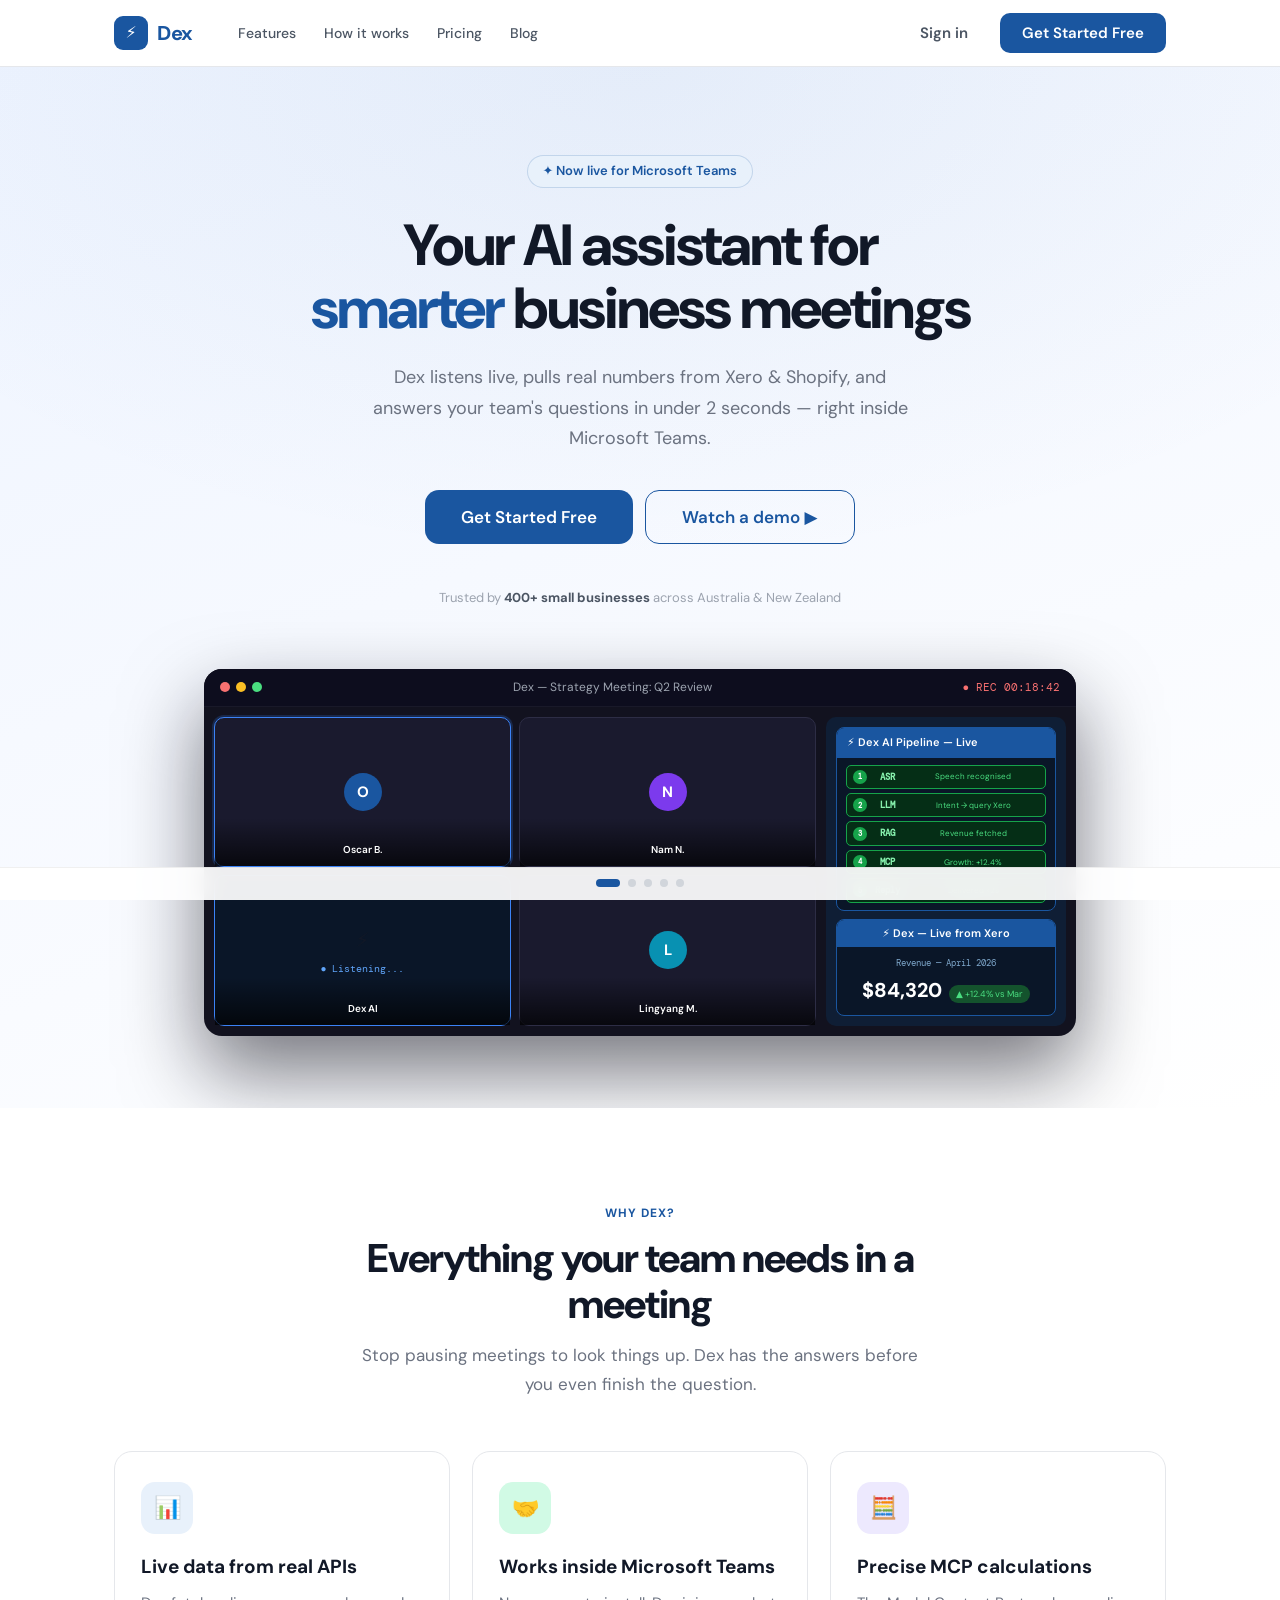
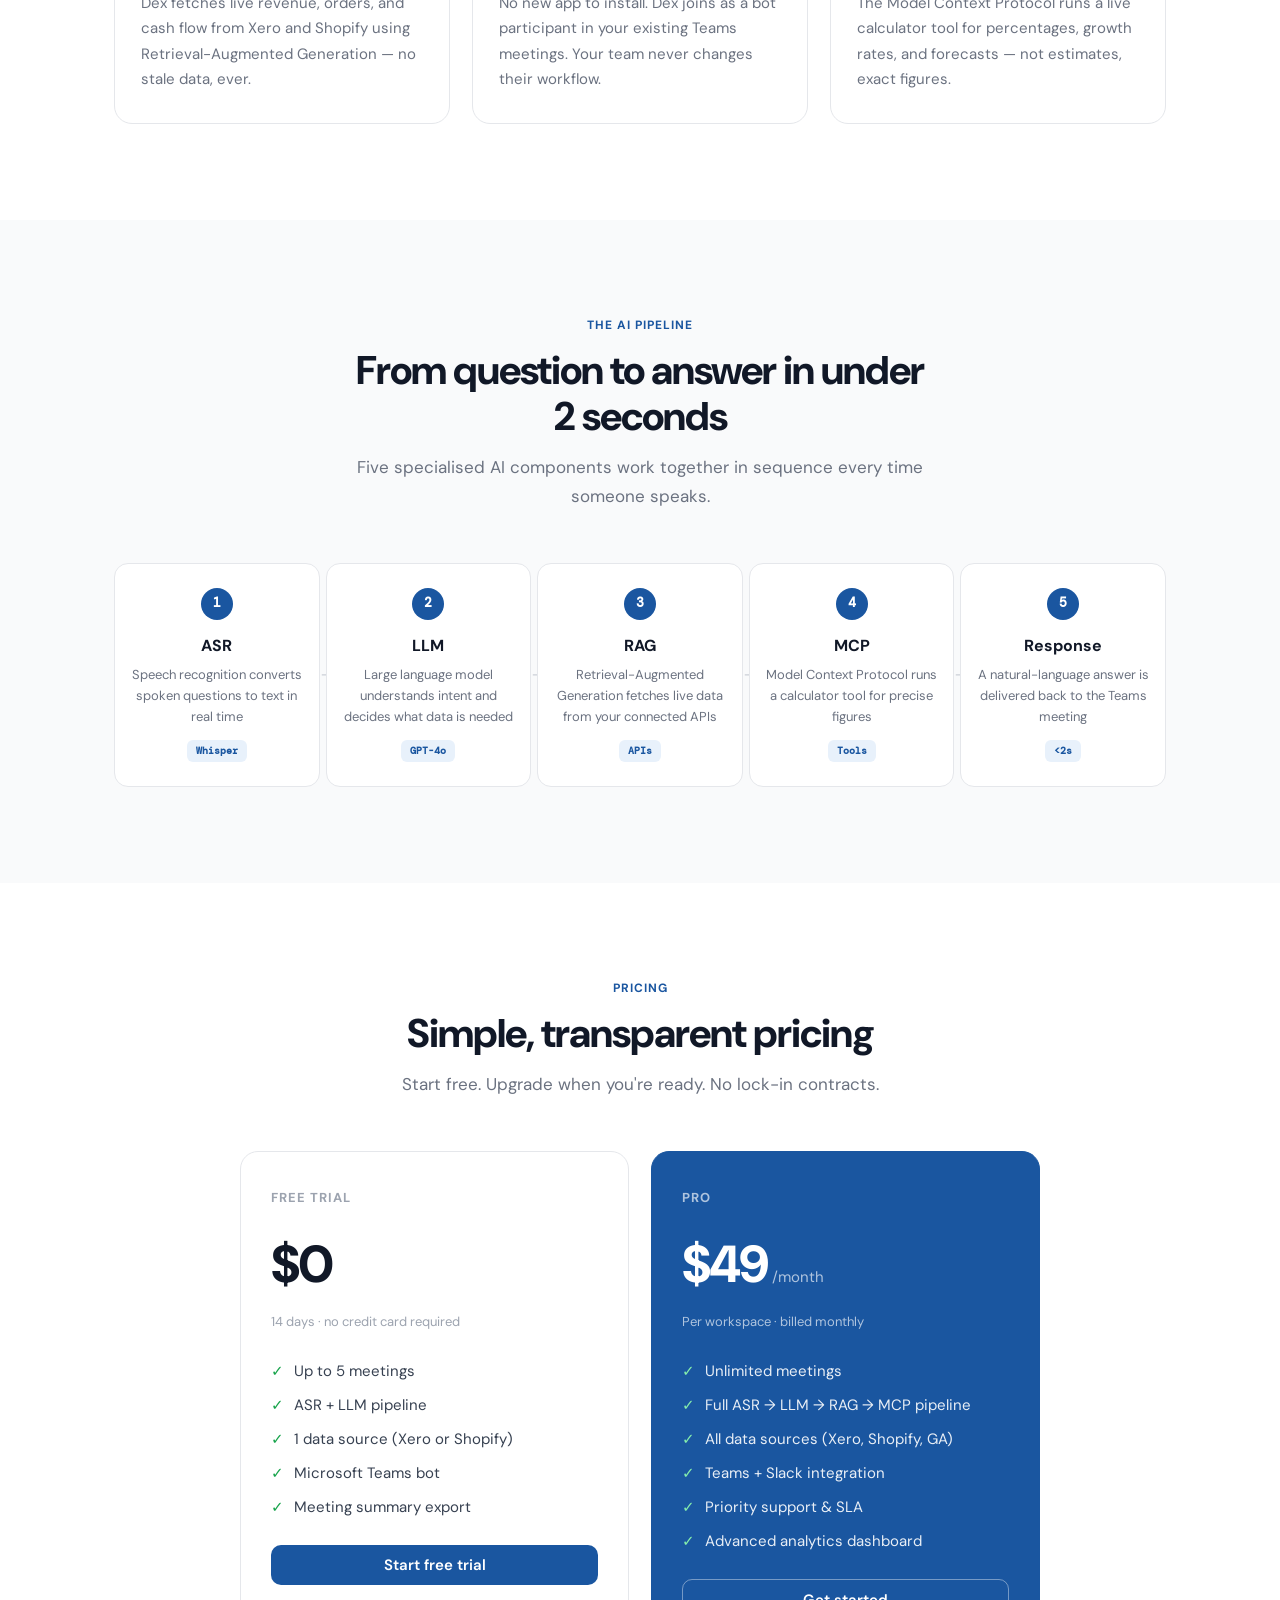
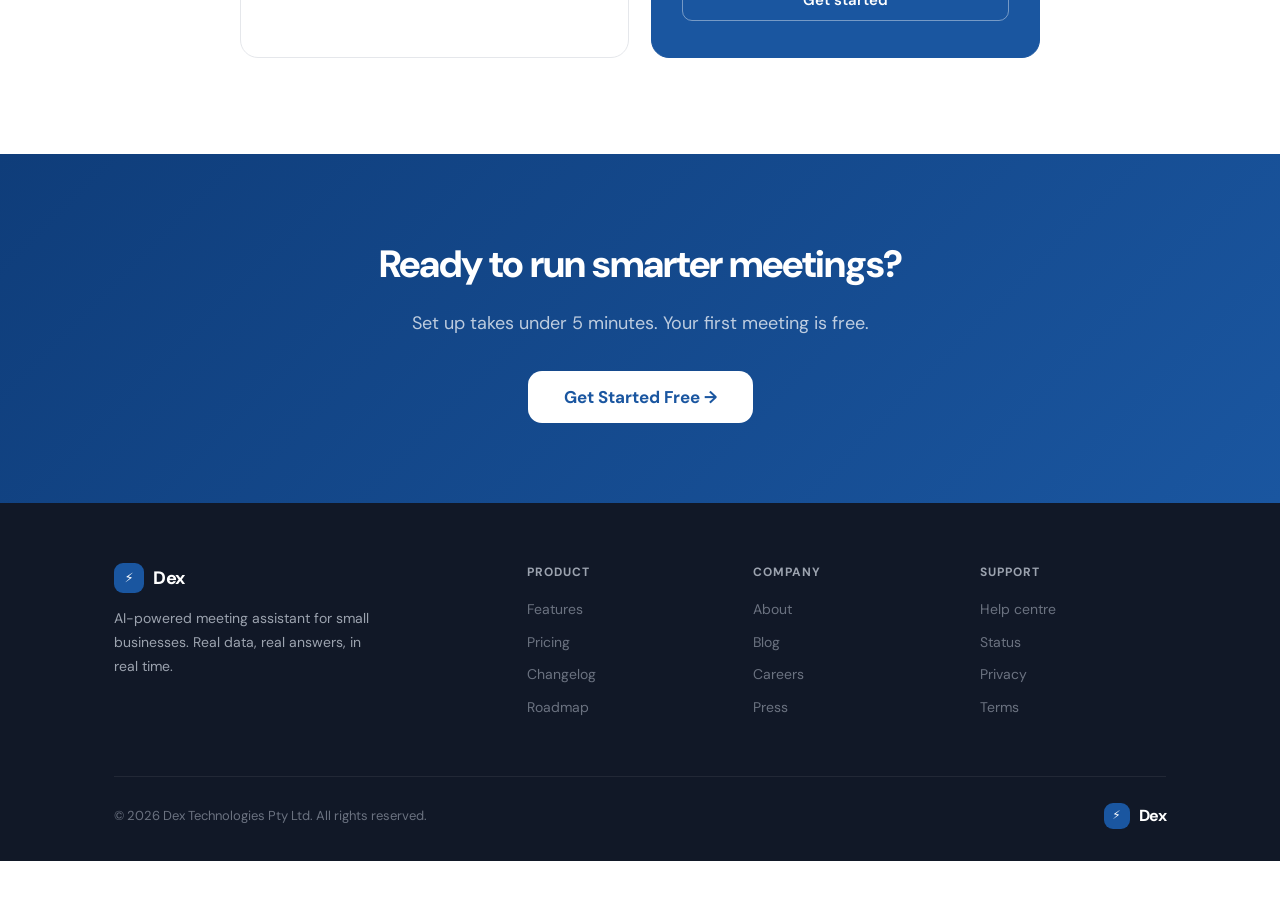
==== dex-app.html @ 09a97e85 "add one more html file" ====
<!DOCTYPE html>
<html lang="en">
<head>
<meta charset="UTF-8"/>
<meta name="viewport" content="width=device-width, initial-scale=1.0"/>
<title>Dex — AI Meeting Assistant</title>
<link href="https://fonts.googleapis.com/css2?family=DM+Sans:ital,opsz,wght@0,9..40,400;0,9..40,500;0,9..40,600;0,9..40,700;0,9..40,800;1,9..40,400&family=DM+Mono:wght@400;500&display=swap" rel="stylesheet"/>
<style>
/* ── Reset ── */
*,*::before,*::after{box-sizing:border-box;margin:0;padding:0}
html{scroll-behavior:smooth}
body{font-family:"DM Sans",system-ui,sans-serif;background:#fff;color:#111827;font-size:15px;line-height:1.6;overflow-x:hidden}
a{text-decoration:none}
button{font-family:inherit;cursor:pointer}
ul{list-style:none}
img{display:block}

/* ── Variables ── */
:root{
  --blue:#1a56a0;--blue-dk:#0f3d7a;--blue-lt:#e8f1fb;
  --green:#16a34a;--green-lt:#d1fae5;
  --g50:#f9fafb;--g100:#f3f4f6;--g200:#e5e7eb;--g300:#d1d5db;
  --g400:#9ca3af;--g500:#6b7280;--g600:#4b5563;--g700:#374151;--g800:#1f2937;--g900:#111827;
  --dark:#1e1e2e;--dark-mid:#2d2d45;--dark-deep:#12121f;
  --mono:"DM Mono",monospace;
  --r:10px;--r-lg:14px;--r-xl:18px;
  --sh:0 1px 3px rgba(0,0,0,.07),0 4px 12px rgba(0,0,0,.05);
  --sh-md:0 4px 16px rgba(0,0,0,.09),0 8px 32px rgba(0,0,0,.07);
  --sh-lg:0 12px 48px rgba(0,0,0,.18);
}

/* ── Page transitions ── */
.page{display:none;min-height:100vh;padding-bottom:52px;animation:none}
.page.active{display:block;animation:pgIn .38s cubic-bezier(.16,1,.3,1)}
@keyframes pgIn{from{opacity:0;transform:translateY(10px)}to{opacity:1;transform:none}}
#p4.page{padding-bottom:0;min-height:unset}

/* ── Nav dots (fixed) ── */
#ndbar{
  position:fixed;bottom:0;left:0;right:0;z-index:300;
  display:flex;justify-content:center;align-items:center;gap:8px;
  padding:11px 0 13px;
  background:rgba(255,255,255,.93);backdrop-filter:blur(10px);
  border-top:1px solid rgba(0,0,0,.06);
  transition:background .3s,border-color .3s;
}
#ndbar.dark{background:rgba(18,18,31,.95);border-top-color:rgba(255,255,255,.07)}
.nd{width:8px;height:8px;border-radius:50%;background:var(--g300);border:none;cursor:pointer;transition:all .28s;padding:0}
.nd.on{width:24px;border-radius:4px;background:var(--blue)}
#ndbar.dark .nd{background:#3d3d55}
#ndbar.dark .nd.on{background:#3b82f6}

/* ── Shared buttons ── */
.btn{display:inline-flex;align-items:center;justify-content:center;gap:7px;font-weight:600;border:none;border-radius:var(--r);cursor:pointer;transition:all .2s;white-space:nowrap;font-family:inherit}
.btn-primary{background:var(--blue);color:#fff}
.btn-primary:hover{background:var(--blue-dk);transform:translateY(-1px);box-shadow:0 4px 18px rgba(26,86,160,.35)}
.btn-outline{background:transparent;color:var(--blue);border:1.5px solid var(--blue)}
.btn-outline:hover{background:var(--blue-lt)}
.btn-ghost{background:transparent;color:var(--g600);border-radius:var(--r)}
.btn-ghost:hover{background:var(--g100);color:var(--g900)}
.btn-sm{font-size:13px;padding:7px 16px}
.btn-md{font-size:15px;padding:10px 22px}
.btn-lg{font-size:16px;padding:13px 28px;border-radius:var(--r-lg)}
.btn-xl{font-size:17px;padding:15px 36px;border-radius:var(--r-lg)}
.btn-full{width:100%;justify-content:center}
.btn-white{background:#fff;color:var(--blue);font-weight:700;border:none;border-radius:var(--r-lg);cursor:pointer;transition:all .2s;font-family:inherit}
.btn-white:hover{background:var(--g100);transform:translateY(-1px)}

/* ── Shared input/field ── */
.inp{width:100%;height:44px;border:1.5px solid var(--g200);border-radius:var(--r);padding:0 14px;font-size:15px;font-family:inherit;background:var(--g50);color:var(--g900);outline:none;transition:all .2s}
.inp:focus{border-color:var(--blue);background:#fff;box-shadow:0 0 0 3px rgba(26,86,160,.1)}
.fld{margin-bottom:14px}
.fld label{display:block;font-size:12px;font-weight:700;text-transform:uppercase;letter-spacing:.6px;color:var(--g500);margin-bottom:6px}

/* ── Logo ── */
.logo{display:flex;align-items:center;gap:9px}
.logo-mark{width:34px;height:34px;background:var(--blue);border-radius:9px;display:flex;align-items:center;justify-content:center;color:#fff;font-size:16px;flex-shrink:0}
.logo-name{font-size:20px;font-weight:800;color:var(--blue);letter-spacing:-.5px}
.logo-name.w{color:#fff}

/* ═══════════════════════════════════════════════
   PAGE 1 — LANDING
═══════════════════════════════════════════════ */

/* LP nav */
.lp-nav{position:sticky;top:0;z-index:100;background:rgba(255,255,255,.96);backdrop-filter:blur(10px);border-bottom:1px solid var(--g200)}
.lp-nav-inner{max-width:1100px;margin:0 auto;padding:13px 24px;display:flex;align-items:center;gap:32px}
.lp-links{display:flex;gap:2px;flex:1}
.lp-links a{color:var(--g600);font-size:14px;font-weight:500;padding:7px 13px;border-radius:var(--r);transition:all .2s}
.lp-links a:hover{color:var(--g900);background:var(--g100)}
.lp-actions{display:flex;align-items:center;gap:10px}

/* Hero */
.hero{background:linear-gradient(160deg,#eef4ff 0%,#f6f9ff 45%,#fff 100%);padding:88px 0 72px;text-align:center;overflow:hidden;position:relative}
.hero::before{content:'';position:absolute;inset:0;background:radial-gradient(ellipse 900px 500px at 50% 0%,rgba(26,86,160,.06),transparent);pointer-events:none}
.hero-inner{position:relative;max-width:760px;margin:0 auto;padding:0 24px}
.hero-badge{display:inline-flex;align-items:center;gap:7px;background:var(--blue-lt);color:var(--blue);border:1px solid rgba(26,86,160,.18);border-radius:100px;font-size:13px;font-weight:600;padding:5px 15px;margin-bottom:26px}
.hero-h1{font-size:58px;font-weight:800;color:var(--g900);line-height:1.09;letter-spacing:-2px;margin-bottom:22px}
.hero-h1 em{font-style:normal;color:var(--blue)}
.hero-sub{font-size:18px;color:var(--g500);line-height:1.7;max-width:560px;margin:0 auto 36px}
.hero-cta{display:flex;gap:12px;justify-content:center;flex-wrap:wrap;margin-bottom:44px}
.hero-proof{color:var(--g400);font-size:13px}
.hero-proof strong{color:var(--g600)}

/* App preview card */
.preview-wrap{max-width:920px;margin:60px auto 0;padding:0 24px;position:relative}
.preview-wrap::before{content:'';position:absolute;top:20px;left:50%;transform:translateX(-50%);width:80%;height:60%;background:radial-gradient(ellipse,rgba(26,86,160,.12),transparent 70%);filter:blur(30px);pointer-events:none}
.preview-card{position:relative;background:var(--dark-deep);border-radius:18px;overflow:hidden;box-shadow:0 36px 80px rgba(10,10,20,.55),0 0 0 1px rgba(255,255,255,.06)}
.preview-chrome{background:#0d0d1e;padding:9px 16px;display:flex;align-items:center;justify-content:space-between;border-bottom:1px solid rgba(255,255,255,.05)}
.chrome-dots{display:flex;gap:6px}
.chrome-dots span{width:10px;height:10px;border-radius:50%}
.preview-bar-title{color:#9ca3af;font-size:12px}
.preview-rec{color:#f87171;font-size:11px;font-family:var(--mono);animation:blink 2s infinite}
.preview-body{display:grid;grid-template-columns:1fr 240px;gap:10px;padding:10px}
.pvtiles{display:grid;grid-template-columns:1fr 1fr;grid-template-rows:1fr 1fr;gap:8px}
.pvt{background:#1a1a2e;border-radius:10px;border:1.5px solid #2d2d45;min-height:90px;display:flex;align-items:center;justify-content:center;position:relative;flex-direction:column;gap:5px}
.pvt.spk{border-color:#3b82f6;box-shadow:0 0 0 2px rgba(59,130,246,.2)}
.pvt.dxt{background:#0a1628;border-color:#3b82f6;animation:tileGlow 2s ease-in-out infinite}
.pvt-av{width:38px;height:38px;border-radius:50%;display:flex;align-items:center;justify-content:center;font-size:15px;font-weight:700;color:#fff}
.av-bl{background:var(--blue)}.av-pu{background:#7c3aed}.av-te{background:#0891b2}.av-or{background:#ea580c}
.pvt-ft{position:absolute;bottom:0;left:0;right:0;padding:18px 9px 6px;background:linear-gradient(transparent,rgba(0,0,0,.7))}
.pvt-ft span{color:#fff;font-size:10px;font-weight:600}
.pvt-dex-bolt{font-size:20px}
.pvt-dex-st{color:#60a5fa;font-size:10px;font-family:var(--mono)}

.pv-panel{background:#0f1e35;border-radius:10px;padding:10px;display:flex;flex-direction:column;gap:8px}
.pv-pipe{background:#0a1628;border:1px solid var(--blue);border-radius:8px;overflow:hidden}
.pv-pipe-hdr{background:var(--blue);padding:6px 10px;color:#fff;font-size:11px;font-weight:600;display:flex;align-items:center;gap:6px}
.pv-steps{padding:7px 9px;display:flex;flex-direction:column;gap:4px}
.pvps{display:flex;align-items:center;gap:7px;padding:4px 6px;border-radius:5px;background:#0f1e35;border:1px solid #1a3050;font-size:9px}
.pvps.d{background:#052e16;border-color:#16a34a}
.pvps-n{width:14px;height:14px;border-radius:50%;background:#16a34a;display:flex;align-items:center;justify-content:center;font-size:7px;font-weight:700;color:#fff;font-family:var(--mono);flex-shrink:0}
.pvps-l{color:#86efac;font-weight:600;font-family:var(--mono);min-width:26px}
.pvps-d{color:#4ade80;font-size:8px;flex:1}
.pv-resp{background:#0a1628;border:1.5px solid var(--blue);border-radius:8px;overflow:hidden}
.pv-resp-hdr{background:var(--blue);padding:5px 10px;color:#fff;font-size:11px;font-weight:600}
.pv-resp-body{padding:9px 11px}
.pv-metric{color:#7fa8cc;font-size:9px;font-family:var(--mono);margin-bottom:3px}
.pv-num{font-size:20px;font-weight:800;color:#fff}
.pv-gr{display:inline-flex;align-items:center;background:#14532d;color:#4ade80;font-size:9px;padding:2px 7px;border-radius:20px;margin-left:7px}

/* Features */
.features-sec{padding:96px 0;background:#fff}
.sec-wrap{max-width:1100px;margin:0 auto;padding:0 24px}
.sec-hdr{text-align:center;max-width:580px;margin:0 auto 52px}
.sec-eye{font-size:12px;font-weight:700;text-transform:uppercase;letter-spacing:1px;color:var(--blue);margin-bottom:12px}
.sec-h2{font-size:40px;font-weight:800;color:var(--g900);letter-spacing:-1px;line-height:1.15;margin-bottom:14px}
.sec-sub{font-size:17px;color:var(--g500);line-height:1.7}
.feat-grid{display:grid;grid-template-columns:repeat(3,1fr);gap:22px}
.feat-card{padding:30px 26px;border:1px solid var(--g200);border-radius:var(--r-xl);transition:all .25s}
.feat-card:hover{transform:translateY(-4px);box-shadow:var(--sh-md);border-color:transparent}
.feat-icon{width:52px;height:52px;border-radius:14px;display:flex;align-items:center;justify-content:center;font-size:22px;margin-bottom:18px}
.fi-blue{background:var(--blue-lt)}.fi-green{background:var(--green-lt)}.fi-purple{background:#ede9fe}
.feat-h3{font-size:19px;font-weight:700;color:var(--g900);margin-bottom:9px}
.feat-p{font-size:15px;color:var(--g500);line-height:1.7}

/* How it works */
.hiw-sec{padding:96px 0;background:var(--g50)}
.hiw-flow{display:grid;grid-template-columns:repeat(5,1fr);gap:6px;align-items:start;margin-top:48px}
.hiw-card{background:#fff;border:1px solid var(--g200);border-radius:var(--r-lg);padding:24px 16px;text-align:center;position:relative;transition:all .25s}
.hiw-card:hover{transform:translateY(-3px);box-shadow:var(--sh-md)}
.hiw-card::after{content:'→';position:absolute;right:-16px;top:50%;transform:translateY(-50%);color:var(--g300);font-size:18px}
.hiw-card:last-child::after{display:none}
.hiw-n{width:32px;height:32px;border-radius:50%;background:var(--blue);color:#fff;display:flex;align-items:center;justify-content:center;font-size:13px;font-weight:700;margin:0 auto 13px;font-family:var(--mono)}
.hiw-title{font-size:16px;font-weight:700;color:var(--g900);margin-bottom:7px}
.hiw-desc{font-size:13px;color:var(--g500);line-height:1.6;margin-bottom:9px}
.hiw-tech{display:inline-flex;font-size:10px;padding:3px 9px;border-radius:6px;background:var(--blue-lt);color:var(--blue);font-family:var(--mono);font-weight:600}

/* Pricing */
.pricing-sec{padding:96px 0;background:#fff}
.pricing-grid{display:grid;grid-template-columns:1fr 1fr;gap:22px;max-width:800px;margin:48px auto 0}
.pc{border:1px solid var(--g200);border-radius:var(--r-xl);padding:36px 30px;transition:all .25s}
.pc:hover{transform:translateY(-3px);box-shadow:var(--sh-md)}
.pc.feat{background:var(--blue);border-color:var(--blue);color:#fff}
.pc-name{font-size:13px;font-weight:700;text-transform:uppercase;letter-spacing:1px;color:var(--g400);margin-bottom:14px}
.pc.feat .pc-name{color:rgba(255,255,255,.65)}
.pc-price{display:flex;align-items:baseline;gap:4px;margin-bottom:6px}
.pc-amount{font-size:52px;font-weight:800;color:var(--g900);letter-spacing:-2px}
.pc.feat .pc-amount{color:#fff}
.pc-period{font-size:15px;color:var(--g400)}
.pc.feat .pc-period{color:rgba(255,255,255,.65)}
.pc-trial{font-size:13px;color:var(--g400);margin-bottom:26px}
.pc.feat .pc-trial{color:rgba(255,255,255,.65)}
.pc-feats{margin-bottom:26px;display:flex;flex-direction:column;gap:10px}
.pc-feats li{display:flex;align-items:center;gap:10px;font-size:15px;color:var(--g700)}
.pc.feat .pc-feats li{color:rgba(255,255,255,.9)}
.pc-feats li::before{content:'✓';font-weight:700;color:var(--green);flex-shrink:0}
.pc.feat .pc-feats li::before{color:#86efac}
.pc.feat .btn-outline{border-color:rgba(255,255,255,.4);color:#fff}
.pc.feat .btn-outline:hover{background:rgba(255,255,255,.12)}

/* CTA strip */
.cta-strip{background:linear-gradient(135deg,var(--blue-dk) 0%,var(--blue) 100%);padding:80px 0;text-align:center}
.cta-h2{font-size:38px;font-weight:800;color:#fff;letter-spacing:-1px;margin-bottom:14px}
.cta-sub{font-size:18px;color:rgba(255,255,255,.72);margin-bottom:34px}

/* Footer */
.footer{background:var(--g900);padding:60px 0 32px}
.footer-inner{max-width:1100px;margin:0 auto;padding:0 24px}
.footer-top{display:grid;grid-template-columns:2fr 1fr 1fr 1fr;gap:40px;margin-bottom:48px}
.footer-brand p{font-size:14px;color:var(--g400);line-height:1.7;margin-top:14px;max-width:260px}
.footer-logo .logo-mark{width:30px;height:30px;font-size:13px}
.footer-logo .logo-name{color:#fff;font-size:18px}
.footer-col h4{font-size:12px;font-weight:700;text-transform:uppercase;letter-spacing:1px;color:var(--g400);margin-bottom:16px}
.footer-col a{display:block;color:var(--g500);font-size:14px;margin-bottom:10px;transition:color .2s}
.footer-col a:hover{color:#fff}
.footer-bottom{border-top:1px solid rgba(255,255,255,.07);padding-top:26px;display:flex;justify-content:space-between;align-items:center}
.footer-copy{font-size:13px;color:var(--g500)}

/* ═══════════════════════════════════════════════
   PAGE 2 — SIGN UP
═══════════════════════════════════════════════ */
.su-wrap{display:flex;min-height:100vh}
.su-left{width:42%;background:linear-gradient(145deg,var(--blue-dk) 0%,var(--blue) 100%);padding:60px 52px;display:flex;flex-direction:column;justify-content:center;position:relative;overflow:hidden}
.su-left::before{content:'';position:absolute;top:-30%;right:-20%;width:480px;height:480px;background:radial-gradient(circle,rgba(255,255,255,.07),transparent);border-radius:50%;pointer-events:none}
.su-tagline{font-size:33px;font-weight:800;color:#fff;line-height:1.25;letter-spacing:-.5px;margin-top:40px;margin-bottom:16px}
.su-sub{font-size:15px;color:rgba(255,255,255,.7);line-height:1.7;margin-bottom:34px}
.su-feat{display:flex;align-items:center;gap:11px;color:rgba(255,255,255,.8);font-size:14px;margin-bottom:11px}
.su-dot{width:6px;height:6px;border-radius:50%;background:#60a5fa;flex-shrink:0}
.su-right{flex:1;padding:60px 64px;background:#fff;display:flex;flex-direction:column;justify-content:center}
.su-title{font-size:30px;font-weight:800;color:var(--g900);letter-spacing:-.5px;margin-bottom:6px}
.su-desc{font-size:15px;color:var(--g500);margin-bottom:30px}
.form-row-2{display:grid;grid-template-columns:1fr 1fr;gap:14px}
.su-footer{text-align:center;font-size:14px;color:var(--g500);margin-top:18px}
.su-footer span{color:var(--blue);font-weight:600;cursor:pointer}

/* ═══════════════════════════════════════════════
   PAGE 3 — DASHBOARD
═══════════════════════════════════════════════ */
.db-page{display:flex;flex-direction:column;min-height:100vh;background:var(--g50)}
.db-nav{background:#fff;border-bottom:1px solid var(--g200);padding:0 24px;display:flex;align-items:center;height:60px;position:sticky;top:0;z-index:50;gap:0}
.db-nav-logo{margin-right:32px}
.db-nav-links{display:flex;gap:2px;flex:1}
.db-nl{display:flex;align-items:center;gap:7px;font-size:14px;font-weight:600;color:var(--g500);padding:8px 13px;border-radius:var(--r);cursor:pointer;transition:all .2s}
.db-nl:hover{color:var(--g900);background:var(--g100)}
.db-nl.on{color:var(--blue);background:var(--blue-lt)}
.db-nav-right{display:flex;align-items:center;gap:12px}
.db-notif{width:36px;height:36px;border-radius:var(--r);display:flex;align-items:center;justify-content:center;font-size:18px;cursor:pointer;color:var(--g400);transition:all .2s}
.db-notif:hover{background:var(--g100);color:var(--g700)}
.db-av{width:36px;height:36px;border-radius:50%;background:linear-gradient(135deg,var(--blue),var(--blue-dk));display:flex;align-items:center;justify-content:center;color:#fff;font-size:14px;font-weight:700;cursor:pointer}

.db-layout{display:flex;flex:1}
.db-sidebar{width:64px;background:#fff;border-right:1px solid var(--g200);display:flex;flex-direction:column;align-items:center;padding:18px 0;gap:5px}
.sb-ic{width:44px;height:44px;border-radius:var(--r);display:flex;align-items:center;justify-content:center;font-size:20px;cursor:pointer;color:var(--g400);transition:all .2s}
.sb-ic:hover{background:var(--g100);color:var(--g700)}
.sb-ic.on{background:var(--blue-lt);color:var(--blue)}

.db-main{flex:1;padding:32px 28px;overflow-y:auto}
.db-welcome{margin-bottom:26px}
.db-welcome h1{font-size:26px;font-weight:800;color:var(--g900);letter-spacing:-.5px}
.db-welcome p{font-size:15px;color:var(--g500);margin-top:4px}

.stat-cards{display:grid;grid-template-columns:repeat(3,1fr);gap:16px;margin-bottom:22px}
.sc{background:#fff;border:1px solid var(--g200);border-radius:var(--r-lg);padding:22px 22px 20px;box-shadow:var(--sh);position:relative;overflow:hidden}
.sc::before{content:'';position:absolute;top:0;left:0;right:0;height:3px;background:var(--blue);border-radius:2px 2px 0 0}
.sc-icon{position:absolute;top:20px;right:20px;font-size:26px;opacity:.2}
.sc-label{font-size:12px;font-weight:700;text-transform:uppercase;letter-spacing:.6px;color:var(--g500);margin-bottom:8px}
.sc-num{font-size:36px;font-weight:800;color:var(--g900);letter-spacing:-1px;line-height:1}
.sc-trend{font-size:13px;color:var(--green);font-weight:600;margin-top:6px}

.start-bar{background:linear-gradient(135deg,var(--blue-dk) 0%,var(--blue) 100%);border-radius:var(--r-xl);padding:26px 30px;display:flex;align-items:center;justify-content:space-between;margin-bottom:22px;box-shadow:0 8px 32px rgba(26,86,160,.28)}
.start-bar h3{font-size:19px;font-weight:700;color:#fff;margin-bottom:3px}
.start-bar p{font-size:14px;color:rgba(255,255,255,.7)}
.btn-wht{background:#fff;color:var(--blue);font-size:15px;font-weight:700;padding:11px 24px;border-radius:var(--r);border:none;cursor:pointer;transition:all .2s;font-family:inherit;white-space:nowrap}
.btn-wht:hover{background:var(--g100);transform:translateY(-1px)}

.db-grid{display:grid;grid-template-columns:1fr 300px;gap:18px}
.db-card{background:#fff;border:1px solid var(--g200);border-radius:var(--r-lg);padding:22px;box-shadow:var(--sh)}
.db-card-title{font-size:16px;font-weight:700;color:var(--g900);margin-bottom:16px}
.db-card-hdr{display:flex;justify-content:space-between;align-items:center;margin-bottom:16px}

.meetings-tbl{width:100%;border-collapse:collapse}
.meetings-tbl th{font-size:11px;font-weight:700;text-transform:uppercase;letter-spacing:.6px;color:var(--g400);padding:8px 12px;text-align:left;border-bottom:1px solid var(--g200)}
.meetings-tbl td{font-size:14px;color:var(--g700);padding:13px 12px;border-bottom:1px solid var(--g100);vertical-align:middle}
.meetings-tbl tr:last-child td{border-bottom:none}
.meetings-tbl tr:hover td{background:var(--g50)}
.mtg-name{font-weight:600;color:var(--g900)}
.mtg-date{font-size:13px;color:var(--g400)}
.mtg-qs{display:inline-flex;align-items:center;background:var(--blue-lt);color:var(--blue);font-size:11px;font-weight:700;padding:3px 9px;border-radius:100px;font-family:var(--mono)}
.status-dot{display:inline-block;width:7px;height:7px;border-radius:50%;margin-right:6px}
.dot-green{background:var(--green)}.dot-blue{background:var(--blue)}

.app-list{display:flex;flex-direction:column;gap:10px}
.app-row{display:flex;align-items:center;justify-content:space-between;padding:11px 13px;border:1px solid var(--g200);border-radius:var(--r)}
.app-row.conn{border-color:#bbf7d0;background:#f0fdf4}
.app-row-l{display:flex;align-items:center;gap:11px}
.app-ic{width:36px;height:36px;border-radius:var(--r);display:flex;align-items:center;justify-content:center;font-size:16px}
.app-nm{font-size:14px;font-weight:600;color:var(--g900)}
.app-st{font-size:12px;color:var(--g400)}
.app-row.conn .app-st{color:var(--green)}
.conn-badge{font-size:11px;font-weight:700;color:var(--green);background:var(--green-lt);padding:3px 10px;border-radius:100px}

/* ═══════════════════════════════════════════════
   PAGE 4 — LIVE MEETING
═══════════════════════════════════════════════ */
.meet-wrap{display:flex;flex-direction:column;height:100vh;background:var(--dark);overflow:hidden}

.m-topbar{height:52px;flex-shrink:0;background:var(--dark-deep);border-bottom:1px solid rgba(255,255,255,.06);display:flex;align-items:center;justify-content:space-between;padding:0 20px;position:relative}
.m-tb-left{display:flex;align-items:center;gap:11px}
.m-logo-sm{width:26px;height:26px;background:var(--blue);border-radius:7px;display:flex;align-items:center;justify-content:center;color:#fff;font-size:11px}
.m-title{font-size:14px;font-weight:600;color:#e5e7eb}
.m-platform{font-size:10px;color:var(--g400)}
.m-tb-center{position:absolute;left:50%;transform:translateX(-50%)}
.m-timer{font-size:14px;color:var(--g400);font-family:var(--mono);letter-spacing:1px}
.m-tb-right{display:flex;align-items:center;gap:12px}
.rec-badge{background:rgba(220,38,38,.12);color:#f87171;border:1px solid rgba(220,38,38,.3);border-radius:100px;padding:3px 11px;font-size:11px;font-weight:700;font-family:var(--mono);animation:blink 2s infinite}

.m-body{flex:1;display:flex;overflow:hidden;min-height:0}

.m-video-area{flex:1;background:#0e0e1c;padding:12px;display:flex;flex-direction:column;gap:10px;min-height:0}
.vgrid{flex:1;display:grid;grid-template-columns:1fr 1fr;grid-template-rows:1fr 1fr;gap:10px;min-height:0}
.vt{position:relative;border-radius:14px;overflow:hidden;display:flex;align-items:center;justify-content:center;background:#18182e;border:1.5px solid #2d2d45;transition:border-color .3s,box-shadow .3s}
.vt.spk{border-color:#3b82f6;box-shadow:0 0 0 2px rgba(59,130,246,.25)}
.vt.dxt{background:#0a1628;border:2px solid #3b82f6;animation:tileGlow 2s ease-in-out infinite}
.vt-bg{position:absolute;inset:0}
.vt-center{position:relative;z-index:1;display:flex;flex-direction:column;align-items:center;gap:8px}
.vt-av{width:68px;height:68px;border-radius:50%;display:flex;align-items:center;justify-content:center;font-size:26px;font-weight:700;color:#fff}
.vt-ft{position:absolute;bottom:0;left:0;right:0;padding:28px 12px 9px;background:linear-gradient(transparent,rgba(0,0,0,.72));z-index:2}
.vt-nr{display:flex;align-items:center;justify-content:space-between}
.vt-nm{font-size:12px;font-weight:600;color:#fff;text-shadow:0 1px 4px rgba(0,0,0,.9)}
.vt-mic{font-size:12px}
.dex-bolt-lg{font-size:34px}
.dex-lbl{font-size:14px;font-weight:700;color:#fff}
.dex-st{color:#60a5fa;font-size:11px;font-family:var(--mono)}

.ask-row{display:flex;gap:8px;flex-shrink:0}
.ask-inp{flex:1;background:#2d2d45;border:1px solid #3d3d55;border-radius:var(--r);padding:9px 14px;color:#fff;font-size:14px;font-family:inherit;outline:none}
.ask-inp::placeholder{color:#555}
.ask-inp:focus{border-color:#3b82f6}
.ask-btn{background:var(--blue);color:#fff;border:none;border-radius:var(--r);padding:9px 20px;font-size:14px;font-weight:600;cursor:pointer;font-family:inherit;transition:all .2s}
.ask-btn:hover{background:var(--blue-dk)}

.dex-panel{width:336px;flex-shrink:0;background:#1e1e32;border-left:1px solid #2d2d45;display:flex;flex-direction:column;padding:13px;gap:9px;overflow-y:auto}
.dex-panel-ttl{font-size:13px;font-weight:700;color:#93c5fd;display:flex;align-items:center;gap:8px;padding-bottom:9px;border-bottom:1px solid #3d3d55;flex-shrink:0}
.q-bubble{background:#2d2d45;border-radius:var(--r);padding:10px 13px;color:#bbb;font-size:13px;font-style:italic}

.pipe-box{background:#0a1628;border:1px solid var(--blue);border-radius:var(--r);overflow:hidden}
.pipe-hdr{background:var(--blue);padding:8px 13px;display:flex;align-items:center;gap:7px;color:#fff;font-size:12px;font-weight:600}
.pipe-body{padding:9px 11px;display:flex;flex-direction:column;gap:5px}
.ps{display:flex;align-items:center;gap:8px;padding:6px 8px;border-radius:7px;background:#0f1e35;border:1px solid #1a3050;transition:all .3s;font-size:11px}
.ps.act{background:#0f3d7a;border-color:#3b82f6}
.ps.dn{background:#052e16;border-color:#16a34a}
.ps-n{width:20px;height:20px;border-radius:50%;background:#1a3050;display:flex;align-items:center;justify-content:center;font-size:9px;font-weight:700;color:#60a5fa;flex-shrink:0;font-family:var(--mono)}
.ps.act .ps-n{background:var(--blue);color:#fff}
.ps.dn .ps-n{background:var(--green);color:#fff}
.ps-l{color:#7fa8cc;font-weight:600;font-family:var(--mono);min-width:36px;font-size:10px}
.ps.act .ps-l{color:#93c5fd}.ps.dn .ps-l{color:#86efac}
.ps-d{color:#4a6a8a;font-size:10px;flex:1}
.ps.act .ps-d{color:#bfdbfe}.ps.dn .ps-d{color:#4ade80}
.ps-tg{font-size:9px;padding:2px 5px;border-radius:5px;background:#1a3050;color:#60a5fa;font-family:var(--mono);flex-shrink:0}
.ps.act .ps-tg{background:rgba(59,130,246,.2);color:#93c5fd}
.ps.dn .ps-tg{background:rgba(22,163,74,.2);color:#86efac}

.resp-box{background:#0a1628;border:1.5px solid var(--blue);border-radius:var(--r);overflow:hidden;transition:opacity .3s}
.resp-hdr{background:var(--blue);padding:8px 13px;color:#fff;font-size:12px;font-weight:600}
.resp-body{padding:13px}
.r-metric{color:#7fa8cc;font-size:11px;font-family:var(--mono);margin-bottom:4px}
.r-num{font-size:30px;font-weight:800;color:#fff}
.r-gr{display:inline-flex;background:#14532d;color:#4ade80;font-size:11px;padding:3px 10px;border-radius:20px;margin-left:10px}
.mini-bars{display:flex;align-items:flex-end;gap:6px;height:50px;margin-top:11px}
.b-wrap{display:flex;flex-direction:column;align-items:center;gap:3px;flex:1}
.bar{width:100%;border-radius:3px 3px 0 0}
.b-lbl{color:#7fa8cc;font-size:9px;font-family:var(--mono)}

.m-toolbar{height:66px;flex-shrink:0;background:var(--dark-deep);border-top:1px solid rgba(255,255,255,.06);display:grid;grid-template-columns:1fr auto 1fr;align-items:center;padding:0 24px}
.tb-grp{display:flex;align-items:center;gap:2px}
.tb-grp-r{justify-content:flex-end}
.tb-ctr{display:flex;justify-content:center}
.tb-b{display:flex;flex-direction:column;align-items:center;gap:3px;background:transparent;border:none;cursor:pointer;padding:8px 11px;border-radius:var(--r);transition:background .2s;font-family:inherit}
.tb-b:hover{background:rgba(255,255,255,.08)}
.tb-ico{font-size:19px;line-height:1;color:#e5e7eb}
.tb-lbl{font-size:10px;color:#9ca3af;font-weight:500;white-space:nowrap}
.tb-end{background:#dc2626;padding:10px 26px;border-radius:var(--r)}
.tb-end:hover{background:#b91c1c}
.tb-end .tb-ico{font-size:16px;font-weight:700;color:#fff}
.tb-end .tb-lbl{color:#fff}

.m-dots-row{height:36px;flex-shrink:0;background:var(--dark-deep);border-top:1px solid rgba(255,255,255,.04);display:flex;align-items:center;justify-content:center;gap:8px}
.m-dots-row .nd{background:#3d3d55}
.m-dots-row .nd.on{background:#3b82f6}

/* ═══════════════════════════════════════════════
   PAGE 5 — SUMMARY
═══════════════════════════════════════════════ */
.sum-page{background:var(--g50);min-height:100vh}
.sum-nav{background:#fff;border-bottom:1px solid var(--g200);padding:0 32px;height:60px;display:flex;align-items:center;justify-content:space-between;position:sticky;top:0;z-index:10}
.sum-content{max-width:840px;margin:0 auto;padding:36px 24px 80px}
.sum-heading{margin-bottom:30px}
.sum-heading h1{font-size:28px;font-weight:800;color:var(--g900);letter-spacing:-.5px;margin-bottom:4px}
.sum-heading p{font-size:15px;color:var(--g500)}

.sum-stats{display:grid;grid-template-columns:repeat(3,1fr);gap:16px;margin-bottom:22px}
.ss{background:#fff;border:1px solid var(--g200);border-radius:var(--r-lg);padding:24px 20px;text-align:center;box-shadow:var(--sh)}
.ss-num{font-size:46px;font-weight:800;color:var(--blue);letter-spacing:-2px;line-height:1}
.ss-lbl{font-size:14px;color:var(--g500);margin-top:6px}

.sum-card{background:#fff;border:1px solid var(--g200);border-radius:var(--r-lg);padding:22px 24px;margin-bottom:18px;box-shadow:var(--sh)}
.sum-card-title{font-size:17px;font-weight:700;color:var(--g900);margin-bottom:15px}
.ptags{display:flex;align-items:center;gap:7px;flex-wrap:wrap}
.ptag{font-size:13px;padding:5px 14px;border-radius:100px;font-family:var(--mono);font-weight:600}
.ptag-bl{background:var(--blue);color:#fff}
.ptag-gn{background:var(--green);color:#fff}
.ptag-ar{color:var(--g400);font-size:13px}

.qa-list{display:flex;flex-direction:column;gap:11px}
.qa{border-left:3px solid var(--blue);padding:13px 17px;background:var(--g50);border-radius:0 var(--r) var(--r) 0;transition:all .2s}
.qa:hover{transform:translateX(4px);background:var(--blue-lt)}
.qa-q{font-size:15px;font-weight:600;color:var(--g900);margin-bottom:5px}
.qa-a{font-size:14px;color:var(--g600);line-height:1.5}
.src{display:inline-flex;font-size:10px;padding:2px 8px;border-radius:7px;background:var(--blue-lt);color:var(--blue);font-weight:600;margin-left:6px;font-family:var(--mono)}

.sum-actions{display:flex;gap:12px;justify-content:center;margin-top:30px}

/* ═══════════════════════════════════════════════
   ANIMATIONS
═══════════════════════════════════════════════ */
@keyframes tileGlow{0%,100%{box-shadow:0 0 8px rgba(59,130,246,.3)}50%{box-shadow:0 0 22px rgba(59,130,246,.65)}}
@keyframes blink{0%,100%{opacity:1}50%{opacity:.35}}

/* ═══════════════════════════════════════════════
   RESPONSIVE
═══════════════════════════════════════════════ */
@media(max-width:900px){
  .hero-h1{font-size:36px}
  .feat-grid{grid-template-columns:1fr}
  .hiw-flow{grid-template-columns:1fr 1fr}
  .hiw-card::after{display:none}
  .pricing-grid{grid-template-columns:1fr}
  .footer-top{grid-template-columns:1fr 1fr}
  .su-left{display:none}
  .db-sidebar{display:none}
  .db-grid{grid-template-columns:1fr}
  .preview-body{grid-template-columns:1fr}
  .pv-panel{display:none}
  .m-body{flex-direction:column}
  .dex-panel{width:100%;height:280px;border-left:none;border-top:1px solid #2d2d45}
  .stat-cards{grid-template-columns:1fr}
  .sum-stats{grid-template-columns:1fr}
}
@media(max-width:600px){
  .lp-links{display:none}
  .hero-h1{font-size:28px}
  .sec-h2{font-size:28px}
  .hero-cta{flex-direction:column;align-items:center}
}
</style>
</head>
<body>

<!-- ── Fixed nav dots ── -->
<div id="ndbar">
  <button class="nd on"  onclick="go(1)"></button>
  <button class="nd"     onclick="go(2)"></button>
  <button class="nd"     onclick="go(3)"></button>
  <button class="nd"     onclick="go(4)"></button>
  <button class="nd"     onclick="go(5)"></button>
</div>

<!-- ════════════════════════════════════════════
     PAGE 1 — LANDING
════════════════════════════════════════════ -->
<div id="p1" class="page active">

  <!-- Nav -->
  <nav class="lp-nav">
    <div class="lp-nav-inner">
      <div class="logo">
        <div class="logo-mark">⚡</div>
        <span class="logo-name">Dex</span>
      </div>
      <div class="lp-links">
        <a href="#">Features</a>
        <a href="#">How it works</a>
        <a href="#">Pricing</a>
        <a href="#">Blog</a>
      </div>
      <div class="lp-actions">
        <button class="btn btn-ghost btn-md" onclick="go(2)">Sign in</button>
        <button class="btn btn-primary btn-md" onclick="go(2)">Get Started Free</button>
      </div>
    </div>
  </nav>

  <!-- Hero -->
  <section class="hero">
    <div class="hero-inner">
      <div class="hero-badge">✦ Now live for Microsoft Teams</div>
      <h1 class="hero-h1">Your AI assistant for<br/><em>smarter</em> business meetings</h1>
      <p class="hero-sub">Dex listens live, pulls real numbers from Xero &amp; Shopify, and answers your team's questions in under 2 seconds — right inside Microsoft Teams.</p>
      <div class="hero-cta">
        <button class="btn btn-primary btn-xl" onclick="go(2)">Get Started Free</button>
        <button class="btn btn-outline btn-xl">Watch a demo ▶</button>
      </div>
      <p class="hero-proof">Trusted by <strong>400+ small businesses</strong> across Australia &amp; New Zealand</p>
    </div>

    <!-- App preview -->
    <div class="preview-wrap">
      <div class="preview-card">
        <div class="preview-chrome">
          <div class="chrome-dots">
            <span style="background:#f87171"></span>
            <span style="background:#fbbf24"></span>
            <span style="background:#4ade80"></span>
          </div>
          <span class="preview-bar-title">Dex — Strategy Meeting: Q2 Review</span>
          <span class="preview-rec">● REC 00:18:42</span>
        </div>
        <div class="preview-body">
          <div class="pvtiles">
            <div class="pvt spk">
              <div class="pvt-av av-bl">O</div>
              <div class="pvt-ft"><span>Oscar B.</span></div>
            </div>
            <div class="pvt">
              <div class="pvt-av av-pu">N</div>
              <div class="pvt-ft"><span>Nam N.</span></div>
            </div>
            <div class="pvt dxt">
              <div class="pvt-dex-bolt">⚡</div>
              <span class="pvt-dex-st">● Listening...</span>
              <div class="pvt-ft"><span>Dex AI</span></div>
            </div>
            <div class="pvt">
              <div class="pvt-av av-te">L</div>
              <div class="pvt-ft"><span>Lingyang M.</span></div>
            </div>
          </div>
          <div class="pv-panel">
            <div class="pv-pipe">
              <div class="pv-pipe-hdr">⚡ Dex AI Pipeline — Live</div>
              <div class="pv-steps">
                <div class="pvps d"><div class="pvps-n">1</div><span class="pvps-l">ASR</span><span class="pvps-d">Speech recognised</span></div>
                <div class="pvps d"><div class="pvps-n">2</div><span class="pvps-l">LLM</span><span class="pvps-d">Intent → query Xero</span></div>
                <div class="pvps d"><div class="pvps-n">3</div><span class="pvps-l">RAG</span><span class="pvps-d">Revenue fetched</span></div>
                <div class="pvps d"><div class="pvps-n">4</div><span class="pvps-l">MCP</span><span class="pvps-d">Growth: +12.4%</span></div>
                <div class="pvps d"><div class="pvps-n">5</div><span class="pvps-l">Reply</span><span class="pvps-d">Delivered &lt;2s</span></div>
              </div>
            </div>
            <div class="pv-resp">
              <div class="pv-resp-hdr">⚡ Dex — Live from Xero</div>
              <div class="pv-resp-body">
                <div class="pv-metric">Revenue — April 2026</div>
                <div><span class="pv-num">$84,320</span><span class="pv-gr">▲ +12.4% vs Mar</span></div>
              </div>
            </div>
          </div>
        </div>
      </div>
    </div>
  </section>

  <!-- Features -->
  <section class="features-sec">
    <div class="sec-wrap">
      <div class="sec-hdr">
        <div class="sec-eye">Why Dex?</div>
        <h2 class="sec-h2">Everything your team needs in a meeting</h2>
        <p class="sec-sub">Stop pausing meetings to look things up. Dex has the answers before you even finish the question.</p>
      </div>
      <div class="feat-grid">
        <div class="feat-card">
          <div class="feat-icon fi-blue">📊</div>
          <h3 class="feat-h3">Live data from real APIs</h3>
          <p class="feat-p">Dex fetches live revenue, orders, and cash flow from Xero and Shopify using Retrieval-Augmented Generation — no stale data, ever.</p>
        </div>
        <div class="feat-card">
          <div class="feat-icon fi-green">🤝</div>
          <h3 class="feat-h3">Works inside Microsoft Teams</h3>
          <p class="feat-p">No new app to install. Dex joins as a bot participant in your existing Teams meetings. Your team never changes their workflow.</p>
        </div>
        <div class="feat-card">
          <div class="feat-icon fi-purple">🧮</div>
          <h3 class="feat-h3">Precise MCP calculations</h3>
          <p class="feat-p">The Model Context Protocol runs a live calculator tool for percentages, growth rates, and forecasts — not estimates, exact figures.</p>
        </div>
      </div>
    </div>
  </section>

  <!-- How it works -->
  <section class="hiw-sec">
    <div class="sec-wrap">
      <div class="sec-hdr">
        <div class="sec-eye">The AI pipeline</div>
        <h2 class="sec-h2">From question to answer in under 2 seconds</h2>
        <p class="sec-sub">Five specialised AI components work together in sequence every time someone speaks.</p>
      </div>
      <div class="hiw-flow">
        <div class="hiw-card">
          <div class="hiw-n">1</div>
          <div class="hiw-title">ASR</div>
          <p class="hiw-desc">Speech recognition converts spoken questions to text in real time</p>
          <span class="hiw-tech">Whisper</span>
        </div>
        <div class="hiw-card">
          <div class="hiw-n">2</div>
          <div class="hiw-title">LLM</div>
          <p class="hiw-desc">Large language model understands intent and decides what data is needed</p>
          <span class="hiw-tech">GPT-4o</span>
        </div>
        <div class="hiw-card">
          <div class="hiw-n">3</div>
          <div class="hiw-title">RAG</div>
          <p class="hiw-desc">Retrieval-Augmented Generation fetches live data from your connected APIs</p>
          <span class="hiw-tech">APIs</span>
        </div>
        <div class="hiw-card">
          <div class="hiw-n">4</div>
          <div class="hiw-title">MCP</div>
          <p class="hiw-desc">Model Context Protocol runs a calculator tool for precise figures</p>
          <span class="hiw-tech">Tools</span>
        </div>
        <div class="hiw-card">
          <div class="hiw-n">5</div>
          <div class="hiw-title">Response</div>
          <p class="hiw-desc">A natural-language answer is delivered back to the Teams meeting</p>
          <span class="hiw-tech">&lt;2s</span>
        </div>
      </div>
    </div>
  </section>

  <!-- Pricing -->
  <section class="pricing-sec">
    <div class="sec-wrap">
      <div class="sec-hdr">
        <div class="sec-eye">Pricing</div>
        <h2 class="sec-h2">Simple, transparent pricing</h2>
        <p class="sec-sub">Start free. Upgrade when you're ready. No lock-in contracts.</p>
      </div>
      <div class="pricing-grid">
        <div class="pc">
          <div class="pc-name">Free Trial</div>
          <div class="pc-price"><span class="pc-amount">$0</span></div>
          <div class="pc-trial">14 days · no credit card required</div>
          <ul class="pc-feats">
            <li>Up to 5 meetings</li>
            <li>ASR + LLM pipeline</li>
            <li>1 data source (Xero or Shopify)</li>
            <li>Microsoft Teams bot</li>
            <li>Meeting summary export</li>
          </ul>
          <button class="btn btn-primary btn-md btn-full" onclick="go(2)">Start free trial</button>
        </div>
        <div class="pc feat">
          <div class="pc-name">Pro</div>
          <div class="pc-price"><span class="pc-amount">$49</span><span class="pc-period">/month</span></div>
          <div class="pc-trial">Per workspace · billed monthly</div>
          <ul class="pc-feats">
            <li>Unlimited meetings</li>
            <li>Full ASR → LLM → RAG → MCP pipeline</li>
            <li>All data sources (Xero, Shopify, GA)</li>
            <li>Teams + Slack integration</li>
            <li>Priority support &amp; SLA</li>
            <li>Advanced analytics dashboard</li>
          </ul>
          <button class="btn btn-outline btn-md btn-full" onclick="go(2)">Get started</button>
        </div>
      </div>
    </div>
  </section>

  <!-- CTA strip -->
  <section class="cta-strip">
    <div class="sec-wrap">
      <h2 class="cta-h2">Ready to run smarter meetings?</h2>
      <p class="cta-sub">Set up takes under 5 minutes. Your first meeting is free.</p>
      <button class="btn-white btn-xl" onclick="go(2)" style="font-size:17px;padding:15px 36px;border-radius:14px">Get Started Free →</button>
    </div>
  </section>

  <!-- Footer -->
  <footer class="footer">
    <div class="footer-inner">
      <div class="footer-top">
        <div class="footer-brand">
          <div class="footer-logo logo">
            <div class="logo-mark">⚡</div>
            <span class="logo-name w">Dex</span>
          </div>
          <p>AI-powered meeting assistant for small businesses. Real data, real answers, in real time.</p>
        </div>
        <div class="footer-col">
          <h4>Product</h4>
          <a href="#">Features</a>
          <a href="#">Pricing</a>
          <a href="#">Changelog</a>
          <a href="#">Roadmap</a>
        </div>
        <div class="footer-col">
          <h4>Company</h4>
          <a href="#">About</a>
          <a href="#">Blog</a>
          <a href="#">Careers</a>
          <a href="#">Press</a>
        </div>
        <div class="footer-col">
          <h4>Support</h4>
          <a href="#">Help centre</a>
          <a href="#">Status</a>
          <a href="#">Privacy</a>
          <a href="#">Terms</a>
        </div>
      </div>
      <div class="footer-bottom">
        <span class="footer-copy">© 2026 Dex Technologies Pty Ltd. All rights reserved.</span>
        <div class="footer-logo logo">
          <div class="logo-mark" style="width:26px;height:26px;font-size:12px">⚡</div>
          <span class="logo-name w" style="font-size:16px">Dex</span>
        </div>
      </div>
    </div>
  </footer>
</div>

<!-- ════════════════════════════════════════════
     PAGE 2 — SIGN UP
════════════════════════════════════════════ -->
<div id="p2" class="page">
  <div class="su-wrap">
    <div class="su-left">
      <div class="logo">
        <div class="logo-mark">⚡</div>
        <span class="logo-name w">Dex</span>
      </div>
      <h2 class="su-tagline">AI answers for your business, live in every meeting</h2>
      <p class="su-sub">Connect Xero and Shopify once. Dex handles the rest — fetching real numbers and delivering them the moment your team asks.</p>
      <div class="su-feat"><div class="su-dot"></div>Live data from Xero &amp; Shopify via RAG</div>
      <div class="su-feat"><div class="su-dot"></div>Works inside Microsoft Teams as a bot</div>
      <div class="su-feat"><div class="su-dot"></div>MCP-powered precise calculations</div>
      <div class="su-feat"><div class="su-dot"></div>Private &amp; secure by design</div>
    </div>
    <div class="su-right">
      <h2 class="su-title">Create your account</h2>
      <p class="su-desc">Free for 14 days — no credit card required.</p>
      <div class="form-row-2">
        <div class="fld"><label>First name</label><input class="inp" placeholder="Jane"/></div>
        <div class="fld"><label>Last name</label><input class="inp" placeholder="Smith"/></div>
      </div>
      <div class="fld"><label>Work email</label><input class="inp" placeholder="jane@company.com"/></div>
      <div class="fld"><label>Password</label><input class="inp" type="password" placeholder="Min. 8 characters"/></div>
      <div class="fld"><label>Company name</label><input class="inp" placeholder="Acme Pty Ltd"/></div>
      <button class="btn btn-primary btn-md btn-full" style="margin-top:6px;font-size:16px;padding:13px" onclick="go(3)">Create account →</button>
      <div class="su-footer">Already have an account? <span onclick="go(3)">Sign in</span></div>
    </div>
  </div>
</div>

<!-- ════════════════════════════════════════════
     PAGE 3 — DASHBOARD
════════════════════════════════════════════ -->
<div id="p3" class="page">
  <div class="db-page">
    <!-- Top nav -->
    <nav class="db-nav">
      <div class="db-nav-logo logo">
        <div class="logo-mark">⚡</div>
        <span class="logo-name">Dex</span>
      </div>
      <div class="db-nav-links">
        <div class="db-nl on">🏠 Dashboard</div>
        <div class="db-nl">📅 Meetings</div>
        <div class="db-nl">📊 Analytics</div>
        <div class="db-nl">⚙️ Settings</div>
      </div>
      <div class="db-nav-right">
        <div class="db-notif">🔔</div>
        <div class="db-notif">❓</div>
        <div class="db-av">J</div>
      </div>
    </nav>

    <div class="db-layout">
      <!-- Sidebar -->
      <aside class="db-sidebar">
        <div class="sb-ic on">🏠</div>
        <div class="sb-ic">📅</div>
        <div class="sb-ic">📊</div>
        <div class="sb-ic">🔗</div>
        <div class="sb-ic" style="margin-top:auto">⚙️</div>
      </aside>

      <!-- Main -->
      <main class="db-main">
        <div class="db-welcome">
          <h1>Good morning, Jane ☀️</h1>
          <p>Here's what's happening with your meetings this week.</p>
        </div>

        <!-- Stats -->
        <div class="stat-cards">
          <div class="sc">
            <div class="sc-icon">📅</div>
            <div class="sc-label">Meetings this week</div>
            <div class="sc-num">4</div>
            <div class="sc-trend">▲ 2 more than last week</div>
          </div>
          <div class="sc">
            <div class="sc-icon">💬</div>
            <div class="sc-label">Questions answered</div>
            <div class="sc-num">31</div>
            <div class="sc-trend">▲ 12% vs last week</div>
          </div>
          <div class="sc">
            <div class="sc-icon">⚡</div>
            <div class="sc-label">Avg response time</div>
            <div class="sc-num">1.7s</div>
            <div class="sc-trend">↓ 0.2s faster</div>
          </div>
        </div>

        <!-- Start meeting bar -->
        <div class="start-bar">
          <div>
            <h3>Ready to start a new meeting?</h3>
            <p>Dex will join automatically and listen for questions in real time.</p>
          </div>
          <button class="btn-wht" onclick="go(4)">⚡ Start a new meeting</button>
        </div>

        <!-- Grid: meetings + apps -->
        <div class="db-grid">
          <div class="db-card">
            <div class="db-card-hdr">
              <div class="db-card-title">Recent meetings</div>
              <button class="btn btn-ghost btn-sm">View all →</button>
            </div>
            <table class="meetings-tbl">
              <thead>
                <tr>
                  <th>Meeting</th>
                  <th>Date</th>
                  <th>Q&amp;As</th>
                  <th>Status</th>
                </tr>
              </thead>
              <tbody>
                <tr>
                  <td><div class="mtg-name">Strategy Meeting: Q2 Review</div><div class="mtg-date">45 min</div></td>
                  <td>31 May 2026</td>
                  <td><span class="mtg-qs">7 Q&amp;As</span></td>
                  <td><span class="status-dot dot-green"></span>Complete</td>
                </tr>
                <tr>
                  <td><div class="mtg-name">Weekly Sales Standup</div><div class="mtg-date">22 min</div></td>
                  <td>28 May 2026</td>
                  <td><span class="mtg-qs">4 Q&amp;As</span></td>
                  <td><span class="status-dot dot-green"></span>Complete</td>
                </tr>
                <tr>
                  <td><div class="mtg-name">Investor Update — May</div><div class="mtg-date">60 min</div></td>
                  <td>24 May 2026</td>
                  <td><span class="mtg-qs">12 Q&amp;As</span></td>
                  <td><span class="status-dot dot-green"></span>Complete</td>
                </tr>
              </tbody>
            </table>
          </div>

          <div class="db-card">
            <div class="db-card-title">Connected apps</div>
            <div class="app-list">
              <div class="app-row conn">
                <div class="app-row-l">
                  <div class="app-ic" style="background:#e0f6fe">🟦</div>
                  <div><div class="app-nm">Xero</div><div class="app-st">✓ Connected</div></div>
                </div>
                <span class="conn-badge">Live</span>
              </div>
              <div class="app-row conn">
                <div class="app-row-l">
                  <div class="app-ic" style="background:#eefcdb">🟩</div>
                  <div><div class="app-nm">Shopify</div><div class="app-st">✓ Connected</div></div>
                </div>
                <span class="conn-badge">Live</span>
              </div>
              <div class="app-row">
                <div class="app-row-l">
                  <div class="app-ic" style="background:#fef9c3">🟨</div>
                  <div><div class="app-nm">Google Analytics</div><div class="app-st">Not connected</div></div>
                </div>
                <button class="btn btn-outline btn-sm">Connect</button>
              </div>
            </div>
          </div>
        </div>
      </main>
    </div>
  </div>
</div>

<!-- ════════════════════════════════════════════
     PAGE 4 — LIVE MEETING
════════════════════════════════════════════ -->
<div id="p4" class="page">
  <div class="meet-wrap">

    <!-- Top bar -->
    <div class="m-topbar">
      <div class="m-tb-left">
        <div class="m-logo-sm">⚡</div>
        <div>
          <div class="m-title">Strategy Meeting: Q2 Review</div>
          <div class="m-platform">Microsoft Teams</div>
        </div>
      </div>
      <div class="m-tb-center">
        <span class="m-timer">00:18:42</span>
      </div>
      <div class="m-tb-right">
        <span class="rec-badge">● REC</span>
        <span style="color:var(--g400);font-size:12px">👥 5</span>
      </div>
    </div>

    <!-- Body -->
    <div class="m-body">

      <!-- Video grid + ask row -->
      <div class="m-video-area">
        <div class="vgrid">
          <div class="vt spk">
            <div class="vt-bg" style="background:linear-gradient(135deg,#1a2a3a,#0f1e2e)"></div>
            <div class="vt-center"><div class="vt-av av-bl">O</div></div>
            <div class="vt-ft"><div class="vt-nr"><span class="vt-nm">Oscar B.</span><span class="vt-mic">🎤</span></div></div>
          </div>
          <div class="vt">
            <div class="vt-bg" style="background:linear-gradient(135deg,#1a1a2e,#0d0d1a)"></div>
            <div class="vt-center"><div class="vt-av av-pu">N</div></div>
            <div class="vt-ft"><div class="vt-nr"><span class="vt-nm">Nam N.</span><span class="vt-mic" style="opacity:.4">🔇</span></div></div>
          </div>
          <div class="vt dxt">
            <div class="vt-center">
              <div class="dex-bolt-lg">⚡</div>
              <div class="dex-lbl">Dex</div>
              <div class="dex-st" id="dex-st">● Listening...</div>
            </div>
            <div class="vt-ft"><div class="vt-nr"><span class="vt-nm">Dex AI Assistant</span></div></div>
          </div>
          <div class="vt">
            <div class="vt-bg" style="background:linear-gradient(135deg,#0d1e20,#091515)"></div>
            <div class="vt-center"><div class="vt-av av-te">L</div></div>
            <div class="vt-ft"><div class="vt-nr"><span class="vt-nm">Lingyang M.</span><span class="vt-mic">🎤</span></div></div>
          </div>
        </div>
        <div class="ask-row">
          <input class="ask-inp" id="ask-inp" placeholder='Ask Dex anything — try "revenue", "orders", or "cash"'/>
          <button class="ask-btn" onclick="askDex()">Ask Dex</button>
        </div>
      </div>

      <!-- Dex panel -->
      <div class="dex-panel">
        <div class="dex-panel-ttl">⚡ Dex AI Panel</div>
        <div class="q-bubble" id="q-disp">Oscar: "What was our revenue last month?"</div>
        <div class="pipe-box">
          <div class="pipe-hdr">⚡ AI Pipeline — Live</div>
          <div class="pipe-body">
            <div class="ps dn" id="ps1"><div class="ps-n">1</div><span class="ps-l">ASR</span><span class="ps-d">Speech recognised → text captured</span><span class="ps-tg">Whisper</span></div>
            <div class="ps dn" id="ps2"><div class="ps-n">2</div><span class="ps-l">LLM</span><span class="ps-d">Intent detected → query Xero</span><span class="ps-tg">GPT-4o</span></div>
            <div class="ps dn" id="ps3"><div class="ps-n">3</div><span class="ps-l">RAG</span><span class="ps-d">April revenue fetched from Xero API</span><span class="ps-tg">API</span></div>
            <div class="ps dn" id="ps4"><div class="ps-n">4</div><span class="ps-l">MCP</span><span class="ps-d">Growth calculated: +12.4% vs March</span><span class="ps-tg">Calc</span></div>
            <div class="ps dn" id="ps5"><div class="ps-n">5</div><span class="ps-l">Reply</span><span class="ps-d">Response delivered in Teams</span><span class="ps-tg">&lt;2s</span></div>
          </div>
        </div>
        <div class="resp-box" id="resp-box">
          <div class="resp-hdr">⚡ Dex — Live from Xero</div>
          <div class="resp-body" id="resp-body">
            <div class="r-metric">Revenue — April 2026</div>
            <div><span class="r-num">$84,320</span><span class="r-gr">▲ +12.4% vs Mar</span></div>
            <div class="mini-bars" id="bars"></div>
          </div>
        </div>
      </div>
    </div>

    <!-- Toolbar -->
    <div class="m-toolbar">
      <div class="tb-grp">
        <button class="tb-b"><div class="tb-ico">🎙️</div><div class="tb-lbl">Mute</div></button>
        <button class="tb-b"><div class="tb-ico">📹</div><div class="tb-lbl">Video</div></button>
        <button class="tb-b"><div class="tb-ico">🖥️</div><div class="tb-lbl">Share</div></button>
        <button class="tb-b"><div class="tb-ico">😊</div><div class="tb-lbl">React</div></button>
      </div>
      <div class="tb-ctr">
        <button class="tb-b tb-end" onclick="go(5)"><div class="tb-ico">✕</div><div class="tb-lbl">End Call</div></button>
      </div>
      <div class="tb-grp tb-grp-r">
        <button class="tb-b"><div class="tb-ico">👥</div><div class="tb-lbl">People</div></button>
        <button class="tb-b"><div class="tb-ico">💬</div><div class="tb-lbl">Chat</div></button>
        <button class="tb-b"><div class="tb-ico" style="font-size:14px;letter-spacing:2px">•••</div><div class="tb-lbl">More</div></button>
      </div>
    </div>

    <!-- Inline nav dots (dark) -->
    <div class="m-dots-row">
      <button class="nd" onclick="go(1)"></button>
      <button class="nd" onclick="go(2)"></button>
      <button class="nd" onclick="go(3)"></button>
      <button class="nd on" onclick="go(4)"></button>
      <button class="nd" onclick="go(5)"></button>
    </div>

  </div>
</div>

<!-- ════════════════════════════════════════════
     PAGE 5 — SUMMARY
════════════════════════════════════════════ -->
<div id="p5" class="page">
  <div class="sum-page">
    <nav class="sum-nav">
      <div class="logo">
        <div class="logo-mark">⚡</div>
        <span class="logo-name">Dex</span>
      </div>
      <button class="btn btn-ghost btn-md" onclick="go(3)">← Back to dashboard</button>
    </nav>
    <div class="sum-content">
      <div class="sum-heading">
        <h1>Meeting summary</h1>
        <p>Strategy Meeting: Q2 Review &nbsp;·&nbsp; 31 May 2026, 10:00 am &nbsp;·&nbsp; Duration: 45 min</p>
      </div>

      <div class="sum-stats">
        <div class="ss"><div class="ss-num">7</div><div class="ss-lbl">Questions answered</div></div>
        <div class="ss"><div class="ss-num">2</div><div class="ss-lbl">Data sources used</div></div>
        <div class="ss"><div class="ss-num">1.8s</div><div class="ss-lbl">Avg response time</div></div>
      </div>

      <div class="sum-card">
        <div class="sum-card-title">AI pipeline used this meeting</div>
        <div class="ptags">
          <span class="ptag ptag-bl">ASR → Text</span>
          <span class="ptag-ar">→</span>
          <span class="ptag ptag-bl">LLM Intent</span>
          <span class="ptag-ar">→</span>
          <span class="ptag ptag-bl">RAG Fetch</span>
          <span class="ptag-ar">→</span>
          <span class="ptag ptag-bl">MCP Compute</span>
          <span class="ptag-ar">→</span>
          <span class="ptag ptag-gn">Response ✓</span>
        </div>
      </div>

      <div class="sum-card">
        <div class="sum-card-hdr" style="display:flex;justify-content:space-between;align-items:center;margin-bottom:16px">
          <div class="sum-card-title" style="margin-bottom:0">Questions &amp; answers</div>
          <button class="btn btn-outline btn-sm">↓ Export PDF</button>
        </div>
        <div class="qa-list">
          <div class="qa">
            <div class="qa-q">What was our revenue last month?</div>
            <div class="qa-a">$84,320 — up 12.4% vs March <span class="src">Xero</span><span class="src">MCP calc</span></div>
          </div>
          <div class="qa">
            <div class="qa-q">How many orders did we process in April?</div>
            <div class="qa-a">1,204 orders — average order value $70.03 <span class="src">Shopify</span></div>
          </div>
          <div class="qa">
            <div class="qa-q">What is our top selling product this quarter?</div>
            <div class="qa-a">Product X — 342 units sold, $24,150 revenue <span class="src">Shopify</span></div>
          </div>
          <div class="qa">
            <div class="qa-q">What is our current cash position?</div>
            <div class="qa-a">$142,800 available — 18 days of runway <span class="src">Xero</span><span class="src">MCP calc</span></div>
          </div>
        </div>
      </div>

      <div class="sum-actions">
        <button class="btn btn-primary btn-lg" onclick="go(4)">⚡ Start a new meeting</button>
        <button class="btn btn-outline btn-lg" onclick="go(3)">← Back to dashboard</button>
      </div>
    </div>
  </div>
</div>

<script>
var cur = 1;

function go(n) {
  document.getElementById('p' + cur).classList.remove('active');
  document.getElementById('p' + n).classList.add('active');
  cur = n;
  window.scrollTo(0, 0);

  // Update fixed nav dots
  var ndbar = document.getElementById('ndbar');
  var nds = ndbar.querySelectorAll('.nd');
  nds.forEach(function(d, i) { d.classList.toggle('on', i === n - 1); });

  // Toggle dark + visibility for meeting page
  if (n === 4) {
    ndbar.style.display = 'none';
    // Update inline meeting dots
    var mds = document.querySelectorAll('.m-dots-row .nd');
    mds.forEach(function(d, i) { d.classList.toggle('on', i === n - 1); });
    initBars();
  } else {
    ndbar.style.display = 'flex';
    ndbar.classList.remove('dark');
  }
}

/* ── Pipeline responses ── */
var RESP = {
  revenue: {
    q: 'Oscar: "What was our revenue last month?"',
    label: 'Revenue — April 2026', num: '$84,320', growth: '▲ +12.4% vs Mar',
    source: 'Xero', ragDesc: 'April revenue fetched from Xero API', mcpDesc: 'Growth calculated: +12.4% vs March'
  },
  orders: {
    q: 'Nam: "How many orders did we process?"',
    label: 'Orders — April 2026', num: '1,204', growth: '▲ +8.2% vs Mar',
    source: 'Shopify', ragDesc: 'April orders fetched from Shopify API', mcpDesc: 'Avg order value calculated: $70.03'
  },
  cash: {
    q: 'Oscar: "What is our current cash position?"',
    label: 'Cash position — today', num: '$142,800', growth: '18 days runway',
    source: 'Xero', ragDesc: 'Cash balance fetched from Xero API', mcpDesc: 'Runway days computed: 18 days'
  }
};

function resetPipeline() {
  for (var i = 1; i <= 5; i++) {
    var el = document.getElementById('ps' + i);
    if (el) el.classList.remove('act', 'dn');
  }
}

function animatePipeline(r, cb) {
  resetPipeline();
  var descs = [
    'Speech recognised → text captured',
    'Intent detected → query ' + r.source,
    r.ragDesc, r.mcpDesc,
    'Response delivered in Teams'
  ];
  var step = 1;
  function next() {
    if (step > 5) { if (cb) cb(); return; }
    var el = document.getElementById('ps' + step);
    if (el) {
      el.classList.add('act');
      var d = el.querySelector('.ps-d');
      if (d) d.textContent = descs[step - 1];
      if (step > 1) {
        var prev = document.getElementById('ps' + (step - 1));
        if (prev) { prev.classList.remove('act'); prev.classList.add('dn'); }
      }
    }
    step++;
    setTimeout(next, step === 6 ? 500 : 400);
  }
  next();
}

function askDex() {
  var inp = document.getElementById('ask-inp');
  var val = inp.value.toLowerCase().trim();
  var r = RESP.revenue;
  if (val.indexOf('order') !== -1 || val.indexOf('shopify') !== -1) r = RESP.orders;
  else if (val.indexOf('cash') !== -1 || val.indexOf('runway') !== -1) r = RESP.cash;

  document.getElementById('dex-st').textContent = '● Thinking...';
  document.getElementById('q-disp').textContent = val ? 'You: "' + inp.value + '"' : r.q;
  document.getElementById('resp-box').style.opacity = '.4';
  document.getElementById('resp-body').innerHTML = '<div style="color:#7fa8cc;font-size:11px;padding:8px 0;font-family:monospace">Processing...</div>';
  inp.value = '';

  animatePipeline(r, function() {
    document.getElementById('dex-st').textContent = '● Responding...';
    document.getElementById('resp-box').style.opacity = '1';
    document.getElementById('resp-body').innerHTML =
      '<div class="r-metric">' + r.label + '</div>' +
      '<div><span class="r-num">' + r.num + '</span><span class="r-gr">' + r.growth + '</span></div>' +
      '<div class="mini-bars" id="bars"></div>';
    initBars();
    setTimeout(function() {
      document.getElementById('dex-st').textContent = '● Listening...';
      var last = document.getElementById('ps5');
      if (last) { last.classList.remove('act'); last.classList.add('dn'); }
    }, 1600);
  });
}

var barData = [
  {h:55,m:'Dec'},{h:62,m:'Jan'},{h:70,m:'Feb'},{h:68,m:'Mar'},{h:84,m:'Apr'}
];

function initBars() {
  var el = document.getElementById('bars');
  if (!el) return;
  el.innerHTML = barData.map(function(b, i) {
    return '<div class="b-wrap"><div class="bar" style="height:' + b.h + '%;background:' +
      (i === 4 ? '#3b82f6' : '#2a4a70') + '"></div><div class="b-lbl">' + b.m + '</div></div>';
  }).join('');
}

document.addEventListener('DOMContentLoaded', function() {
  initBars();
  var inp = document.getElementById('ask-inp');
  if (inp) inp.addEventListener('keydown', function(e) { if (e.key === 'Enter') askDex(); });
});
</script>
</body>
</html>
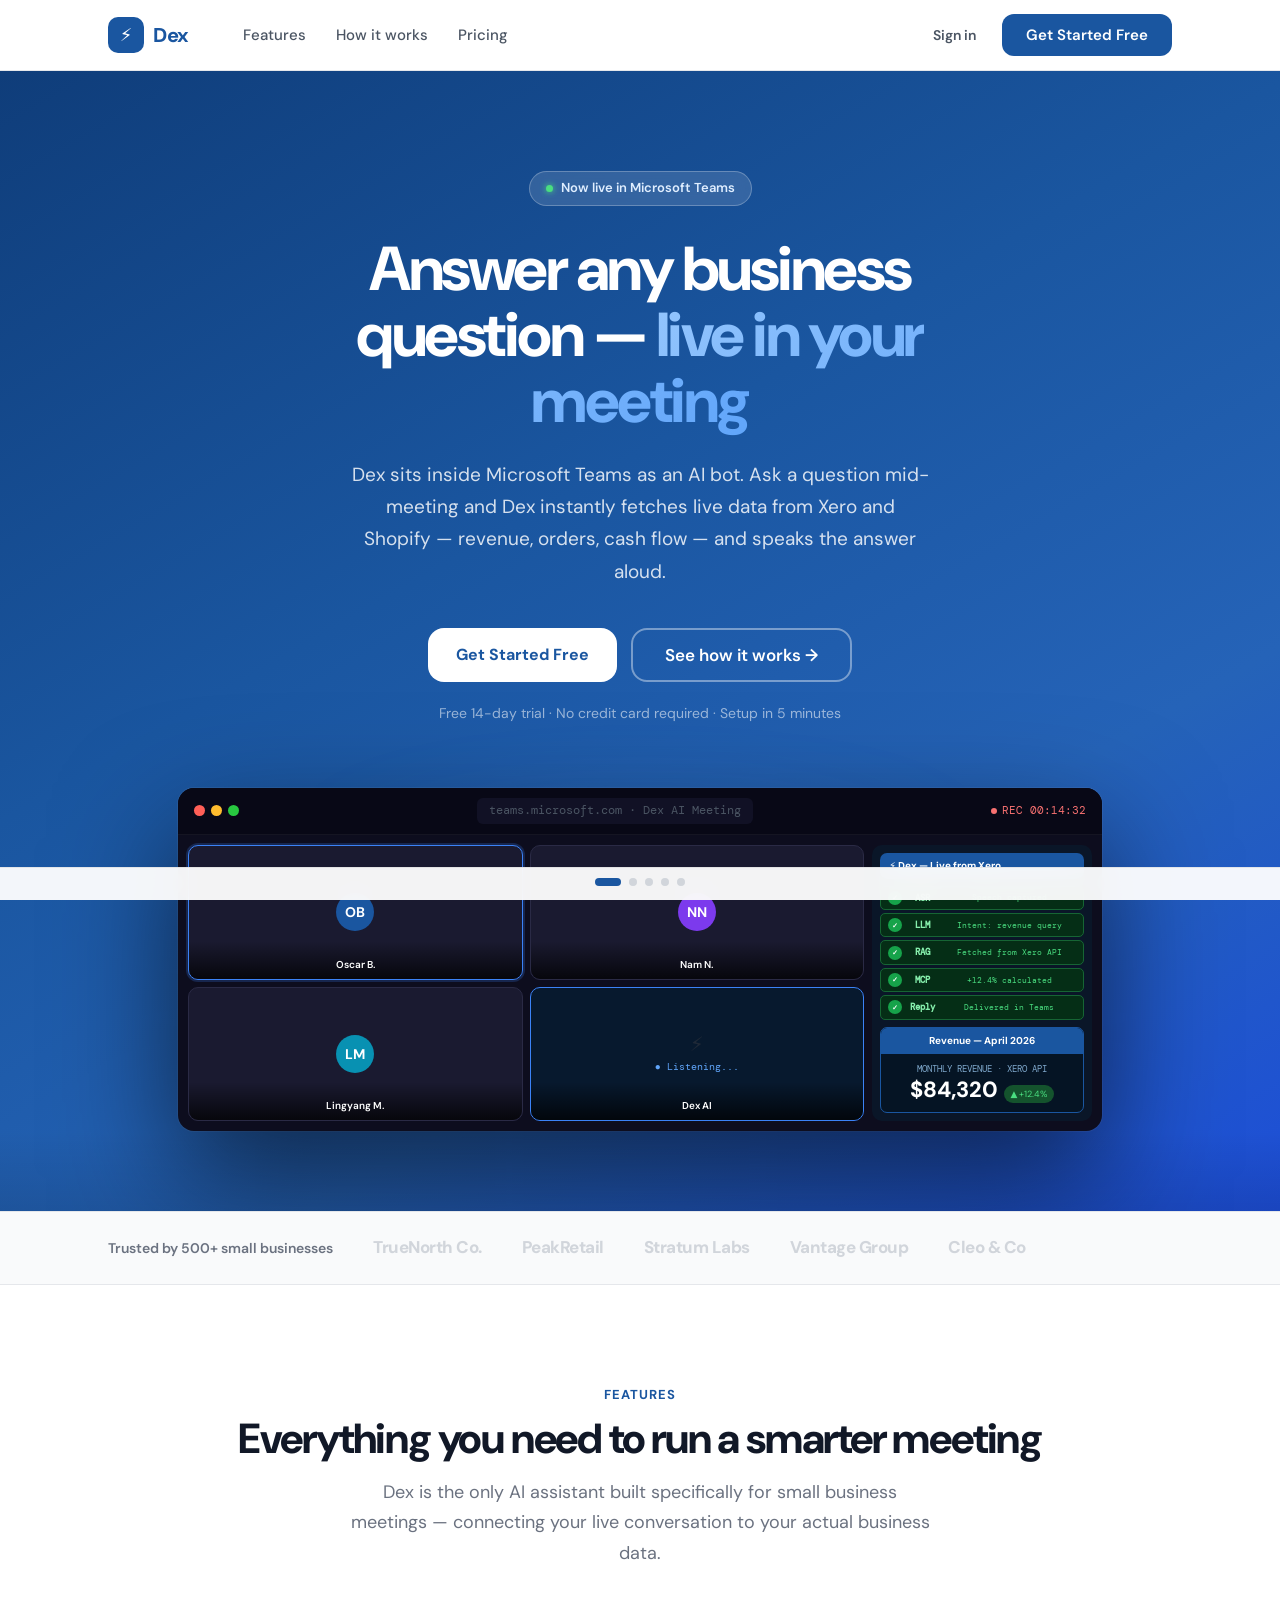
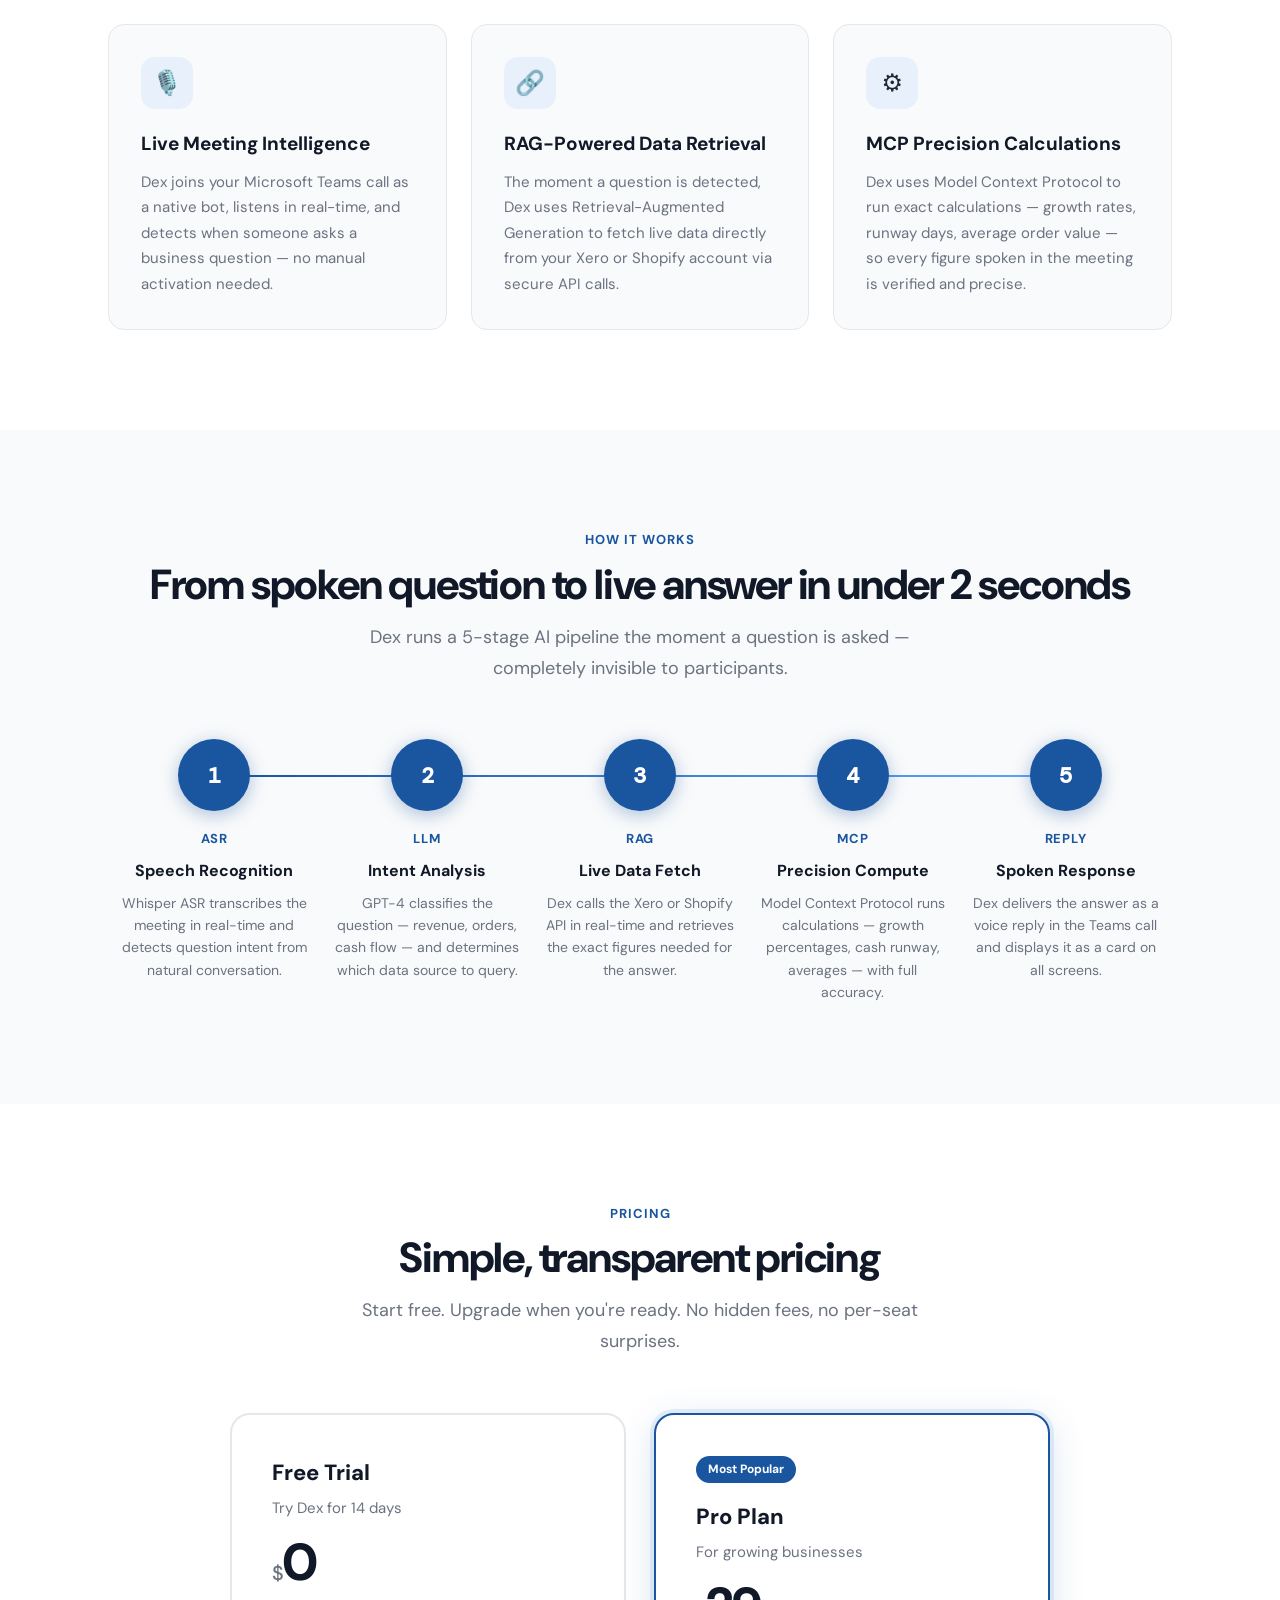
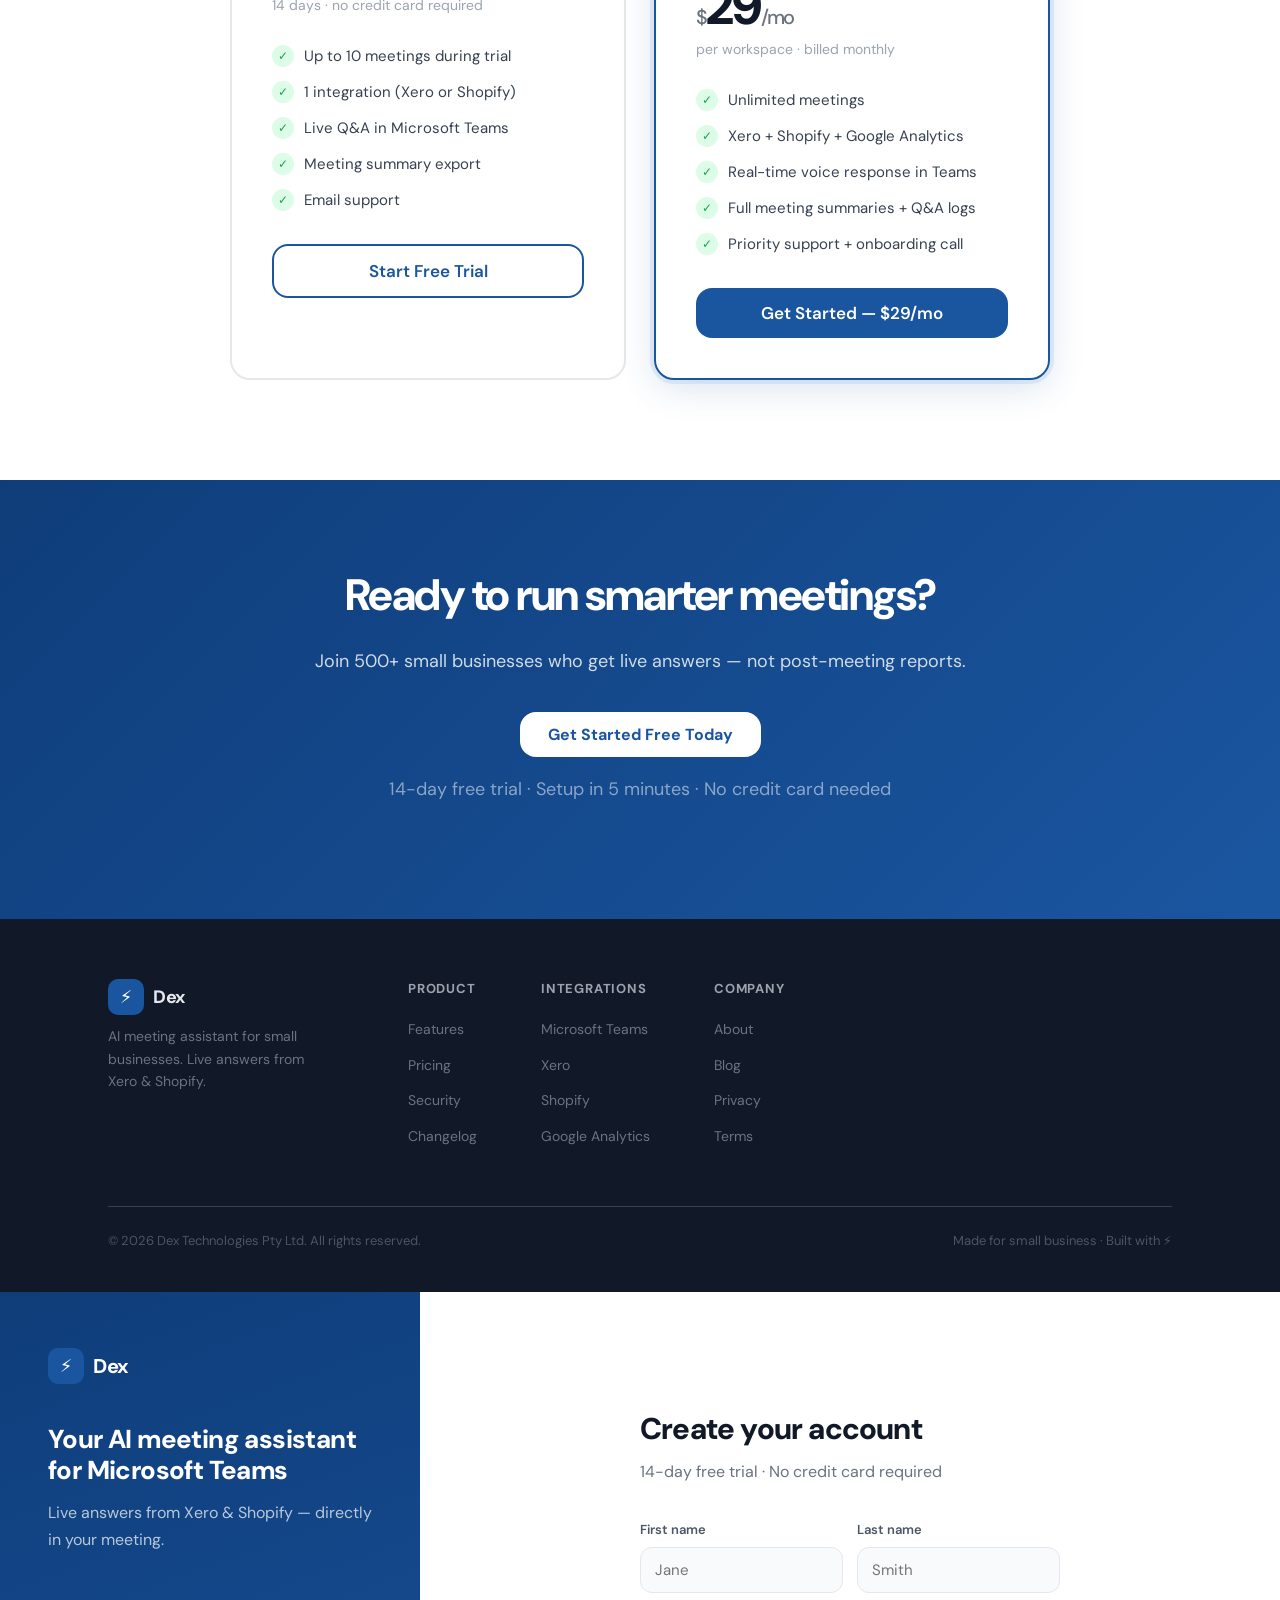
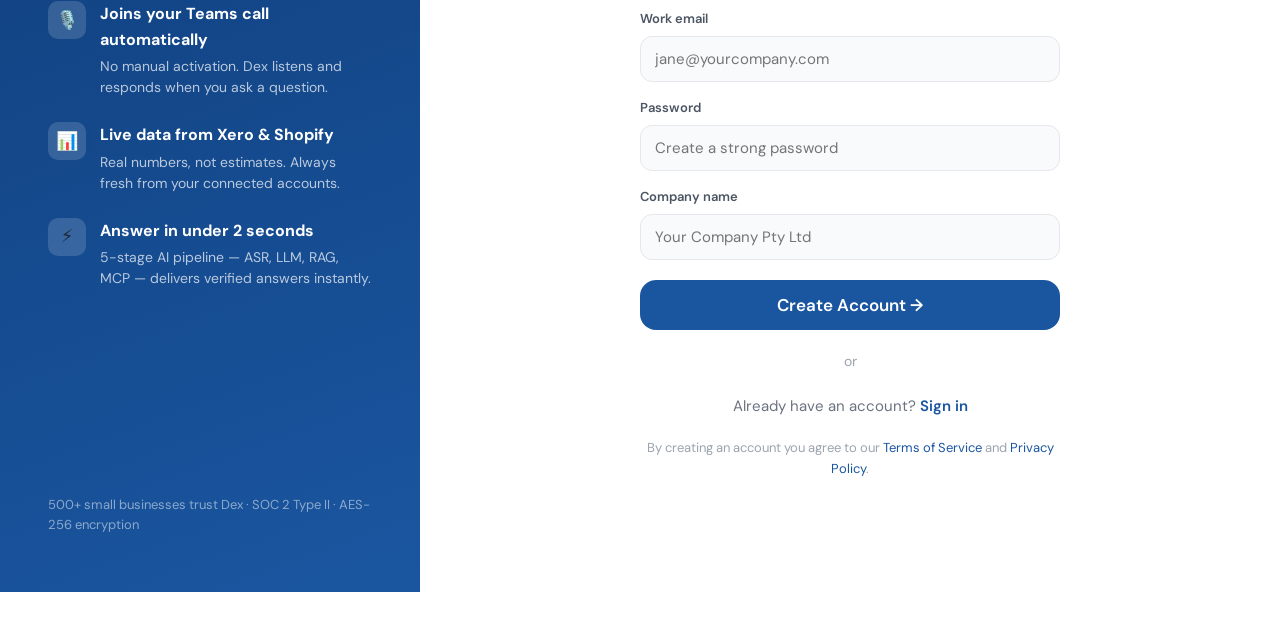
==== commit 7717fd17: "update dex-app.html" ====
--- a/dex-app.html
+++ b/dex-app.html
@@ -2,481 +2,409 @@
 <html lang="en">
 <head>
 <meta charset="UTF-8"/>
-<meta name="viewport" content="width=device-width, initial-scale=1.0"/>
+<meta name="viewport" content="width=device-width,initial-scale=1.0"/>
 <title>Dex — AI Meeting Assistant</title>
-<link href="https://fonts.googleapis.com/css2?family=DM+Sans:ital,opsz,wght@0,9..40,400;0,9..40,500;0,9..40,600;0,9..40,700;0,9..40,800;1,9..40,400&family=DM+Mono:wght@400;500&display=swap" rel="stylesheet"/>
+<link href="https://fonts.googleapis.com/css2?family=DM+Sans:ital,opsz,wght@0,9..40,300;0,9..40,400;0,9..40,500;0,9..40,600;0,9..40,700;0,9..40,800;1,9..40,400&family=DM+Mono:wght@400;500&display=swap" rel="stylesheet"/>
 <style>
-/* ── Reset ── */
+/* ─── Reset ─── */
 *,*::before,*::after{box-sizing:border-box;margin:0;padding:0}
 html{scroll-behavior:smooth}
-body{font-family:"DM Sans",system-ui,sans-serif;background:#fff;color:#111827;font-size:15px;line-height:1.6;overflow-x:hidden}
-a{text-decoration:none}
-button{font-family:inherit;cursor:pointer}
+body{font-family:"DM Sans",system-ui,sans-serif;background:#fff;color:#1f2937;font-size:16px;line-height:1.6;overflow-x:hidden}
+a{text-decoration:none;color:inherit}
+button{font-family:inherit;cursor:pointer;border:none}
 ul{list-style:none}
-img{display:block}
-
-/* ── Variables ── */
+
+/* ─── CSS Variables ─── */
 :root{
-  --blue:#1a56a0;--blue-dk:#0f3d7a;--blue-lt:#e8f1fb;
-  --green:#16a34a;--green-lt:#d1fae5;
+  --blue:#1a56a0;--blue-dk:#0f3d7a;--blue-lt:#e8f1fb;--blue-mid:#d0e4f7;
+  --green:#16a34a;--green-lt:#dcfce7;
+  --red:#dc2626;
   --g50:#f9fafb;--g100:#f3f4f6;--g200:#e5e7eb;--g300:#d1d5db;
-  --g400:#9ca3af;--g500:#6b7280;--g600:#4b5563;--g700:#374151;--g800:#1f2937;--g900:#111827;
-  --dark:#1e1e2e;--dark-mid:#2d2d45;--dark-deep:#12121f;
+  --g400:#9ca3af;--g500:#6b7280;--g600:#4b5563;--g700:#374151;
+  --g800:#1f2937;--g900:#111827;
+  --dark:#1a1a2e;--dark-mid:#252540;--dark-deep:#0f0f1e;--dark-card:#1e1e35;
   --mono:"DM Mono",monospace;
-  --r:10px;--r-lg:14px;--r-xl:18px;
-  --sh:0 1px 3px rgba(0,0,0,.07),0 4px 12px rgba(0,0,0,.05);
-  --sh-md:0 4px 16px rgba(0,0,0,.09),0 8px 32px rgba(0,0,0,.07);
-  --sh-lg:0 12px 48px rgba(0,0,0,.18);
+  --r:8px;--r-lg:12px;--r-xl:16px;--r-2xl:20px;
+  --sh:0 1px 3px rgba(0,0,0,.06),0 2px 8px rgba(0,0,0,.04);
+  --sh-md:0 4px 16px rgba(0,0,0,.08),0 8px 24px rgba(0,0,0,.06);
+  --sh-lg:0 12px 40px rgba(0,0,0,.14),0 24px 64px rgba(0,0,0,.08);
 }
 
-/* ── Page transitions ── */
-.page{display:none;min-height:100vh;padding-bottom:52px;animation:none}
-.page.active{display:block;animation:pgIn .38s cubic-bezier(.16,1,.3,1)}
-@keyframes pgIn{from{opacity:0;transform:translateY(10px)}to{opacity:1;transform:none}}
-#p4.page{padding-bottom:0;min-height:unset}
-
-/* ── Nav dots (fixed) ── */
+/* ─── Page system ─── */
+.page{display:none;animation:none}
+.page.active{display:block;animation:pgIn .35s cubic-bezier(.22,1,.36,1) both}
+@keyframes pgIn{from{opacity:0;transform:translateY(12px)}to{opacity:1;transform:none}}
+#p4.page.active{display:flex;flex-direction:column;height:100vh;overflow:hidden;animation:pgIn .35s cubic-bezier(.22,1,.36,1) both}
+
+/* ─── Nav dots bar ─── */
 #ndbar{
-  position:fixed;bottom:0;left:0;right:0;z-index:300;
+  position:fixed;bottom:0;left:0;right:0;z-index:500;
   display:flex;justify-content:center;align-items:center;gap:8px;
-  padding:11px 0 13px;
-  background:rgba(255,255,255,.93);backdrop-filter:blur(10px);
-  border-top:1px solid rgba(0,0,0,.06);
-  transition:background .3s,border-color .3s;
+  padding:10px 0 14px;
+  background:rgba(255,255,255,.95);backdrop-filter:blur(12px);
+  border-top:1px solid rgba(0,0,0,.07);
 }
-#ndbar.dark{background:rgba(18,18,31,.95);border-top-color:rgba(255,255,255,.07)}
-.nd{width:8px;height:8px;border-radius:50%;background:var(--g300);border:none;cursor:pointer;transition:all .28s;padding:0}
-.nd.on{width:24px;border-radius:4px;background:var(--blue)}
-#ndbar.dark .nd{background:#3d3d55}
-#ndbar.dark .nd.on{background:#3b82f6}
-
-/* ── Shared buttons ── */
-.btn{display:inline-flex;align-items:center;justify-content:center;gap:7px;font-weight:600;border:none;border-radius:var(--r);cursor:pointer;transition:all .2s;white-space:nowrap;font-family:inherit}
-.btn-primary{background:var(--blue);color:#fff}
-.btn-primary:hover{background:var(--blue-dk);transform:translateY(-1px);box-shadow:0 4px 18px rgba(26,86,160,.35)}
-.btn-outline{background:transparent;color:var(--blue);border:1.5px solid var(--blue)}
+.nd{width:8px;height:8px;border-radius:50%;background:var(--g300);border:none;padding:0;cursor:pointer;transition:all .25s}
+.nd.on{width:26px;border-radius:4px;background:var(--blue)}
+#ndbar.hide{display:none}
+
+/* meeting inline dots */
+.m-ndbar{display:flex;justify-content:center;align-items:center;gap:8px;padding:8px 0}
+.m-ndbar .nd{background:rgba(255,255,255,.2)}
+.m-ndbar .nd.on{background:#3b82f6}
+
+/* ─── Shared Buttons ─── */
+.btn{display:inline-flex;align-items:center;justify-content:center;gap:7px;font-weight:600;border-radius:var(--r-lg);cursor:pointer;transition:all .2s;white-space:nowrap;font-family:inherit;border:none}
+.btn-primary{background:var(--blue);color:#fff;font-size:15px;padding:11px 24px}
+.btn-primary:hover{background:var(--blue-dk);transform:translateY(-1px);box-shadow:0 6px 20px rgba(26,86,160,.32)}
+.btn-outline{background:transparent;color:var(--blue);border:2px solid var(--blue);font-size:15px;padding:10px 24px}
 .btn-outline:hover{background:var(--blue-lt)}
-.btn-ghost{background:transparent;color:var(--g600);border-radius:var(--r)}
+.btn-ghost{background:transparent;color:var(--g600);font-size:14px;padding:8px 16px;border-radius:var(--r)}
 .btn-ghost:hover{background:var(--g100);color:var(--g900)}
-.btn-sm{font-size:13px;padding:7px 16px}
-.btn-md{font-size:15px;padding:10px 22px}
-.btn-lg{font-size:16px;padding:13px 28px;border-radius:var(--r-lg)}
-.btn-xl{font-size:17px;padding:15px 36px;border-radius:var(--r-lg)}
+.btn-lg{font-size:17px;padding:14px 32px;border-radius:var(--r-xl)}
+.btn-white{background:#fff;color:var(--blue);font-weight:700;font-size:16px;padding:12px 28px;border-radius:var(--r-xl)}
+.btn-white:hover{background:var(--g100);transform:translateY(-1px)}
 .btn-full{width:100%;justify-content:center}
-.btn-white{background:#fff;color:var(--blue);font-weight:700;border:none;border-radius:var(--r-lg);cursor:pointer;transition:all .2s;font-family:inherit}
-.btn-white:hover{background:var(--g100);transform:translateY(-1px)}
-
-/* ── Shared input/field ── */
-.inp{width:100%;height:44px;border:1.5px solid var(--g200);border-radius:var(--r);padding:0 14px;font-size:15px;font-family:inherit;background:var(--g50);color:var(--g900);outline:none;transition:all .2s}
-.inp:focus{border-color:var(--blue);background:#fff;box-shadow:0 0 0 3px rgba(26,86,160,.1)}
-.fld{margin-bottom:14px}
-.fld label{display:block;font-size:12px;font-weight:700;text-transform:uppercase;letter-spacing:.6px;color:var(--g500);margin-bottom:6px}
-
-/* ── Logo ── */
-.logo{display:flex;align-items:center;gap:9px}
-.logo-mark{width:34px;height:34px;background:var(--blue);border-radius:9px;display:flex;align-items:center;justify-content:center;color:#fff;font-size:16px;flex-shrink:0}
+.btn-danger{background:#dc2626;color:#fff;font-size:14px;padding:9px 18px;border-radius:22px}
+.btn-danger:hover{background:#b91c1c}
+
+/* ─── Shared input ─── */
+.inp{width:100%;height:46px;border:1.5px solid var(--g200);border-radius:var(--r-lg);padding:0 14px;font-size:15px;font-family:inherit;background:var(--g50);color:var(--g900);outline:none;transition:all .2s}
+.inp:focus{border-color:var(--blue);background:#fff;box-shadow:0 0 0 3px rgba(26,86,160,.12)}
+.fld{margin-bottom:16px}
+.fld label{display:block;font-size:13px;font-weight:600;color:var(--g600);margin-bottom:6px}
+
+/* ─── Logo ─── */
+.logo{display:inline-flex;align-items:center;gap:9px;cursor:pointer}
+.logo-mark{width:36px;height:36px;background:var(--blue);border-radius:10px;display:flex;align-items:center;justify-content:center;color:#fff;font-size:18px;font-weight:800;flex-shrink:0}
 .logo-name{font-size:20px;font-weight:800;color:var(--blue);letter-spacing:-.5px}
 .logo-name.w{color:#fff}
 
-/* ═══════════════════════════════════════════════
+/* ─── Section wrapper ─── */
+.wrap{max-width:1120px;margin:0 auto;padding:0 28px}
+.sec-eye{font-size:13px;font-weight:700;text-transform:uppercase;letter-spacing:1px;color:var(--blue);margin-bottom:10px}
+.sec-h2{font-size:42px;font-weight:800;color:var(--g900);letter-spacing:-1.2px;line-height:1.12;margin-bottom:14px}
+.sec-sub{font-size:18px;color:var(--g500);line-height:1.7;max-width:580px}
+.sec-hdr{text-align:center;margin-bottom:56px}
+.sec-hdr .sec-sub{margin:0 auto}
+
+/* ════════════════════════════════════════════
    PAGE 1 — LANDING
-═══════════════════════════════════════════════ */
-
-/* LP nav */
-.lp-nav{position:sticky;top:0;z-index:100;background:rgba(255,255,255,.96);backdrop-filter:blur(10px);border-bottom:1px solid var(--g200)}
-.lp-nav-inner{max-width:1100px;margin:0 auto;padding:13px 24px;display:flex;align-items:center;gap:32px}
-.lp-links{display:flex;gap:2px;flex:1}
-.lp-links a{color:var(--g600);font-size:14px;font-weight:500;padding:7px 13px;border-radius:var(--r);transition:all .2s}
+════════════════════════════════════════════ */
+
+/* LP Nav */
+.lp-nav{position:sticky;top:0;z-index:200;background:rgba(255,255,255,.97);backdrop-filter:blur(12px);border-bottom:1px solid var(--g200)}
+.lp-nav-inner{max-width:1120px;margin:0 auto;padding:14px 28px;display:flex;align-items:center;gap:0}
+.lp-links{display:flex;gap:2px;flex:1;margin-left:40px}
+.lp-links a{color:var(--g600);font-size:15px;font-weight:500;padding:7px 14px;border-radius:var(--r);transition:all .2s}
 .lp-links a:hover{color:var(--g900);background:var(--g100)}
-.lp-actions{display:flex;align-items:center;gap:10px}
+.lp-nav-cta{display:flex;align-items:center;gap:10px}
 
 /* Hero */
-.hero{background:linear-gradient(160deg,#eef4ff 0%,#f6f9ff 45%,#fff 100%);padding:88px 0 72px;text-align:center;overflow:hidden;position:relative}
-.hero::before{content:'';position:absolute;inset:0;background:radial-gradient(ellipse 900px 500px at 50% 0%,rgba(26,86,160,.06),transparent);pointer-events:none}
-.hero-inner{position:relative;max-width:760px;margin:0 auto;padding:0 24px}
-.hero-badge{display:inline-flex;align-items:center;gap:7px;background:var(--blue-lt);color:var(--blue);border:1px solid rgba(26,86,160,.18);border-radius:100px;font-size:13px;font-weight:600;padding:5px 15px;margin-bottom:26px}
-.hero-h1{font-size:58px;font-weight:800;color:var(--g900);line-height:1.09;letter-spacing:-2px;margin-bottom:22px}
-.hero-h1 em{font-style:normal;color:var(--blue)}
-.hero-sub{font-size:18px;color:var(--g500);line-height:1.7;max-width:560px;margin:0 auto 36px}
-.hero-cta{display:flex;gap:12px;justify-content:center;flex-wrap:wrap;margin-bottom:44px}
-.hero-proof{color:var(--g400);font-size:13px}
-.hero-proof strong{color:var(--g600)}
-
-/* App preview card */
-.preview-wrap{max-width:920px;margin:60px auto 0;padding:0 24px;position:relative}
-.preview-wrap::before{content:'';position:absolute;top:20px;left:50%;transform:translateX(-50%);width:80%;height:60%;background:radial-gradient(ellipse,rgba(26,86,160,.12),transparent 70%);filter:blur(30px);pointer-events:none}
-.preview-card{position:relative;background:var(--dark-deep);border-radius:18px;overflow:hidden;box-shadow:0 36px 80px rgba(10,10,20,.55),0 0 0 1px rgba(255,255,255,.06)}
-.preview-chrome{background:#0d0d1e;padding:9px 16px;display:flex;align-items:center;justify-content:space-between;border-bottom:1px solid rgba(255,255,255,.05)}
+.hero{background:linear-gradient(150deg,#0f3d7a 0%,#1a56a0 40%,#2563b8 70%,#1d4ed8 100%);padding:100px 0 80px;text-align:center;overflow:hidden;position:relative}
+.hero::after{content:'';position:absolute;bottom:0;left:0;right:0;height:80px;background:linear-gradient(transparent,rgba(0,0,0,.12))}
+.hero-inner{position:relative;z-index:1;max-width:780px;margin:0 auto;padding:0 28px}
+.hero-badge{display:inline-flex;align-items:center;gap:8px;background:rgba(255,255,255,.13);border:1px solid rgba(255,255,255,.25);border-radius:100px;font-size:13px;font-weight:600;color:#e0eeff;padding:6px 16px;margin-bottom:30px;backdrop-filter:blur(8px)}
+.hero-badge-dot{width:7px;height:7px;border-radius:50%;background:#4ade80;box-shadow:0 0 6px #4ade80;animation:blink 2s infinite}
+.hero-h1{font-size:62px;font-weight:800;color:#fff;line-height:1.07;letter-spacing:-2.5px;margin-bottom:24px}
+.hero-h1 em{font-style:normal;background:linear-gradient(135deg,#93c5fd,#60a5fa);-webkit-background-clip:text;-webkit-text-fill-color:transparent;background-clip:text}
+.hero-sub{font-size:19px;color:rgba(255,255,255,.82);line-height:1.7;max-width:580px;margin:0 auto 40px}
+.hero-cta{display:flex;gap:14px;justify-content:center;flex-wrap:wrap;margin-bottom:20px}
+.hero-proof-txt{color:rgba(255,255,255,.55);font-size:14px;margin-top:8px}
+
+/* Preview mockup */
+.preview-outer{max-width:980px;margin:64px auto 0;padding:0 28px;position:relative}
+.preview-glow{position:absolute;top:0;left:50%;transform:translateX(-50%);width:70%;height:40%;background:radial-gradient(ellipse,rgba(96,165,250,.25),transparent 70%);filter:blur(40px);pointer-events:none}
+.preview-shell{background:#0d0d1e;border-radius:16px;overflow:hidden;box-shadow:0 48px 120px rgba(0,0,0,.6),0 0 0 1px rgba(255,255,255,.06);position:relative}
+.preview-chrome{background:#080816;padding:10px 16px;display:flex;align-items:center;justify-content:space-between;border-bottom:1px solid rgba(255,255,255,.05)}
 .chrome-dots{display:flex;gap:6px}
-.chrome-dots span{width:10px;height:10px;border-radius:50%}
-.preview-bar-title{color:#9ca3af;font-size:12px}
-.preview-rec{color:#f87171;font-size:11px;font-family:var(--mono);animation:blink 2s infinite}
-.preview-body{display:grid;grid-template-columns:1fr 240px;gap:10px;padding:10px}
-.pvtiles{display:grid;grid-template-columns:1fr 1fr;grid-template-rows:1fr 1fr;gap:8px}
-.pvt{background:#1a1a2e;border-radius:10px;border:1.5px solid #2d2d45;min-height:90px;display:flex;align-items:center;justify-content:center;position:relative;flex-direction:column;gap:5px}
-.pvt.spk{border-color:#3b82f6;box-shadow:0 0 0 2px rgba(59,130,246,.2)}
-.pvt.dxt{background:#0a1628;border-color:#3b82f6;animation:tileGlow 2s ease-in-out infinite}
-.pvt-av{width:38px;height:38px;border-radius:50%;display:flex;align-items:center;justify-content:center;font-size:15px;font-weight:700;color:#fff}
-.av-bl{background:var(--blue)}.av-pu{background:#7c3aed}.av-te{background:#0891b2}.av-or{background:#ea580c}
-.pvt-ft{position:absolute;bottom:0;left:0;right:0;padding:18px 9px 6px;background:linear-gradient(transparent,rgba(0,0,0,.7))}
-.pvt-ft span{color:#fff;font-size:10px;font-weight:600}
-.pvt-dex-bolt{font-size:20px}
+.chrome-dots span{width:11px;height:11px;border-radius:50%}
+.chrome-addr{color:#4b5563;font-size:12px;font-family:var(--mono);background:#111125;border-radius:6px;padding:3px 12px}
+.chrome-rec{color:#f87171;font-size:11px;font-family:var(--mono);display:flex;align-items:center;gap:5px}
+.chrome-rec-dot{width:6px;height:6px;border-radius:50%;background:#f87171;animation:blink 1.4s infinite}
+.preview-body{display:grid;grid-template-columns:1fr 220px;gap:8px;padding:10px}
+.pv-tiles{display:grid;grid-template-columns:1fr 1fr;grid-template-rows:1fr 1fr;gap:7px}
+.pvt{background:#1a1a30;border-radius:10px;border:1.5px solid #2a2a45;min-height:95px;display:flex;align-items:center;justify-content:center;flex-direction:column;gap:5px;position:relative;overflow:hidden}
+.pvt.spk{border-color:#3b82f6;box-shadow:0 0 0 2px rgba(59,130,246,.22)}
+.pvt.dxt{background:#07192e;border-color:#3b82f6;animation:tileGlow 2.5s ease-in-out infinite}
+.pvt-av{width:38px;height:38px;border-radius:50%;display:flex;align-items:center;justify-content:center;font-size:14px;font-weight:700;color:#fff}
+.av-bl{background:#1a56a0}.av-pu{background:#7c3aed}.av-te{background:#0891b2}.av-or{background:#ea580c}
+.pvt-name{position:absolute;bottom:0;left:0;right:0;padding:16px 8px 6px;background:linear-gradient(transparent,rgba(0,0,0,.75));color:#fff;font-size:10px;font-weight:600}
+.pvt-bolt{font-size:20px;line-height:1}
 .pvt-dex-st{color:#60a5fa;font-size:10px;font-family:var(--mono)}
-
-.pv-panel{background:#0f1e35;border-radius:10px;padding:10px;display:flex;flex-direction:column;gap:8px}
-.pv-pipe{background:#0a1628;border:1px solid var(--blue);border-radius:8px;overflow:hidden}
-.pv-pipe-hdr{background:var(--blue);padding:6px 10px;color:#fff;font-size:11px;font-weight:600;display:flex;align-items:center;gap:6px}
-.pv-steps{padding:7px 9px;display:flex;flex-direction:column;gap:4px}
-.pvps{display:flex;align-items:center;gap:7px;padding:4px 6px;border-radius:5px;background:#0f1e35;border:1px solid #1a3050;font-size:9px}
-.pvps.d{background:#052e16;border-color:#16a34a}
-.pvps-n{width:14px;height:14px;border-radius:50%;background:#16a34a;display:flex;align-items:center;justify-content:center;font-size:7px;font-weight:700;color:#fff;font-family:var(--mono);flex-shrink:0}
-.pvps-l{color:#86efac;font-weight:600;font-family:var(--mono);min-width:26px}
+.pv-panel{background:#0a1628;border-radius:10px;display:flex;flex-direction:column;gap:7px;padding:8px}
+.pvp-hdr{background:var(--blue);border-radius:7px;padding:5px 9px;color:#fff;font-size:10px;font-weight:700;display:flex;align-items:center;gap:5px}
+.pvp-steps{display:flex;flex-direction:column;gap:3px}
+.pvps{display:flex;align-items:center;gap:6px;padding:4px 7px;border-radius:5px;background:#0f1e35;border:1px solid #1a3050;font-size:9px;font-family:var(--mono)}
+.pvps.dn{background:#052e16;border-color:#166534}
+.pvps-n{width:14px;height:14px;border-radius:50%;background:#16a34a;display:flex;align-items:center;justify-content:center;font-size:7px;font-weight:700;color:#fff;flex-shrink:0}
+.pvps-l{color:#86efac;font-weight:600;min-width:28px}
 .pvps-d{color:#4ade80;font-size:8px;flex:1}
-.pv-resp{background:#0a1628;border:1.5px solid var(--blue);border-radius:8px;overflow:hidden}
-.pv-resp-hdr{background:var(--blue);padding:5px 10px;color:#fff;font-size:11px;font-weight:600}
-.pv-resp-body{padding:9px 11px}
-.pv-metric{color:#7fa8cc;font-size:9px;font-family:var(--mono);margin-bottom:3px}
-.pv-num{font-size:20px;font-weight:800;color:#fff}
-.pv-gr{display:inline-flex;align-items:center;background:#14532d;color:#4ade80;font-size:9px;padding:2px 7px;border-radius:20px;margin-left:7px}
+.pvp-resp{background:#051424;border:1.5px solid var(--blue);border-radius:7px;overflow:hidden}
+.pvp-resp-hdr{background:var(--blue);padding:5px 9px;color:#fff;font-size:10px;font-weight:700}
+.pvp-resp-body{padding:8px 10px}
+.pvp-metric{color:#7fa8cc;font-size:9px;font-family:var(--mono);margin-bottom:2px}
+.pvp-num{font-size:22px;font-weight:800;color:#fff;line-height:1.1}
+.pvp-gr{display:inline-flex;align-items:center;background:#14532d;color:#4ade80;font-size:9px;padding:2px 7px;border-radius:20px;margin-left:6px}
+
+/* Social proof */
+.proof-bar{background:var(--g50);border-top:1px solid var(--g200);border-bottom:1px solid var(--g200);padding:22px 0}
+.proof-inner{max-width:1120px;margin:0 auto;padding:0 28px;display:flex;align-items:center;gap:40px}
+.proof-lbl{font-size:14px;font-weight:600;color:var(--g500);white-space:nowrap}
+.proof-logos{display:flex;align-items:center;gap:40px;flex:1}
+.proof-logo{font-size:17px;font-weight:800;color:var(--g300);letter-spacing:-.5px;transition:color .2s}
+.proof-logo:hover{color:var(--g500)}
 
 /* Features */
-.features-sec{padding:96px 0;background:#fff}
-.sec-wrap{max-width:1100px;margin:0 auto;padding:0 24px}
-.sec-hdr{text-align:center;max-width:580px;margin:0 auto 52px}
-.sec-eye{font-size:12px;font-weight:700;text-transform:uppercase;letter-spacing:1px;color:var(--blue);margin-bottom:12px}
-.sec-h2{font-size:40px;font-weight:800;color:var(--g900);letter-spacing:-1px;line-height:1.15;margin-bottom:14px}
-.sec-sub{font-size:17px;color:var(--g500);line-height:1.7}
-.feat-grid{display:grid;grid-template-columns:repeat(3,1fr);gap:22px}
-.feat-card{padding:30px 26px;border:1px solid var(--g200);border-radius:var(--r-xl);transition:all .25s}
-.feat-card:hover{transform:translateY(-4px);box-shadow:var(--sh-md);border-color:transparent}
-.feat-icon{width:52px;height:52px;border-radius:14px;display:flex;align-items:center;justify-content:center;font-size:22px;margin-bottom:18px}
-.fi-blue{background:var(--blue-lt)}.fi-green{background:var(--green-lt)}.fi-purple{background:#ede9fe}
-.feat-h3{font-size:19px;font-weight:700;color:var(--g900);margin-bottom:9px}
-.feat-p{font-size:15px;color:var(--g500);line-height:1.7}
+.features-sec{padding:100px 0;background:#fff}
+.feat-grid{display:grid;grid-template-columns:repeat(3,1fr);gap:24px;margin-top:0}
+.feat-card{background:var(--g50);border:1px solid var(--g200);border-radius:var(--r-xl);padding:32px;transition:all .25s}
+.feat-card:hover{border-color:var(--blue-mid);box-shadow:var(--sh-md);transform:translateY(-3px)}
+.feat-icon{width:52px;height:52px;border-radius:14px;background:var(--blue-lt);display:flex;align-items:center;justify-content:center;font-size:24px;margin-bottom:20px}
+.feat-title{font-size:19px;font-weight:700;color:var(--g900);margin-bottom:10px}
+.feat-desc{font-size:15px;color:var(--g500);line-height:1.7}
 
 /* How it works */
-.hiw-sec{padding:96px 0;background:var(--g50)}
-.hiw-flow{display:grid;grid-template-columns:repeat(5,1fr);gap:6px;align-items:start;margin-top:48px}
-.hiw-card{background:#fff;border:1px solid var(--g200);border-radius:var(--r-lg);padding:24px 16px;text-align:center;position:relative;transition:all .25s}
-.hiw-card:hover{transform:translateY(-3px);box-shadow:var(--sh-md)}
-.hiw-card::after{content:'→';position:absolute;right:-16px;top:50%;transform:translateY(-50%);color:var(--g300);font-size:18px}
-.hiw-card:last-child::after{display:none}
-.hiw-n{width:32px;height:32px;border-radius:50%;background:var(--blue);color:#fff;display:flex;align-items:center;justify-content:center;font-size:13px;font-weight:700;margin:0 auto 13px;font-family:var(--mono)}
-.hiw-title{font-size:16px;font-weight:700;color:var(--g900);margin-bottom:7px}
-.hiw-desc{font-size:13px;color:var(--g500);line-height:1.6;margin-bottom:9px}
-.hiw-tech{display:inline-flex;font-size:10px;padding:3px 9px;border-radius:6px;background:var(--blue-lt);color:var(--blue);font-family:var(--mono);font-weight:600}
+.hiw-sec{padding:100px 0;background:var(--g50)}
+.hiw-row{display:grid;grid-template-columns:repeat(5,1fr);gap:0;position:relative;margin-top:0}
+.hiw-row::before{content:'';position:absolute;top:36px;left:calc(10% + 18px);right:calc(10% + 18px);height:2px;background:linear-gradient(90deg,var(--blue),#60a5fa);z-index:0}
+.hiw-step{text-align:center;padding:0 12px;position:relative;z-index:1}
+.hiw-num{width:72px;height:72px;border-radius:50%;background:var(--blue);color:#fff;font-size:22px;font-weight:800;display:flex;align-items:center;justify-content:center;margin:0 auto 18px;box-shadow:0 4px 18px rgba(26,86,160,.35);font-family:var(--mono)}
+.hiw-label{font-size:13px;font-weight:700;text-transform:uppercase;letter-spacing:.8px;color:var(--blue);margin-bottom:8px}
+.hiw-title{font-size:16px;font-weight:700;color:var(--g900);margin-bottom:8px}
+.hiw-desc{font-size:14px;color:var(--g500);line-height:1.6}
 
 /* Pricing */
-.pricing-sec{padding:96px 0;background:#fff}
-.pricing-grid{display:grid;grid-template-columns:1fr 1fr;gap:22px;max-width:800px;margin:48px auto 0}
-.pc{border:1px solid var(--g200);border-radius:var(--r-xl);padding:36px 30px;transition:all .25s}
-.pc:hover{transform:translateY(-3px);box-shadow:var(--sh-md)}
-.pc.feat{background:var(--blue);border-color:var(--blue);color:#fff}
-.pc-name{font-size:13px;font-weight:700;text-transform:uppercase;letter-spacing:1px;color:var(--g400);margin-bottom:14px}
-.pc.feat .pc-name{color:rgba(255,255,255,.65)}
-.pc-price{display:flex;align-items:baseline;gap:4px;margin-bottom:6px}
-.pc-amount{font-size:52px;font-weight:800;color:var(--g900);letter-spacing:-2px}
-.pc.feat .pc-amount{color:#fff}
-.pc-period{font-size:15px;color:var(--g400)}
-.pc.feat .pc-period{color:rgba(255,255,255,.65)}
-.pc-trial{font-size:13px;color:var(--g400);margin-bottom:26px}
-.pc.feat .pc-trial{color:rgba(255,255,255,.65)}
-.pc-feats{margin-bottom:26px;display:flex;flex-direction:column;gap:10px}
-.pc-feats li{display:flex;align-items:center;gap:10px;font-size:15px;color:var(--g700)}
-.pc.feat .pc-feats li{color:rgba(255,255,255,.9)}
-.pc-feats li::before{content:'✓';font-weight:700;color:var(--green);flex-shrink:0}
-.pc.feat .pc-feats li::before{color:#86efac}
-.pc.feat .btn-outline{border-color:rgba(255,255,255,.4);color:#fff}
-.pc.feat .btn-outline:hover{background:rgba(255,255,255,.12)}
+.pricing-sec{padding:100px 0;background:#fff}
+.pricing-grid{display:grid;grid-template-columns:1fr 1fr;gap:28px;max-width:820px;margin:0 auto}
+.price-card{border:2px solid var(--g200);border-radius:var(--r-2xl);padding:40px;transition:all .25s}
+.price-card.pop{border-color:var(--blue);box-shadow:0 8px 36px rgba(26,86,160,.16),0 0 0 4px var(--blue-lt)}
+.price-badge{display:inline-block;background:var(--blue);color:#fff;font-size:12px;font-weight:700;padding:4px 12px;border-radius:20px;margin-bottom:16px}
+.price-name{font-size:22px;font-weight:800;color:var(--g900);margin-bottom:6px}
+.price-amt{font-size:52px;font-weight:800;color:var(--g900);letter-spacing:-2px;line-height:1;margin:16px 0 6px}
+.price-amt span{font-size:20px;font-weight:500;color:var(--g500)}
+.price-per{font-size:14px;color:var(--g400);margin-bottom:28px}
+.price-feats{display:flex;flex-direction:column;gap:12px;margin-bottom:32px}
+.price-feat{display:flex;align-items:center;gap:10px;font-size:15px;color:var(--g700)}
+.price-feat::before{content:'✓';width:22px;height:22px;border-radius:50%;background:var(--green-lt);color:var(--green);font-size:12px;font-weight:700;display:flex;align-items:center;justify-content:center;flex-shrink:0}
 
 /* CTA strip */
 .cta-strip{background:linear-gradient(135deg,var(--blue-dk) 0%,var(--blue) 100%);padding:80px 0;text-align:center}
-.cta-h2{font-size:38px;font-weight:800;color:#fff;letter-spacing:-1px;margin-bottom:14px}
-.cta-sub{font-size:18px;color:rgba(255,255,255,.72);margin-bottom:34px}
+.cta-strip h2{font-size:44px;font-weight:800;color:#fff;letter-spacing:-1.5px;margin-bottom:16px}
+.cta-strip p{font-size:18px;color:rgba(255,255,255,.8);margin-bottom:36px}
+.cta-strip .hero-proof-txt{color:rgba(255,255,255,.5);margin-top:18px}
 
 /* Footer */
-.footer{background:var(--g900);padding:60px 0 32px}
-.footer-inner{max-width:1100px;margin:0 auto;padding:0 24px}
-.footer-top{display:grid;grid-template-columns:2fr 1fr 1fr 1fr;gap:40px;margin-bottom:48px}
-.footer-brand p{font-size:14px;color:var(--g400);line-height:1.7;margin-top:14px;max-width:260px}
-.footer-logo .logo-mark{width:30px;height:30px;font-size:13px}
-.footer-logo .logo-name{color:#fff;font-size:18px}
-.footer-col h4{font-size:12px;font-weight:700;text-transform:uppercase;letter-spacing:1px;color:var(--g400);margin-bottom:16px}
-.footer-col a{display:block;color:var(--g500);font-size:14px;margin-bottom:10px;transition:color .2s}
+.footer{background:var(--g900);padding:60px 0 40px}
+.footer-inner{max-width:1120px;margin:0 auto;padding:0 28px}
+.footer-top{display:flex;align-items:flex-start;gap:80px;margin-bottom:48px}
+.footer-brand{flex-shrink:0}
+.footer-brand .logo-name{color:#e5e7eb;font-size:18px}
+.footer-tagline{font-size:14px;color:var(--g500);margin-top:10px;max-width:220px;line-height:1.6}
+.footer-links{display:flex;gap:64px}
+.footer-col h4{font-size:13px;font-weight:700;text-transform:uppercase;letter-spacing:.8px;color:var(--g400);margin-bottom:16px}
+.footer-col li{margin-bottom:10px}
+.footer-col a{font-size:14px;color:var(--g500);transition:color .2s}
 .footer-col a:hover{color:#fff}
-.footer-bottom{border-top:1px solid rgba(255,255,255,.07);padding-top:26px;display:flex;justify-content:space-between;align-items:center}
-.footer-copy{font-size:13px;color:var(--g500)}
-
-/* ═══════════════════════════════════════════════
+.footer-bottom{border-top:1px solid #374151;padding-top:24px;display:flex;align-items:center;justify-content:space-between}
+.footer-copy{font-size:13px;color:var(--g600)}
+
+/* ════════════════════════════════════════════
    PAGE 2 — SIGN UP
-═══════════════════════════════════════════════ */
-.su-wrap{display:flex;min-height:100vh}
-.su-left{width:42%;background:linear-gradient(145deg,var(--blue-dk) 0%,var(--blue) 100%);padding:60px 52px;display:flex;flex-direction:column;justify-content:center;position:relative;overflow:hidden}
-.su-left::before{content:'';position:absolute;top:-30%;right:-20%;width:480px;height:480px;background:radial-gradient(circle,rgba(255,255,255,.07),transparent);border-radius:50%;pointer-events:none}
-.su-tagline{font-size:33px;font-weight:800;color:#fff;line-height:1.25;letter-spacing:-.5px;margin-top:40px;margin-bottom:16px}
-.su-sub{font-size:15px;color:rgba(255,255,255,.7);line-height:1.7;margin-bottom:34px}
-.su-feat{display:flex;align-items:center;gap:11px;color:rgba(255,255,255,.8);font-size:14px;margin-bottom:11px}
-.su-dot{width:6px;height:6px;border-radius:50%;background:#60a5fa;flex-shrink:0}
-.su-right{flex:1;padding:60px 64px;background:#fff;display:flex;flex-direction:column;justify-content:center}
-.su-title{font-size:30px;font-weight:800;color:var(--g900);letter-spacing:-.5px;margin-bottom:6px}
-.su-desc{font-size:15px;color:var(--g500);margin-bottom:30px}
-.form-row-2{display:grid;grid-template-columns:1fr 1fr;gap:14px}
-.su-footer{text-align:center;font-size:14px;color:var(--g500);margin-top:18px}
-.su-footer span{color:var(--blue);font-weight:600;cursor:pointer}
-
-/* ═══════════════════════════════════════════════
+════════════════════════════════════════════ */
+#p2{min-height:100vh;display:grid;grid-template-columns:420px 1fr;padding-bottom:52px}
+.su-left{background:linear-gradient(160deg,var(--blue-dk),var(--blue));padding:56px 48px;display:flex;flex-direction:column;justify-content:space-between;min-height:100vh}
+.su-features{display:flex;flex-direction:column;gap:24px;margin-top:48px}
+.su-feat{display:flex;align-items:flex-start;gap:14px}
+.su-feat-icon{width:38px;height:38px;border-radius:10px;background:rgba(255,255,255,.15);display:flex;align-items:center;justify-content:center;font-size:18px;flex-shrink:0}
+.su-feat-title{font-size:16px;font-weight:700;color:#fff;margin-bottom:4px}
+.su-feat-desc{font-size:14px;color:rgba(255,255,255,.7);line-height:1.5}
+.su-trust{font-size:13px;color:rgba(255,255,255,.5)}
+.su-right{padding:56px 64px;display:flex;align-items:center;justify-content:center;background:#fff}
+.su-form-wrap{width:100%;max-width:420px}
+.su-title{font-size:30px;font-weight:800;color:var(--g900);letter-spacing:-.8px;margin-bottom:6px}
+.su-sub{font-size:16px;color:var(--g500);margin-bottom:36px}
+.su-row{display:grid;grid-template-columns:1fr 1fr;gap:14px}
+.su-divider{text-align:center;font-size:14px;color:var(--g400);margin:20px 0}
+.su-signin{text-align:center;font-size:15px;color:var(--g500);margin-top:22px}
+.su-signin a{color:var(--blue);font-weight:600;cursor:pointer}
+
+/* ════════════════════════════════════════════
    PAGE 3 — DASHBOARD
-═══════════════════════════════════════════════ */
-.db-page{display:flex;flex-direction:column;min-height:100vh;background:var(--g50)}
-.db-nav{background:#fff;border-bottom:1px solid var(--g200);padding:0 24px;display:flex;align-items:center;height:60px;position:sticky;top:0;z-index:50;gap:0}
-.db-nav-logo{margin-right:32px}
-.db-nav-links{display:flex;gap:2px;flex:1}
-.db-nl{display:flex;align-items:center;gap:7px;font-size:14px;font-weight:600;color:var(--g500);padding:8px 13px;border-radius:var(--r);cursor:pointer;transition:all .2s}
-.db-nl:hover{color:var(--g900);background:var(--g100)}
-.db-nl.on{color:var(--blue);background:var(--blue-lt)}
-.db-nav-right{display:flex;align-items:center;gap:12px}
-.db-notif{width:36px;height:36px;border-radius:var(--r);display:flex;align-items:center;justify-content:center;font-size:18px;cursor:pointer;color:var(--g400);transition:all .2s}
-.db-notif:hover{background:var(--g100);color:var(--g700)}
-.db-av{width:36px;height:36px;border-radius:50%;background:linear-gradient(135deg,var(--blue),var(--blue-dk));display:flex;align-items:center;justify-content:center;color:#fff;font-size:14px;font-weight:700;cursor:pointer}
-
-.db-layout{display:flex;flex:1}
-.db-sidebar{width:64px;background:#fff;border-right:1px solid var(--g200);display:flex;flex-direction:column;align-items:center;padding:18px 0;gap:5px}
-.sb-ic{width:44px;height:44px;border-radius:var(--r);display:flex;align-items:center;justify-content:center;font-size:20px;cursor:pointer;color:var(--g400);transition:all .2s}
-.sb-ic:hover{background:var(--g100);color:var(--g700)}
-.sb-ic.on{background:var(--blue-lt);color:var(--blue)}
-
-.db-main{flex:1;padding:32px 28px;overflow-y:auto}
-.db-welcome{margin-bottom:26px}
-.db-welcome h1{font-size:26px;font-weight:800;color:var(--g900);letter-spacing:-.5px}
-.db-welcome p{font-size:15px;color:var(--g500);margin-top:4px}
-
-.stat-cards{display:grid;grid-template-columns:repeat(3,1fr);gap:16px;margin-bottom:22px}
-.sc{background:#fff;border:1px solid var(--g200);border-radius:var(--r-lg);padding:22px 22px 20px;box-shadow:var(--sh);position:relative;overflow:hidden}
-.sc::before{content:'';position:absolute;top:0;left:0;right:0;height:3px;background:var(--blue);border-radius:2px 2px 0 0}
-.sc-icon{position:absolute;top:20px;right:20px;font-size:26px;opacity:.2}
-.sc-label{font-size:12px;font-weight:700;text-transform:uppercase;letter-spacing:.6px;color:var(--g500);margin-bottom:8px}
-.sc-num{font-size:36px;font-weight:800;color:var(--g900);letter-spacing:-1px;line-height:1}
-.sc-trend{font-size:13px;color:var(--green);font-weight:600;margin-top:6px}
-
-.start-bar{background:linear-gradient(135deg,var(--blue-dk) 0%,var(--blue) 100%);border-radius:var(--r-xl);padding:26px 30px;display:flex;align-items:center;justify-content:space-between;margin-bottom:22px;box-shadow:0 8px 32px rgba(26,86,160,.28)}
-.start-bar h3{font-size:19px;font-weight:700;color:#fff;margin-bottom:3px}
-.start-bar p{font-size:14px;color:rgba(255,255,255,.7)}
-.btn-wht{background:#fff;color:var(--blue);font-size:15px;font-weight:700;padding:11px 24px;border-radius:var(--r);border:none;cursor:pointer;transition:all .2s;font-family:inherit;white-space:nowrap}
-.btn-wht:hover{background:var(--g100);transform:translateY(-1px)}
-
-.db-grid{display:grid;grid-template-columns:1fr 300px;gap:18px}
-.db-card{background:#fff;border:1px solid var(--g200);border-radius:var(--r-lg);padding:22px;box-shadow:var(--sh)}
-.db-card-title{font-size:16px;font-weight:700;color:var(--g900);margin-bottom:16px}
-.db-card-hdr{display:flex;justify-content:space-between;align-items:center;margin-bottom:16px}
-
-.meetings-tbl{width:100%;border-collapse:collapse}
-.meetings-tbl th{font-size:11px;font-weight:700;text-transform:uppercase;letter-spacing:.6px;color:var(--g400);padding:8px 12px;text-align:left;border-bottom:1px solid var(--g200)}
-.meetings-tbl td{font-size:14px;color:var(--g700);padding:13px 12px;border-bottom:1px solid var(--g100);vertical-align:middle}
-.meetings-tbl tr:last-child td{border-bottom:none}
-.meetings-tbl tr:hover td{background:var(--g50)}
-.mtg-name{font-weight:600;color:var(--g900)}
-.mtg-date{font-size:13px;color:var(--g400)}
-.mtg-qs{display:inline-flex;align-items:center;background:var(--blue-lt);color:var(--blue);font-size:11px;font-weight:700;padding:3px 9px;border-radius:100px;font-family:var(--mono)}
-.status-dot{display:inline-block;width:7px;height:7px;border-radius:50%;margin-right:6px}
-.dot-green{background:var(--green)}.dot-blue{background:var(--blue)}
-
-.app-list{display:flex;flex-direction:column;gap:10px}
-.app-row{display:flex;align-items:center;justify-content:space-between;padding:11px 13px;border:1px solid var(--g200);border-radius:var(--r)}
-.app-row.conn{border-color:#bbf7d0;background:#f0fdf4}
-.app-row-l{display:flex;align-items:center;gap:11px}
-.app-ic{width:36px;height:36px;border-radius:var(--r);display:flex;align-items:center;justify-content:center;font-size:16px}
-.app-nm{font-size:14px;font-weight:600;color:var(--g900)}
-.app-st{font-size:12px;color:var(--g400)}
-.app-row.conn .app-st{color:var(--green)}
-.conn-badge{font-size:11px;font-weight:700;color:var(--green);background:var(--green-lt);padding:3px 10px;border-radius:100px}
-
-/* ═══════════════════════════════════════════════
+════════════════════════════════════════════ */
+#p3{min-height:100vh;background:var(--g50);padding-bottom:52px}
+.db-nav{background:#fff;border-bottom:1px solid var(--g200);position:sticky;top:0;z-index:100}
+.db-nav-inner{max-width:none;padding:0 28px;display:flex;align-items:center;gap:28px;height:60px}
+.db-nav-links{display:flex;gap:2px;flex:1;margin-left:28px}
+.db-nav-links a{font-size:14px;font-weight:500;color:var(--g600);padding:6px 12px;border-radius:var(--r);transition:all .2s}
+.db-nav-links a:hover{color:var(--g900);background:var(--g100)}
+.db-avatar{width:34px;height:34px;border-radius:50%;background:var(--blue);color:#fff;font-size:13px;font-weight:700;display:flex;align-items:center;justify-content:center;cursor:pointer}
+.db-layout{display:flex;min-height:calc(100vh - 60px - 52px)}
+.db-sidebar{width:64px;background:#fff;border-right:1px solid var(--g200);display:flex;flex-direction:column;align-items:center;padding:20px 0;gap:4px;flex-shrink:0}
+.sb-icon{width:44px;height:44px;border-radius:10px;display:flex;align-items:center;justify-content:center;font-size:20px;cursor:pointer;transition:all .2s;position:relative}
+.sb-icon:hover{background:var(--g100)}
+.sb-icon.active{background:var(--blue-lt)}
+.sb-icon[title]:hover::after{content:attr(title);position:absolute;left:52px;top:50%;transform:translateY(-50%);background:var(--g900);color:#fff;font-size:12px;font-weight:600;padding:4px 10px;border-radius:6px;white-space:nowrap;z-index:10;pointer-events:none}
+.db-main{flex:1;padding:36px 40px;overflow-y:auto}
+.db-greeting{font-size:28px;font-weight:800;color:var(--g900);letter-spacing:-.6px;margin-bottom:8px}
+.db-greet-sub{font-size:15px;color:var(--g500);margin-bottom:32px}
+.stat-cards{display:grid;grid-template-columns:repeat(3,1fr);gap:20px;margin-bottom:32px}
+.stat-card{background:#fff;border:1px solid var(--g200);border-radius:var(--r-xl);padding:24px 28px}
+.stat-label{font-size:13px;font-weight:600;color:var(--g400);text-transform:uppercase;letter-spacing:.7px;margin-bottom:10px}
+.stat-num{font-size:40px;font-weight:800;color:var(--g900);letter-spacing:-1.5px;line-height:1}
+.stat-sub{font-size:13px;color:var(--g400);margin-top:6px}
+.db-section{background:#fff;border:1px solid var(--g200);border-radius:var(--r-xl);padding:28px;margin-bottom:24px}
+.db-section-title{font-size:17px;font-weight:700;color:var(--g900);margin-bottom:20px}
+.integrations{display:flex;gap:16px}
+.int-card{display:flex;align-items:center;gap:12px;border:1.5px solid var(--g200);border-radius:var(--r-lg);padding:14px 20px;flex:1;transition:all .2s}
+.int-card.connected{border-color:#bbf7d0;background:#f0fdf4}
+.int-logo{width:36px;height:36px;border-radius:9px;display:flex;align-items:center;justify-content:center;font-size:18px;background:var(--g100)}
+.int-info{flex:1}
+.int-name{font-size:15px;font-weight:700;color:var(--g800)}
+.int-badge{font-size:11px;font-weight:700;padding:2px 9px;border-radius:20px}
+.int-badge.ok{background:var(--green-lt);color:var(--green)}
+.meetings-table{width:100%;border-collapse:collapse}
+.meetings-table th{text-align:left;font-size:12px;font-weight:700;text-transform:uppercase;letter-spacing:.6px;color:var(--g400);padding:0 0 12px;border-bottom:1px solid var(--g200)}
+.meetings-table td{padding:14px 0;border-bottom:1px solid var(--g100);font-size:15px;color:var(--g700);vertical-align:middle}
+.meetings-table tr:last-child td{border-bottom:none}
+.meet-tag{font-size:12px;font-weight:600;padding:3px 9px;border-radius:20px;background:var(--blue-lt);color:var(--blue)}
+.start-btn-wrap{margin-top:28px}
+
+/* ════════════════════════════════════════════
    PAGE 4 — LIVE MEETING
-═══════════════════════════════════════════════ */
-.meet-wrap{display:flex;flex-direction:column;height:100vh;background:var(--dark);overflow:hidden}
-
-.m-topbar{height:52px;flex-shrink:0;background:var(--dark-deep);border-bottom:1px solid rgba(255,255,255,.06);display:flex;align-items:center;justify-content:space-between;padding:0 20px;position:relative}
-.m-tb-left{display:flex;align-items:center;gap:11px}
-.m-logo-sm{width:26px;height:26px;background:var(--blue);border-radius:7px;display:flex;align-items:center;justify-content:center;color:#fff;font-size:11px}
-.m-title{font-size:14px;font-weight:600;color:#e5e7eb}
-.m-platform{font-size:10px;color:var(--g400)}
-.m-tb-center{position:absolute;left:50%;transform:translateX(-50%)}
-.m-timer{font-size:14px;color:var(--g400);font-family:var(--mono);letter-spacing:1px}
-.m-tb-right{display:flex;align-items:center;gap:12px}
-.rec-badge{background:rgba(220,38,38,.12);color:#f87171;border:1px solid rgba(220,38,38,.3);border-radius:100px;padding:3px 11px;font-size:11px;font-weight:700;font-family:var(--mono);animation:blink 2s infinite}
-
-.m-body{flex:1;display:flex;overflow:hidden;min-height:0}
-
-.m-video-area{flex:1;background:#0e0e1c;padding:12px;display:flex;flex-direction:column;gap:10px;min-height:0}
-.vgrid{flex:1;display:grid;grid-template-columns:1fr 1fr;grid-template-rows:1fr 1fr;gap:10px;min-height:0}
-.vt{position:relative;border-radius:14px;overflow:hidden;display:flex;align-items:center;justify-content:center;background:#18182e;border:1.5px solid #2d2d45;transition:border-color .3s,box-shadow .3s}
-.vt.spk{border-color:#3b82f6;box-shadow:0 0 0 2px rgba(59,130,246,.25)}
-.vt.dxt{background:#0a1628;border:2px solid #3b82f6;animation:tileGlow 2s ease-in-out infinite}
-.vt-bg{position:absolute;inset:0}
-.vt-center{position:relative;z-index:1;display:flex;flex-direction:column;align-items:center;gap:8px}
-.vt-av{width:68px;height:68px;border-radius:50%;display:flex;align-items:center;justify-content:center;font-size:26px;font-weight:700;color:#fff}
-.vt-ft{position:absolute;bottom:0;left:0;right:0;padding:28px 12px 9px;background:linear-gradient(transparent,rgba(0,0,0,.72));z-index:2}
-.vt-nr{display:flex;align-items:center;justify-content:space-between}
-.vt-nm{font-size:12px;font-weight:600;color:#fff;text-shadow:0 1px 4px rgba(0,0,0,.9)}
-.vt-mic{font-size:12px}
-.dex-bolt-lg{font-size:34px}
-.dex-lbl{font-size:14px;font-weight:700;color:#fff}
-.dex-st{color:#60a5fa;font-size:11px;font-family:var(--mono)}
-
-.ask-row{display:flex;gap:8px;flex-shrink:0}
-.ask-inp{flex:1;background:#2d2d45;border:1px solid #3d3d55;border-radius:var(--r);padding:9px 14px;color:#fff;font-size:14px;font-family:inherit;outline:none}
-.ask-inp::placeholder{color:#555}
+════════════════════════════════════════════ */
+#p4{background:var(--dark-deep);color:#e2e8f0}
+.meet-topbar{display:flex;align-items:center;justify-content:space-between;padding:0 24px;height:52px;background:var(--dark);border-bottom:1px solid rgba(255,255,255,.07);flex-shrink:0}
+.meet-title{font-size:15px;font-weight:600;color:#e2e8f0;display:flex;align-items:center;gap:10px}
+.meet-rec{display:flex;align-items:center;gap:6px;font-size:12px;font-family:var(--mono);color:#f87171}
+.meet-rec-dot{width:7px;height:7px;border-radius:50%;background:#f87171;animation:blink 1.4s infinite}
+.meet-timer{font-family:var(--mono);font-size:13px;color:var(--g400)}
+.meet-body{flex:1;display:grid;grid-template-columns:1fr 340px;gap:10px;padding:10px;min-height:0;overflow:hidden}
+.video-grid{display:grid;grid-template-columns:1fr 1fr;grid-template-rows:1fr 1fr;gap:8px}
+.vtile{background:var(--dark-card);border-radius:12px;border:2px solid rgba(255,255,255,.06);display:flex;align-items:center;justify-content:center;flex-direction:column;gap:8px;position:relative;overflow:hidden;transition:border-color .3s}
+.vtile:hover{border-color:rgba(255,255,255,.14)}
+.vtile.speaking{border-color:#3b82f6;box-shadow:0 0 0 2px rgba(59,130,246,.25)}
+.vtile.dex-tile{background:linear-gradient(145deg,#07192e,#0a1f3d);border-color:#3b82f6;animation:tileGlow 2.5s ease-in-out infinite}
+.vtile-av{width:52px;height:52px;border-radius:50%;display:flex;align-items:center;justify-content:center;font-size:18px;font-weight:700;color:#fff;box-shadow:0 4px 14px rgba(0,0,0,.3)}
+.vtile-footer{position:absolute;bottom:0;left:0;right:0;padding:28px 12px 8px;background:linear-gradient(transparent,rgba(0,0,0,.8));display:flex;align-items:center;justify-content:space-between}
+.vtile-name{font-size:13px;font-weight:600;color:#fff}
+.vtile-mute{font-size:14px;opacity:.7}
+.vtile-bolt{font-size:28px;line-height:1}
+.vtile-dex-st{color:#60a5fa;font-size:13px;font-family:var(--mono)}
+.dex-panel{background:var(--dark);border-radius:12px;border:1px solid rgba(255,255,255,.08);display:flex;flex-direction:column;overflow:hidden}
+.dex-panel-hdr{background:linear-gradient(135deg,var(--blue-dk),var(--blue));padding:12px 16px;display:flex;align-items:center;justify-content:space-between;flex-shrink:0}
+.dex-panel-title{font-size:14px;font-weight:700;color:#fff;display:flex;align-items:center;gap:7px}
+.dex-st{font-size:12px;color:#86efac;font-family:var(--mono)}
+.dex-panel-body{flex:1;padding:14px;overflow-y:auto;display:flex;flex-direction:column;gap:12px;min-height:0}
+.q-bubble{background:rgba(255,255,255,.05);border:1px solid rgba(255,255,255,.1);border-radius:10px;padding:10px 13px}
+.q-bubble-label{font-size:11px;color:var(--g400);font-family:var(--mono);margin-bottom:4px}
+.q-bubble-text{font-size:14px;color:#e2e8f0;font-style:italic}
+.pipeline-box{background:var(--dark-mid);border-radius:10px;overflow:hidden;flex-shrink:0}
+.pipeline-hdr{background:rgba(26,86,160,.5);padding:8px 12px;font-size:12px;font-weight:700;color:#93c5fd;text-transform:uppercase;letter-spacing:.7px}
+.pipeline-steps{display:flex;flex-direction:column;gap:0}
+.pstep{display:flex;align-items:center;gap:9px;padding:8px 12px;border-bottom:1px solid rgba(255,255,255,.04);transition:background .3s}
+.pstep:last-child{border-bottom:none}
+.pstep-n{width:22px;height:22px;border-radius:50%;background:rgba(255,255,255,.08);border:1.5px solid rgba(255,255,255,.14);display:flex;align-items:center;justify-content:center;font-size:10px;font-weight:700;font-family:var(--mono);color:var(--g400);flex-shrink:0;transition:all .3s}
+.pstep-info{flex:1;min-width:0}
+.pstep-label{font-size:12px;font-weight:600;color:var(--g400);transition:color .3s}
+.pstep-desc{font-size:11px;color:var(--g600);transition:color .3s;margin-top:1px;white-space:nowrap;overflow:hidden;text-overflow:ellipsis}
+.pstep.ps-active{background:rgba(59,130,246,.1)}
+.pstep.ps-active .pstep-n{background:#1d4ed8;border-color:#3b82f6;color:#fff}
+.pstep.ps-active .pstep-label{color:#93c5fd}
+.pstep.ps-active .pstep-desc{color:#60a5fa}
+.pstep.ps-done{background:rgba(22,163,74,.06)}
+.pstep.ps-done .pstep-n{background:#16a34a;border-color:#16a34a;color:#fff}
+.pstep.ps-done .pstep-label{color:#86efac}
+.pstep.ps-done .pstep-desc{color:#4ade80}
+.resp-box{background:var(--dark-mid);border-radius:10px;overflow:hidden;flex-shrink:0;transition:opacity .4s}
+.resp-box-hdr{background:linear-gradient(90deg,var(--blue-dk),var(--blue));padding:9px 13px;font-size:12px;font-weight:700;color:#fff;display:flex;align-items:center;gap:7px}
+.resp-box-body{padding:14px}
+.r-metric{font-size:12px;color:#7fa8cc;font-family:var(--mono);margin-bottom:4px}
+.r-num{font-size:32px;font-weight:800;color:#fff;letter-spacing:-1px}
+.r-gr{display:inline-flex;align-items:center;background:#14532d;color:#4ade80;font-size:12px;font-weight:600;padding:3px 9px;border-radius:20px;margin-left:10px;vertical-align:middle}
+.mini-bars{display:flex;align-items:flex-end;gap:5px;height:36px;margin-top:10px}
+.b-wrap{display:flex;flex-direction:column;align-items:center;gap:3px;flex:1}
+.bar{width:100%;border-radius:3px 3px 0 0;transition:height .4s ease}
+.b-lbl{font-size:9px;color:var(--g500);font-family:var(--mono)}
+.ask-row{display:flex;gap:8px;padding:10px 14px;background:rgba(255,255,255,.03);border-top:1px solid rgba(255,255,255,.05);flex-shrink:0}
+.ask-inp{flex:1;background:var(--dark-mid);border:1.5px solid rgba(255,255,255,.12);border-radius:8px;padding:0 13px;height:38px;font-size:14px;color:#e2e8f0;font-family:inherit;outline:none;transition:border-color .2s}
 .ask-inp:focus{border-color:#3b82f6}
-.ask-btn{background:var(--blue);color:#fff;border:none;border-radius:var(--r);padding:9px 20px;font-size:14px;font-weight:600;cursor:pointer;font-family:inherit;transition:all .2s}
+.ask-inp::placeholder{color:var(--g600)}
+.ask-btn{background:var(--blue);color:#fff;border-radius:8px;padding:0 16px;height:38px;font-size:14px;font-weight:600;border:none;cursor:pointer;transition:background .2s;white-space:nowrap}
 .ask-btn:hover{background:var(--blue-dk)}
-
-.dex-panel{width:336px;flex-shrink:0;background:#1e1e32;border-left:1px solid #2d2d45;display:flex;flex-direction:column;padding:13px;gap:9px;overflow-y:auto}
-.dex-panel-ttl{font-size:13px;font-weight:700;color:#93c5fd;display:flex;align-items:center;gap:8px;padding-bottom:9px;border-bottom:1px solid #3d3d55;flex-shrink:0}
-.q-bubble{background:#2d2d45;border-radius:var(--r);padding:10px 13px;color:#bbb;font-size:13px;font-style:italic}
-
-.pipe-box{background:#0a1628;border:1px solid var(--blue);border-radius:var(--r);overflow:hidden}
-.pipe-hdr{background:var(--blue);padding:8px 13px;display:flex;align-items:center;gap:7px;color:#fff;font-size:12px;font-weight:600}
-.pipe-body{padding:9px 11px;display:flex;flex-direction:column;gap:5px}
-.ps{display:flex;align-items:center;gap:8px;padding:6px 8px;border-radius:7px;background:#0f1e35;border:1px solid #1a3050;transition:all .3s;font-size:11px}
-.ps.act{background:#0f3d7a;border-color:#3b82f6}
-.ps.dn{background:#052e16;border-color:#16a34a}
-.ps-n{width:20px;height:20px;border-radius:50%;background:#1a3050;display:flex;align-items:center;justify-content:center;font-size:9px;font-weight:700;color:#60a5fa;flex-shrink:0;font-family:var(--mono)}
-.ps.act .ps-n{background:var(--blue);color:#fff}
-.ps.dn .ps-n{background:var(--green);color:#fff}
-.ps-l{color:#7fa8cc;font-weight:600;font-family:var(--mono);min-width:36px;font-size:10px}
-.ps.act .ps-l{color:#93c5fd}.ps.dn .ps-l{color:#86efac}
-.ps-d{color:#4a6a8a;font-size:10px;flex:1}
-.ps.act .ps-d{color:#bfdbfe}.ps.dn .ps-d{color:#4ade80}
-.ps-tg{font-size:9px;padding:2px 5px;border-radius:5px;background:#1a3050;color:#60a5fa;font-family:var(--mono);flex-shrink:0}
-.ps.act .ps-tg{background:rgba(59,130,246,.2);color:#93c5fd}
-.ps.dn .ps-tg{background:rgba(22,163,74,.2);color:#86efac}
-
-.resp-box{background:#0a1628;border:1.5px solid var(--blue);border-radius:var(--r);overflow:hidden;transition:opacity .3s}
-.resp-hdr{background:var(--blue);padding:8px 13px;color:#fff;font-size:12px;font-weight:600}
-.resp-body{padding:13px}
-.r-metric{color:#7fa8cc;font-size:11px;font-family:var(--mono);margin-bottom:4px}
-.r-num{font-size:30px;font-weight:800;color:#fff}
-.r-gr{display:inline-flex;background:#14532d;color:#4ade80;font-size:11px;padding:3px 10px;border-radius:20px;margin-left:10px}
-.mini-bars{display:flex;align-items:flex-end;gap:6px;height:50px;margin-top:11px}
-.b-wrap{display:flex;flex-direction:column;align-items:center;gap:3px;flex:1}
-.bar{width:100%;border-radius:3px 3px 0 0}
-.b-lbl{color:#7fa8cc;font-size:9px;font-family:var(--mono)}
-
-.m-toolbar{height:66px;flex-shrink:0;background:var(--dark-deep);border-top:1px solid rgba(255,255,255,.06);display:grid;grid-template-columns:1fr auto 1fr;align-items:center;padding:0 24px}
-.tb-grp{display:flex;align-items:center;gap:2px}
-.tb-grp-r{justify-content:flex-end}
-.tb-ctr{display:flex;justify-content:center}
-.tb-b{display:flex;flex-direction:column;align-items:center;gap:3px;background:transparent;border:none;cursor:pointer;padding:8px 11px;border-radius:var(--r);transition:background .2s;font-family:inherit}
-.tb-b:hover{background:rgba(255,255,255,.08)}
-.tb-ico{font-size:19px;line-height:1;color:#e5e7eb}
-.tb-lbl{font-size:10px;color:#9ca3af;font-weight:500;white-space:nowrap}
-.tb-end{background:#dc2626;padding:10px 26px;border-radius:var(--r)}
+.meet-toolbar{display:flex;align-items:center;justify-content:center;gap:10px;padding:10px 24px;background:var(--dark);border-top:1px solid rgba(255,255,255,.06);flex-shrink:0}
+.tb-btn{display:flex;flex-direction:column;align-items:center;gap:4px;background:rgba(255,255,255,.07);border:none;border-radius:22px;padding:9px 18px;cursor:pointer;transition:all .2s;min-width:64px}
+.tb-btn:hover{background:rgba(255,255,255,.13)}
+.tb-btn-icon{font-size:18px;line-height:1}
+.tb-btn-label{font-size:10px;color:var(--g400);font-weight:500}
+.tb-end{background:#dc2626;border-radius:22px;padding:11px 24px;color:#fff;font-size:14px;font-weight:600;border:none;cursor:pointer;transition:background .2s}
 .tb-end:hover{background:#b91c1c}
-.tb-end .tb-ico{font-size:16px;font-weight:700;color:#fff}
-.tb-end .tb-lbl{color:#fff}
-
-.m-dots-row{height:36px;flex-shrink:0;background:var(--dark-deep);border-top:1px solid rgba(255,255,255,.04);display:flex;align-items:center;justify-content:center;gap:8px}
-.m-dots-row .nd{background:#3d3d55}
-.m-dots-row .nd.on{background:#3b82f6}
-
-/* ═══════════════════════════════════════════════
+
+/* ════════════════════════════════════════════
    PAGE 5 — SUMMARY
-═══════════════════════════════════════════════ */
-.sum-page{background:var(--g50);min-height:100vh}
-.sum-nav{background:#fff;border-bottom:1px solid var(--g200);padding:0 32px;height:60px;display:flex;align-items:center;justify-content:space-between;position:sticky;top:0;z-index:10}
-.sum-content{max-width:840px;margin:0 auto;padding:36px 24px 80px}
-.sum-heading{margin-bottom:30px}
-.sum-heading h1{font-size:28px;font-weight:800;color:var(--g900);letter-spacing:-.5px;margin-bottom:4px}
-.sum-heading p{font-size:15px;color:var(--g500)}
-
-.sum-stats{display:grid;grid-template-columns:repeat(3,1fr);gap:16px;margin-bottom:22px}
-.ss{background:#fff;border:1px solid var(--g200);border-radius:var(--r-lg);padding:24px 20px;text-align:center;box-shadow:var(--sh)}
-.ss-num{font-size:46px;font-weight:800;color:var(--blue);letter-spacing:-2px;line-height:1}
-.ss-lbl{font-size:14px;color:var(--g500);margin-top:6px}
-
-.sum-card{background:#fff;border:1px solid var(--g200);border-radius:var(--r-lg);padding:22px 24px;margin-bottom:18px;box-shadow:var(--sh)}
-.sum-card-title{font-size:17px;font-weight:700;color:var(--g900);margin-bottom:15px}
-.ptags{display:flex;align-items:center;gap:7px;flex-wrap:wrap}
-.ptag{font-size:13px;padding:5px 14px;border-radius:100px;font-family:var(--mono);font-weight:600}
-.ptag-bl{background:var(--blue);color:#fff}
-.ptag-gn{background:var(--green);color:#fff}
-.ptag-ar{color:var(--g400);font-size:13px}
-
-.qa-list{display:flex;flex-direction:column;gap:11px}
-.qa{border-left:3px solid var(--blue);padding:13px 17px;background:var(--g50);border-radius:0 var(--r) var(--r) 0;transition:all .2s}
-.qa:hover{transform:translateX(4px);background:var(--blue-lt)}
-.qa-q{font-size:15px;font-weight:600;color:var(--g900);margin-bottom:5px}
-.qa-a{font-size:14px;color:var(--g600);line-height:1.5}
-.src{display:inline-flex;font-size:10px;padding:2px 8px;border-radius:7px;background:var(--blue-lt);color:var(--blue);font-weight:600;margin-left:6px;font-family:var(--mono)}
-
-.sum-actions{display:flex;gap:12px;justify-content:center;margin-top:30px}
-
-/* ═══════════════════════════════════════════════
-   ANIMATIONS
-═══════════════════════════════════════════════ */
-@keyframes tileGlow{0%,100%{box-shadow:0 0 8px rgba(59,130,246,.3)}50%{box-shadow:0 0 22px rgba(59,130,246,.65)}}
-@keyframes blink{0%,100%{opacity:1}50%{opacity:.35}}
-
-/* ═══════════════════════════════════════════════
-   RESPONSIVE
-═══════════════════════════════════════════════ */
-@media(max-width:900px){
-  .hero-h1{font-size:36px}
-  .feat-grid{grid-template-columns:1fr}
-  .hiw-flow{grid-template-columns:1fr 1fr}
-  .hiw-card::after{display:none}
-  .pricing-grid{grid-template-columns:1fr}
-  .footer-top{grid-template-columns:1fr 1fr}
-  .su-left{display:none}
-  .db-sidebar{display:none}
-  .db-grid{grid-template-columns:1fr}
-  .preview-body{grid-template-columns:1fr}
-  .pv-panel{display:none}
-  .m-body{flex-direction:column}
-  .dex-panel{width:100%;height:280px;border-left:none;border-top:1px solid #2d2d45}
-  .stat-cards{grid-template-columns:1fr}
-  .sum-stats{grid-template-columns:1fr}
-}
-@media(max-width:600px){
-  .lp-links{display:none}
-  .hero-h1{font-size:28px}
-  .sec-h2{font-size:28px}
-  .hero-cta{flex-direction:column;align-items:center}
-}
+════════════════════════════════════════════ */
+#p5{min-height:100vh;background:var(--g50);padding-bottom:52px}
+.sum-qa-list{display:flex;flex-direction:column;gap:14px}
+.qa-item{background:#fff;border:1px solid var(--g200);border-radius:var(--r-xl);padding:20px 24px;border-left:4px solid var(--blue)}
+.qa-q{font-size:16px;font-weight:700;color:var(--g900);margin-bottom:8px}
+.qa-a{font-size:15px;color:var(--g600);line-height:1.6;margin-bottom:10px}
+.qa-tags{display:flex;gap:8px;flex-wrap:wrap}
+.qa-tag{font-size:11px;font-weight:600;padding:3px 10px;border-radius:20px}
+.tag-xero{background:#dbeafe;color:#1d4ed8}
+.tag-shopify{background:#dcfce7;color:#166534}
+.tag-mcp{background:#fef3c7;color:#92400e}
+.pipeline-flow{display:flex;align-items:center;gap:0;flex-wrap:wrap;margin-bottom:28px}
+.pf-tag{font-size:13px;font-weight:600;padding:8px 16px;border-radius:var(--r-lg);white-space:nowrap}
+.pf-tag.blue{background:var(--blue-lt);color:var(--blue)}
+.pf-tag.green{background:var(--green-lt);color:var(--green)}
+.pf-arrow{color:var(--g300);font-size:18px;padding:0 4px}
+
+/* ─── Animations ─── */
+@keyframes blink{0%,100%{opacity:1}50%{opacity:.3}}
+@keyframes tileGlow{0%,100%{box-shadow:0 0 0 2px rgba(59,130,246,.3),0 0 20px rgba(59,130,246,.15)}50%{box-shadow:0 0 0 3px rgba(59,130,246,.6),0 0 35px rgba(59,130,246,.3)}}
+
+/* ─── Utility ─── */
+.text-blue{color:var(--blue)}
+.fw-700{font-weight:700}
+.mt-8{margin-top:8px}
+.mt-16{margin-top:16px}
+.mt-24{margin-top:24px}
+.gap-center{display:flex;align-items:center;gap:10px}
 </style>
 </head>
 <body>
 
-<!-- ── Fixed nav dots ── -->
+<!-- ══════════════════════════════════════════
+     FIXED NAV DOTS
+══════════════════════════════════════════ -->
 <div id="ndbar">
-  <button class="nd on"  onclick="go(1)"></button>
-  <button class="nd"     onclick="go(2)"></button>
-  <button class="nd"     onclick="go(3)"></button>
-  <button class="nd"     onclick="go(4)"></button>
-  <button class="nd"     onclick="go(5)"></button>
+  <button class="nd on" onclick="go(1)"></button>
+  <button class="nd" onclick="go(2)"></button>
+  <button class="nd" onclick="go(3)"></button>
+  <button class="nd" onclick="go(4)"></button>
+  <button class="nd" onclick="go(5)"></button>
 </div>
 
-<!-- ════════════════════════════════════════════
+<!-- ══════════════════════════════════════════
      PAGE 1 — LANDING
-════════════════════════════════════════════ -->
+══════════════════════════════════════════ -->
 <div id="p1" class="page active">
 
   <!-- Nav -->
   <nav class="lp-nav">
     <div class="lp-nav-inner">
-      <div class="logo">
+      <div class="logo" onclick="go(1)">
         <div class="logo-mark">⚡</div>
         <span class="logo-name">Dex</span>
       </div>
       <div class="lp-links">
-        <a href="#">Features</a>
-        <a href="#">How it works</a>
-        <a href="#">Pricing</a>
-        <a href="#">Blog</a>
-      </div>
-      <div class="lp-actions">
-        <button class="btn btn-ghost btn-md" onclick="go(2)">Sign in</button>
-        <button class="btn btn-primary btn-md" onclick="go(2)">Get Started Free</button>
+        <a href="#features-sec">Features</a>
+        <a href="#hiw-sec">How it works</a>
+        <a href="#pricing-sec">Pricing</a>
+      </div>
+      <div class="lp-nav-cta">
+        <button class="btn btn-ghost btn-sm" onclick="go(2)">Sign in</button>
+        <button class="btn btn-primary" onclick="go(2)">Get Started Free</button>
       </div>
     </div>
   </nav>
@@ -484,178 +412,196 @@
   <!-- Hero -->
   <section class="hero">
     <div class="hero-inner">
-      <div class="hero-badge">✦ Now live for Microsoft Teams</div>
-      <h1 class="hero-h1">Your AI assistant for<br/><em>smarter</em> business meetings</h1>
-      <p class="hero-sub">Dex listens live, pulls real numbers from Xero &amp; Shopify, and answers your team's questions in under 2 seconds — right inside Microsoft Teams.</p>
+      <div class="hero-badge">
+        <span class="hero-badge-dot"></span>
+        Now live in Microsoft Teams
+      </div>
+      <h1 class="hero-h1">Answer any business question — <em>live in your meeting</em></h1>
+      <p class="hero-sub">Dex sits inside Microsoft Teams as an AI bot. Ask a question mid-meeting and Dex instantly fetches live data from Xero and Shopify — revenue, orders, cash flow — and speaks the answer aloud.</p>
       <div class="hero-cta">
-        <button class="btn btn-primary btn-xl" onclick="go(2)">Get Started Free</button>
-        <button class="btn btn-outline btn-xl">Watch a demo ▶</button>
-      </div>
-      <p class="hero-proof">Trusted by <strong>400+ small businesses</strong> across Australia &amp; New Zealand</p>
-    </div>
-
-    <!-- App preview -->
-    <div class="preview-wrap">
-      <div class="preview-card">
+        <button class="btn btn-white btn-lg" onclick="go(2)">Get Started Free</button>
+        <button class="btn btn-outline btn-lg" style="color:#fff;border-color:rgba(255,255,255,.4);font-size:17px;padding:14px 32px;border-radius:16px" onclick="document.getElementById('hiw-sec').scrollIntoView({behavior:'smooth'})">See how it works →</button>
+      </div>
+      <p class="hero-proof-txt">Free 14-day trial · No credit card required · Setup in 5 minutes</p>
+    </div>
+
+    <!-- App preview mockup -->
+    <div class="preview-outer">
+      <div class="preview-glow"></div>
+      <div class="preview-shell">
         <div class="preview-chrome">
           <div class="chrome-dots">
-            <span style="background:#f87171"></span>
-            <span style="background:#fbbf24"></span>
-            <span style="background:#4ade80"></span>
-          </div>
-          <span class="preview-bar-title">Dex — Strategy Meeting: Q2 Review</span>
-          <span class="preview-rec">● REC 00:18:42</span>
+            <span style="background:#ff5f57"></span>
+            <span style="background:#febc2e"></span>
+            <span style="background:#28c840"></span>
+          </div>
+          <div class="chrome-addr">teams.microsoft.com · Dex AI Meeting</div>
+          <div class="chrome-rec"><span class="chrome-rec-dot"></span>REC 00:14:32</div>
         </div>
         <div class="preview-body">
-          <div class="pvtiles">
+          <div class="pv-tiles">
             <div class="pvt spk">
-              <div class="pvt-av av-bl">O</div>
-              <div class="pvt-ft"><span>Oscar B.</span></div>
+              <div class="pvt-av av-bl">OB</div>
+              <div class="pvt-name"><span>Oscar B.</span></div>
             </div>
             <div class="pvt">
-              <div class="pvt-av av-pu">N</div>
-              <div class="pvt-ft"><span>Nam N.</span></div>
+              <div class="pvt-av av-pu">NN</div>
+              <div class="pvt-name"><span>Nam N.</span></div>
+            </div>
+            <div class="pvt">
+              <div class="pvt-av av-te">LM</div>
+              <div class="pvt-name"><span>Lingyang M.</span></div>
             </div>
             <div class="pvt dxt">
-              <div class="pvt-dex-bolt">⚡</div>
-              <span class="pvt-dex-st">● Listening...</span>
-              <div class="pvt-ft"><span>Dex AI</span></div>
-            </div>
-            <div class="pvt">
-              <div class="pvt-av av-te">L</div>
-              <div class="pvt-ft"><span>Lingyang M.</span></div>
+              <div class="pvt-bolt">⚡</div>
+              <div class="pvt-dex-st">● Listening...</div>
+              <div class="pvt-name"><span>Dex AI</span></div>
             </div>
           </div>
           <div class="pv-panel">
-            <div class="pv-pipe">
-              <div class="pv-pipe-hdr">⚡ Dex AI Pipeline — Live</div>
-              <div class="pv-steps">
-                <div class="pvps d"><div class="pvps-n">1</div><span class="pvps-l">ASR</span><span class="pvps-d">Speech recognised</span></div>
-                <div class="pvps d"><div class="pvps-n">2</div><span class="pvps-l">LLM</span><span class="pvps-d">Intent → query Xero</span></div>
-                <div class="pvps d"><div class="pvps-n">3</div><span class="pvps-l">RAG</span><span class="pvps-d">Revenue fetched</span></div>
-                <div class="pvps d"><div class="pvps-n">4</div><span class="pvps-l">MCP</span><span class="pvps-d">Growth: +12.4%</span></div>
-                <div class="pvps d"><div class="pvps-n">5</div><span class="pvps-l">Reply</span><span class="pvps-d">Delivered &lt;2s</span></div>
+            <div class="pvp-hdr">⚡ Dex — Live from Xero</div>
+            <div class="pvp-steps">
+              <div class="pvps dn"><span class="pvps-n">✓</span><span class="pvps-l">ASR</span><span class="pvps-d">Speech captured</span></div>
+              <div class="pvps dn"><span class="pvps-n">✓</span><span class="pvps-l">LLM</span><span class="pvps-d">Intent: revenue query</span></div>
+              <div class="pvps dn"><span class="pvps-n">✓</span><span class="pvps-l">RAG</span><span class="pvps-d">Fetched from Xero API</span></div>
+              <div class="pvps dn"><span class="pvps-n">✓</span><span class="pvps-l">MCP</span><span class="pvps-d">+12.4% calculated</span></div>
+              <div class="pvps dn"><span class="pvps-n">✓</span><span class="pvps-l">Reply</span><span class="pvps-d">Delivered in Teams</span></div>
+            </div>
+            <div class="pvp-resp">
+              <div class="pvp-resp-hdr">Revenue — April 2026</div>
+              <div class="pvp-resp-body">
+                <div class="pvp-metric">MONTHLY REVENUE · XERO API</div>
+                <div><span class="pvp-num">$84,320</span><span class="pvp-gr">▲ +12.4%</span></div>
               </div>
             </div>
-            <div class="pv-resp">
-              <div class="pv-resp-hdr">⚡ Dex — Live from Xero</div>
-              <div class="pv-resp-body">
-                <div class="pv-metric">Revenue — April 2026</div>
-                <div><span class="pv-num">$84,320</span><span class="pv-gr">▲ +12.4% vs Mar</span></div>
-              </div>
-            </div>
           </div>
         </div>
       </div>
     </div>
   </section>
 
+  <!-- Social proof -->
+  <div class="proof-bar">
+    <div class="proof-inner">
+      <div class="proof-lbl">Trusted by 500+ small businesses</div>
+      <div class="proof-logos">
+        <div class="proof-logo">TrueNorth Co.</div>
+        <div class="proof-logo">PeakRetail</div>
+        <div class="proof-logo">Stratum Labs</div>
+        <div class="proof-logo">Vantage Group</div>
+        <div class="proof-logo">Cleo & Co</div>
+      </div>
+    </div>
+  </div>
+
   <!-- Features -->
-  <section class="features-sec">
-    <div class="sec-wrap">
+  <section class="features-sec" id="features-sec">
+    <div class="wrap">
       <div class="sec-hdr">
-        <div class="sec-eye">Why Dex?</div>
-        <h2 class="sec-h2">Everything your team needs in a meeting</h2>
-        <p class="sec-sub">Stop pausing meetings to look things up. Dex has the answers before you even finish the question.</p>
+        <div class="sec-eye">Features</div>
+        <h2 class="sec-h2">Everything you need to run a smarter meeting</h2>
+        <p class="sec-sub">Dex is the only AI assistant built specifically for small business meetings — connecting your live conversation to your actual business data.</p>
       </div>
       <div class="feat-grid">
         <div class="feat-card">
-          <div class="feat-icon fi-blue">📊</div>
-          <h3 class="feat-h3">Live data from real APIs</h3>
-          <p class="feat-p">Dex fetches live revenue, orders, and cash flow from Xero and Shopify using Retrieval-Augmented Generation — no stale data, ever.</p>
+          <div class="feat-icon">🎙️</div>
+          <div class="feat-title">Live Meeting Intelligence</div>
+          <p class="feat-desc">Dex joins your Microsoft Teams call as a native bot, listens in real-time, and detects when someone asks a business question — no manual activation needed.</p>
         </div>
         <div class="feat-card">
-          <div class="feat-icon fi-green">🤝</div>
-          <h3 class="feat-h3">Works inside Microsoft Teams</h3>
-          <p class="feat-p">No new app to install. Dex joins as a bot participant in your existing Teams meetings. Your team never changes their workflow.</p>
+          <div class="feat-icon">🔗</div>
+          <div class="feat-title">RAG-Powered Data Retrieval</div>
+          <p class="feat-desc">The moment a question is detected, Dex uses Retrieval-Augmented Generation to fetch live data directly from your Xero or Shopify account via secure API calls.</p>
         </div>
         <div class="feat-card">
-          <div class="feat-icon fi-purple">🧮</div>
-          <h3 class="feat-h3">Precise MCP calculations</h3>
-          <p class="feat-p">The Model Context Protocol runs a live calculator tool for percentages, growth rates, and forecasts — not estimates, exact figures.</p>
+          <div class="feat-icon">⚙️</div>
+          <div class="feat-title">MCP Precision Calculations</div>
+          <p class="feat-desc">Dex uses Model Context Protocol to run exact calculations — growth rates, runway days, average order value — so every figure spoken in the meeting is verified and precise.</p>
         </div>
       </div>
     </div>
   </section>
 
   <!-- How it works -->
-  <section class="hiw-sec">
-    <div class="sec-wrap">
+  <section class="hiw-sec" id="hiw-sec">
+    <div class="wrap">
       <div class="sec-hdr">
-        <div class="sec-eye">The AI pipeline</div>
-        <h2 class="sec-h2">From question to answer in under 2 seconds</h2>
-        <p class="sec-sub">Five specialised AI components work together in sequence every time someone speaks.</p>
-      </div>
-      <div class="hiw-flow">
-        <div class="hiw-card">
-          <div class="hiw-n">1</div>
-          <div class="hiw-title">ASR</div>
-          <p class="hiw-desc">Speech recognition converts spoken questions to text in real time</p>
-          <span class="hiw-tech">Whisper</span>
-        </div>
-        <div class="hiw-card">
-          <div class="hiw-n">2</div>
-          <div class="hiw-title">LLM</div>
-          <p class="hiw-desc">Large language model understands intent and decides what data is needed</p>
-          <span class="hiw-tech">GPT-4o</span>
-        </div>
-        <div class="hiw-card">
-          <div class="hiw-n">3</div>
-          <div class="hiw-title">RAG</div>
-          <p class="hiw-desc">Retrieval-Augmented Generation fetches live data from your connected APIs</p>
-          <span class="hiw-tech">APIs</span>
-        </div>
-        <div class="hiw-card">
-          <div class="hiw-n">4</div>
-          <div class="hiw-title">MCP</div>
-          <p class="hiw-desc">Model Context Protocol runs a calculator tool for precise figures</p>
-          <span class="hiw-tech">Tools</span>
-        </div>
-        <div class="hiw-card">
-          <div class="hiw-n">5</div>
-          <div class="hiw-title">Response</div>
-          <p class="hiw-desc">A natural-language answer is delivered back to the Teams meeting</p>
-          <span class="hiw-tech">&lt;2s</span>
+        <div class="sec-eye">How it works</div>
+        <h2 class="sec-h2">From spoken question to live answer in under 2 seconds</h2>
+        <p class="sec-sub">Dex runs a 5-stage AI pipeline the moment a question is asked — completely invisible to participants.</p>
+      </div>
+      <div class="hiw-row">
+        <div class="hiw-step">
+          <div class="hiw-num">1</div>
+          <div class="hiw-label">ASR</div>
+          <div class="hiw-title">Speech Recognition</div>
+          <p class="hiw-desc">Whisper ASR transcribes the meeting in real-time and detects question intent from natural conversation.</p>
+        </div>
+        <div class="hiw-step">
+          <div class="hiw-num">2</div>
+          <div class="hiw-label">LLM</div>
+          <div class="hiw-title">Intent Analysis</div>
+          <p class="hiw-desc">GPT-4 classifies the question — revenue, orders, cash flow — and determines which data source to query.</p>
+        </div>
+        <div class="hiw-step">
+          <div class="hiw-num">3</div>
+          <div class="hiw-label">RAG</div>
+          <div class="hiw-title">Live Data Fetch</div>
+          <p class="hiw-desc">Dex calls the Xero or Shopify API in real-time and retrieves the exact figures needed for the answer.</p>
+        </div>
+        <div class="hiw-step">
+          <div class="hiw-num">4</div>
+          <div class="hiw-label">MCP</div>
+          <div class="hiw-title">Precision Compute</div>
+          <p class="hiw-desc">Model Context Protocol runs calculations — growth percentages, cash runway, averages — with full accuracy.</p>
+        </div>
+        <div class="hiw-step">
+          <div class="hiw-num">5</div>
+          <div class="hiw-label">Reply</div>
+          <div class="hiw-title">Spoken Response</div>
+          <p class="hiw-desc">Dex delivers the answer as a voice reply in the Teams call and displays it as a card on all screens.</p>
         </div>
       </div>
     </div>
   </section>
 
   <!-- Pricing -->
-  <section class="pricing-sec">
-    <div class="sec-wrap">
+  <section class="pricing-sec" id="pricing-sec">
+    <div class="wrap">
       <div class="sec-hdr">
         <div class="sec-eye">Pricing</div>
         <h2 class="sec-h2">Simple, transparent pricing</h2>
-        <p class="sec-sub">Start free. Upgrade when you're ready. No lock-in contracts.</p>
+        <p class="sec-sub">Start free. Upgrade when you're ready. No hidden fees, no per-seat surprises.</p>
       </div>
       <div class="pricing-grid">
-        <div class="pc">
-          <div class="pc-name">Free Trial</div>
-          <div class="pc-price"><span class="pc-amount">$0</span></div>
-          <div class="pc-trial">14 days · no credit card required</div>
-          <ul class="pc-feats">
-            <li>Up to 5 meetings</li>
-            <li>ASR + LLM pipeline</li>
-            <li>1 data source (Xero or Shopify)</li>
-            <li>Microsoft Teams bot</li>
-            <li>Meeting summary export</li>
-          </ul>
-          <button class="btn btn-primary btn-md btn-full" onclick="go(2)">Start free trial</button>
-        </div>
-        <div class="pc feat">
-          <div class="pc-name">Pro</div>
-          <div class="pc-price"><span class="pc-amount">$49</span><span class="pc-period">/month</span></div>
-          <div class="pc-trial">Per workspace · billed monthly</div>
-          <ul class="pc-feats">
-            <li>Unlimited meetings</li>
-            <li>Full ASR → LLM → RAG → MCP pipeline</li>
-            <li>All data sources (Xero, Shopify, GA)</li>
-            <li>Teams + Slack integration</li>
-            <li>Priority support &amp; SLA</li>
-            <li>Advanced analytics dashboard</li>
-          </ul>
-          <button class="btn btn-outline btn-md btn-full" onclick="go(2)">Get started</button>
+        <div class="price-card">
+          <div class="price-name">Free Trial</div>
+          <div style="font-size:15px;color:var(--g500);margin-bottom:6px">Try Dex for 14 days</div>
+          <div class="price-amt"><span>$</span>0</div>
+          <div class="price-per">14 days · no credit card required</div>
+          <div class="price-feats">
+            <div class="price-feat">Up to 10 meetings during trial</div>
+            <div class="price-feat">1 integration (Xero or Shopify)</div>
+            <div class="price-feat">Live Q&A in Microsoft Teams</div>
+            <div class="price-feat">Meeting summary export</div>
+            <div class="price-feat">Email support</div>
+          </div>
+          <button class="btn btn-outline btn-full btn-lg" onclick="go(2)">Start Free Trial</button>
+        </div>
+        <div class="price-card pop">
+          <div class="price-badge">Most Popular</div>
+          <div class="price-name">Pro Plan</div>
+          <div style="font-size:15px;color:var(--g500);margin-bottom:6px">For growing businesses</div>
+          <div class="price-amt"><span>$</span>29<span>/mo</span></div>
+          <div class="price-per">per workspace · billed monthly</div>
+          <div class="price-feats">
+            <div class="price-feat">Unlimited meetings</div>
+            <div class="price-feat">Xero + Shopify + Google Analytics</div>
+            <div class="price-feat">Real-time voice response in Teams</div>
+            <div class="price-feat">Full meeting summaries + Q&A logs</div>
+            <div class="price-feat">Priority support + onboarding call</div>
+          </div>
+          <button class="btn btn-primary btn-full btn-lg" onclick="go(2)">Get Started — $29/mo</button>
         </div>
       </div>
     </div>
@@ -663,10 +609,11 @@
 
   <!-- CTA strip -->
   <section class="cta-strip">
-    <div class="sec-wrap">
-      <h2 class="cta-h2">Ready to run smarter meetings?</h2>
-      <p class="cta-sub">Set up takes under 5 minutes. Your first meeting is free.</p>
-      <button class="btn-white btn-xl" onclick="go(2)" style="font-size:17px;padding:15px 36px;border-radius:14px">Get Started Free →</button>
+    <div class="wrap">
+      <h2>Ready to run smarter meetings?</h2>
+      <p>Join 500+ small businesses who get live answers — not post-meeting reports.</p>
+      <button class="btn btn-white btn-xl" onclick="go(2)">Get Started Free Today</button>
+      <p class="hero-proof-txt">14-day free trial · Setup in 5 minutes · No credit card needed</p>
     </div>
   </section>
 
@@ -675,410 +622,521 @@
     <div class="footer-inner">
       <div class="footer-top">
         <div class="footer-brand">
-          <div class="footer-logo logo">
+          <div class="logo">
             <div class="logo-mark">⚡</div>
             <span class="logo-name w">Dex</span>
           </div>
-          <p>AI-powered meeting assistant for small businesses. Real data, real answers, in real time.</p>
-        </div>
-        <div class="footer-col">
-          <h4>Product</h4>
-          <a href="#">Features</a>
-          <a href="#">Pricing</a>
-          <a href="#">Changelog</a>
-          <a href="#">Roadmap</a>
-        </div>
-        <div class="footer-col">
-          <h4>Company</h4>
-          <a href="#">About</a>
-          <a href="#">Blog</a>
-          <a href="#">Careers</a>
-          <a href="#">Press</a>
-        </div>
-        <div class="footer-col">
-          <h4>Support</h4>
-          <a href="#">Help centre</a>
-          <a href="#">Status</a>
-          <a href="#">Privacy</a>
-          <a href="#">Terms</a>
+          <p class="footer-tagline">AI meeting assistant for small businesses. Live answers from Xero & Shopify.</p>
+        </div>
+        <div class="footer-links">
+          <div class="footer-col">
+            <h4>Product</h4>
+            <ul>
+              <li><a href="#">Features</a></li>
+              <li><a href="#">Pricing</a></li>
+              <li><a href="#">Security</a></li>
+              <li><a href="#">Changelog</a></li>
+            </ul>
+          </div>
+          <div class="footer-col">
+            <h4>Integrations</h4>
+            <ul>
+              <li><a href="#">Microsoft Teams</a></li>
+              <li><a href="#">Xero</a></li>
+              <li><a href="#">Shopify</a></li>
+              <li><a href="#">Google Analytics</a></li>
+            </ul>
+          </div>
+          <div class="footer-col">
+            <h4>Company</h4>
+            <ul>
+              <li><a href="#">About</a></li>
+              <li><a href="#">Blog</a></li>
+              <li><a href="#">Privacy</a></li>
+              <li><a href="#">Terms</a></li>
+            </ul>
+          </div>
         </div>
       </div>
       <div class="footer-bottom">
-        <span class="footer-copy">© 2026 Dex Technologies Pty Ltd. All rights reserved.</span>
-        <div class="footer-logo logo">
-          <div class="logo-mark" style="width:26px;height:26px;font-size:12px">⚡</div>
-          <span class="logo-name w" style="font-size:16px">Dex</span>
-        </div>
+        <div class="footer-copy">© 2026 Dex Technologies Pty Ltd. All rights reserved.</div>
+        <div style="font-size:13px;color:var(--g600)">Made for small business · Built with ⚡</div>
       </div>
     </div>
   </footer>
-</div>
-
-<!-- ════════════════════════════════════════════
+
+</div><!-- /p1 -->
+
+<!-- ══════════════════════════════════════════
      PAGE 2 — SIGN UP
-════════════════════════════════════════════ -->
+══════════════════════════════════════════ -->
 <div id="p2" class="page">
-  <div class="su-wrap">
-    <div class="su-left">
-      <div class="logo">
+  <div class="su-left">
+    <div>
+      <div class="logo" onclick="go(1)">
         <div class="logo-mark">⚡</div>
         <span class="logo-name w">Dex</span>
       </div>
-      <h2 class="su-tagline">AI answers for your business, live in every meeting</h2>
-      <p class="su-sub">Connect Xero and Shopify once. Dex handles the rest — fetching real numbers and delivering them the moment your team asks.</p>
-      <div class="su-feat"><div class="su-dot"></div>Live data from Xero &amp; Shopify via RAG</div>
-      <div class="su-feat"><div class="su-dot"></div>Works inside Microsoft Teams as a bot</div>
-      <div class="su-feat"><div class="su-dot"></div>MCP-powered precise calculations</div>
-      <div class="su-feat"><div class="su-dot"></div>Private &amp; secure by design</div>
-    </div>
-    <div class="su-right">
+      <div style="margin-top:40px">
+        <div style="font-size:26px;font-weight:800;color:#fff;line-height:1.2;letter-spacing:-.6px">Your AI meeting assistant for Microsoft Teams</div>
+        <div style="font-size:16px;color:rgba(255,255,255,.7);margin-top:12px;line-height:1.7">Live answers from Xero & Shopify — directly in your meeting.</div>
+      </div>
+      <div class="su-features">
+        <div class="su-feat">
+          <div class="su-feat-icon">🎙️</div>
+          <div>
+            <div class="su-feat-title">Joins your Teams call automatically</div>
+            <div class="su-feat-desc">No manual activation. Dex listens and responds when you ask a question.</div>
+          </div>
+        </div>
+        <div class="su-feat">
+          <div class="su-feat-icon">📊</div>
+          <div>
+            <div class="su-feat-title">Live data from Xero & Shopify</div>
+            <div class="su-feat-desc">Real numbers, not estimates. Always fresh from your connected accounts.</div>
+          </div>
+        </div>
+        <div class="su-feat">
+          <div class="su-feat-icon">⚡</div>
+          <div>
+            <div class="su-feat-title">Answer in under 2 seconds</div>
+            <div class="su-feat-desc">5-stage AI pipeline — ASR, LLM, RAG, MCP — delivers verified answers instantly.</div>
+          </div>
+        </div>
+      </div>
+    </div>
+    <div class="su-trust">500+ small businesses trust Dex · SOC 2 Type II · AES-256 encryption</div>
+  </div>
+
+  <div class="su-right">
+    <div class="su-form-wrap">
       <h2 class="su-title">Create your account</h2>
-      <p class="su-desc">Free for 14 days — no credit card required.</p>
-      <div class="form-row-2">
-        <div class="fld"><label>First name</label><input class="inp" placeholder="Jane"/></div>
-        <div class="fld"><label>Last name</label><input class="inp" placeholder="Smith"/></div>
-      </div>
-      <div class="fld"><label>Work email</label><input class="inp" placeholder="jane@company.com"/></div>
-      <div class="fld"><label>Password</label><input class="inp" type="password" placeholder="Min. 8 characters"/></div>
-      <div class="fld"><label>Company name</label><input class="inp" placeholder="Acme Pty Ltd"/></div>
-      <button class="btn btn-primary btn-md btn-full" style="margin-top:6px;font-size:16px;padding:13px" onclick="go(3)">Create account →</button>
-      <div class="su-footer">Already have an account? <span onclick="go(3)">Sign in</span></div>
+      <p class="su-sub">14-day free trial · No credit card required</p>
+      <div class="su-row">
+        <div class="fld">
+          <label>First name</label>
+          <input class="inp" type="text" placeholder="Jane"/>
+        </div>
+        <div class="fld">
+          <label>Last name</label>
+          <input class="inp" type="text" placeholder="Smith"/>
+        </div>
+      </div>
+      <div class="fld">
+        <label>Work email</label>
+        <input class="inp" type="email" placeholder="jane@yourcompany.com"/>
+      </div>
+      <div class="fld">
+        <label>Password</label>
+        <input class="inp" type="password" placeholder="Create a strong password"/>
+      </div>
+      <div class="fld">
+        <label>Company name</label>
+        <input class="inp" type="text" placeholder="Your Company Pty Ltd"/>
+      </div>
+      <button class="btn btn-primary btn-full btn-lg" onclick="go(3)" style="margin-top:4px">Create Account →</button>
+      <div class="su-divider">or</div>
+      <div class="su-signin">Already have an account? <a onclick="go(3)">Sign in</a></div>
+      <div style="font-size:13px;color:var(--g400);text-align:center;margin-top:20px;line-height:1.6">By creating an account you agree to our <a href="#" style="color:var(--blue)">Terms of Service</a> and <a href="#" style="color:var(--blue)">Privacy Policy</a>.</div>
     </div>
   </div>
-</div>
-
-<!-- ════════════════════════════════════════════
+</div><!-- /p2 -->
+
+<!-- ══════════════════════════════════════════
      PAGE 3 — DASHBOARD
-════════════════════════════════════════════ -->
+══════════════════════════════════════════ -->
 <div id="p3" class="page">
-  <div class="db-page">
-    <!-- Top nav -->
-    <nav class="db-nav">
-      <div class="db-nav-logo logo">
+  <nav class="db-nav">
+    <div class="db-nav-inner">
+      <div class="logo" onclick="go(1)">
         <div class="logo-mark">⚡</div>
         <span class="logo-name">Dex</span>
       </div>
       <div class="db-nav-links">
-        <div class="db-nl on">🏠 Dashboard</div>
-        <div class="db-nl">📅 Meetings</div>
-        <div class="db-nl">📊 Analytics</div>
-        <div class="db-nl">⚙️ Settings</div>
-      </div>
-      <div class="db-nav-right">
-        <div class="db-notif">🔔</div>
-        <div class="db-notif">❓</div>
-        <div class="db-av">J</div>
-      </div>
-    </nav>
-
-    <div class="db-layout">
-      <!-- Sidebar -->
-      <aside class="db-sidebar">
-        <div class="sb-ic on">🏠</div>
-        <div class="sb-ic">📅</div>
-        <div class="sb-ic">📊</div>
-        <div class="sb-ic">🔗</div>
-        <div class="sb-ic" style="margin-top:auto">⚙️</div>
-      </aside>
-
-      <!-- Main -->
-      <main class="db-main">
-        <div class="db-welcome">
-          <h1>Good morning, Jane ☀️</h1>
-          <p>Here's what's happening with your meetings this week.</p>
-        </div>
-
-        <!-- Stats -->
-        <div class="stat-cards">
-          <div class="sc">
-            <div class="sc-icon">📅</div>
-            <div class="sc-label">Meetings this week</div>
-            <div class="sc-num">4</div>
-            <div class="sc-trend">▲ 2 more than last week</div>
-          </div>
-          <div class="sc">
-            <div class="sc-icon">💬</div>
-            <div class="sc-label">Questions answered</div>
-            <div class="sc-num">31</div>
-            <div class="sc-trend">▲ 12% vs last week</div>
-          </div>
-          <div class="sc">
-            <div class="sc-icon">⚡</div>
-            <div class="sc-label">Avg response time</div>
-            <div class="sc-num">1.7s</div>
-            <div class="sc-trend">↓ 0.2s faster</div>
-          </div>
-        </div>
-
-        <!-- Start meeting bar -->
-        <div class="start-bar">
-          <div>
-            <h3>Ready to start a new meeting?</h3>
-            <p>Dex will join automatically and listen for questions in real time.</p>
-          </div>
-          <button class="btn-wht" onclick="go(4)">⚡ Start a new meeting</button>
-        </div>
-
-        <!-- Grid: meetings + apps -->
-        <div class="db-grid">
-          <div class="db-card">
-            <div class="db-card-hdr">
-              <div class="db-card-title">Recent meetings</div>
-              <button class="btn btn-ghost btn-sm">View all →</button>
-            </div>
-            <table class="meetings-tbl">
-              <thead>
-                <tr>
-                  <th>Meeting</th>
-                  <th>Date</th>
-                  <th>Q&amp;As</th>
-                  <th>Status</th>
-                </tr>
-              </thead>
-              <tbody>
-                <tr>
-                  <td><div class="mtg-name">Strategy Meeting: Q2 Review</div><div class="mtg-date">45 min</div></td>
-                  <td>31 May 2026</td>
-                  <td><span class="mtg-qs">7 Q&amp;As</span></td>
-                  <td><span class="status-dot dot-green"></span>Complete</td>
-                </tr>
-                <tr>
-                  <td><div class="mtg-name">Weekly Sales Standup</div><div class="mtg-date">22 min</div></td>
-                  <td>28 May 2026</td>
-                  <td><span class="mtg-qs">4 Q&amp;As</span></td>
-                  <td><span class="status-dot dot-green"></span>Complete</td>
-                </tr>
-                <tr>
-                  <td><div class="mtg-name">Investor Update — May</div><div class="mtg-date">60 min</div></td>
-                  <td>24 May 2026</td>
-                  <td><span class="mtg-qs">12 Q&amp;As</span></td>
-                  <td><span class="status-dot dot-green"></span>Complete</td>
-                </tr>
-              </tbody>
-            </table>
-          </div>
-
-          <div class="db-card">
-            <div class="db-card-title">Connected apps</div>
-            <div class="app-list">
-              <div class="app-row conn">
-                <div class="app-row-l">
-                  <div class="app-ic" style="background:#e0f6fe">🟦</div>
-                  <div><div class="app-nm">Xero</div><div class="app-st">✓ Connected</div></div>
-                </div>
-                <span class="conn-badge">Live</span>
+        <a href="#">Dashboard</a>
+        <a href="#">Meetings</a>
+        <a href="#">Reports</a>
+      </div>
+      <div style="display:flex;align-items:center;gap:12px;margin-left:auto">
+        <button class="btn btn-primary" onclick="go(4)">+ Start Meeting</button>
+        <div class="db-avatar" title="Jane Smith">JS</div>
+      </div>
+    </div>
+  </nav>
+  <div class="db-layout">
+    <div class="db-sidebar">
+      <div class="sb-icon active" title="Dashboard">🏠</div>
+      <div class="sb-icon" title="Meetings">🎥</div>
+      <div class="sb-icon" title="Integrations">🔗</div>
+      <div class="sb-icon" title="Settings">⚙️</div>
+    </div>
+    <div class="db-main">
+      <div class="db-greeting">Good morning, Jane 👋</div>
+      <div class="db-greet-sub">Here's what's happening with your business today.</div>
+
+      <div class="stat-cards">
+        <div class="stat-card">
+          <div class="stat-label">Meetings this week</div>
+          <div class="stat-num">5</div>
+          <div class="stat-sub">↑ 2 more than last week</div>
+        </div>
+        <div class="stat-card">
+          <div class="stat-label">Questions answered</div>
+          <div class="stat-num">34</div>
+          <div class="stat-sub">Across 5 meetings</div>
+        </div>
+        <div class="stat-card">
+          <div class="stat-label">Avg response time</div>
+          <div class="stat-num">1.8<span style="font-size:20px;color:var(--g400)">s</span></div>
+          <div class="stat-sub">↓ 0.3s faster than last week</div>
+        </div>
+      </div>
+
+      <div class="db-section">
+        <div class="db-section-title">Connected integrations</div>
+        <div class="integrations">
+          <div class="int-card connected">
+            <div class="int-logo">🟢</div>
+            <div class="int-info">
+              <div class="int-name">Xero</div>
+              <div style="font-size:13px;color:var(--g500)">Accounting &amp; cash flow</div>
+            </div>
+            <span class="int-badge ok">● Connected</span>
+          </div>
+          <div class="int-card connected">
+            <div class="int-logo">🛍️</div>
+            <div class="int-info">
+              <div class="int-name">Shopify</div>
+              <div style="font-size:13px;color:var(--g500)">Orders &amp; revenue</div>
+            </div>
+            <span class="int-badge ok">● Connected</span>
+          </div>
+          <div class="int-card" style="border-style:dashed;cursor:pointer">
+            <div class="int-logo" style="background:var(--g100);opacity:.5">+</div>
+            <div class="int-info">
+              <div class="int-name" style="color:var(--g400)">Add integration</div>
+              <div style="font-size:13px;color:var(--g300)">Google Analytics, Stripe…</div>
+            </div>
+          </div>
+        </div>
+      </div>
+
+      <div class="db-section">
+        <div class="db-section-title">Recent meetings</div>
+        <table class="meetings-table">
+          <thead>
+            <tr>
+              <th>Meeting</th>
+              <th>Date</th>
+              <th>Questions</th>
+              <th>Duration</th>
+              <th></th>
+            </tr>
+          </thead>
+          <tbody>
+            <tr>
+              <td><strong>Q2 Finance Review</strong></td>
+              <td>2 Jun 2026</td>
+              <td><span class="meet-tag">12 answered</span></td>
+              <td>47 min</td>
+              <td><button class="btn btn-ghost btn-sm" onclick="go(5)">View →</button></td>
+            </tr>
+            <tr>
+              <td><strong>Weekly Sales Standup</strong></td>
+              <td>29 May 2026</td>
+              <td><span class="meet-tag">8 answered</span></td>
+              <td>22 min</td>
+              <td><button class="btn btn-ghost btn-sm" onclick="go(5)">View →</button></td>
+            </tr>
+            <tr>
+              <td><strong>Ops &amp; Inventory Check</strong></td>
+              <td>27 May 2026</td>
+              <td><span class="meet-tag">7 answered</span></td>
+              <td>34 min</td>
+              <td><button class="btn btn-ghost btn-sm" onclick="go(5)">View →</button></td>
+            </tr>
+          </tbody>
+        </table>
+      </div>
+
+      <div class="start-btn-wrap">
+        <button class="btn btn-primary btn-lg" onclick="go(4)" style="font-size:17px;padding:16px 40px;border-radius:14px;box-shadow:0 8px 28px rgba(26,86,160,.3)">⚡ Start New Meeting</button>
+      </div>
+    </div>
+  </div>
+</div><!-- /p3 -->
+
+<!-- ══════════════════════════════════════════
+     PAGE 4 — LIVE MEETING
+══════════════════════════════════════════ -->
+<div id="p4" class="page">
+  <!-- Top bar -->
+  <div class="meet-topbar">
+    <div class="meet-title">
+      <span>Q2 Finance Review</span>
+      <div class="meet-rec"><span class="meet-rec-dot"></span>REC</div>
+    </div>
+    <div class="meet-timer" id="meet-timer">00:00:00</div>
+    <div style="display:flex;align-items:center;gap:8px">
+      <span style="font-size:13px;color:var(--g500)">4 participants</span>
+      <div style="width:1px;height:16px;background:rgba(255,255,255,.1)"></div>
+      <div class="logo">
+        <div class="logo-mark" style="width:28px;height:28px;font-size:14px">⚡</div>
+        <span class="logo-name w" style="font-size:16px">Dex</span>
+      </div>
+    </div>
+  </div>
+
+  <!-- Body: video grid + Dex panel -->
+  <div class="meet-body">
+    <div class="video-grid">
+      <div class="vtile speaking">
+        <div class="vtile-av av-bl">OB</div>
+        <div class="vtile-footer">
+          <span class="vtile-name">Oscar B.</span>
+          <span class="vtile-mute">🎤</span>
+        </div>
+      </div>
+      <div class="vtile">
+        <div class="vtile-av av-pu">NN</div>
+        <div class="vtile-footer">
+          <span class="vtile-name">Nam N.</span>
+          <span class="vtile-mute">🔇</span>
+        </div>
+      </div>
+      <div class="vtile">
+        <div class="vtile-av av-te">LM</div>
+        <div class="vtile-footer">
+          <span class="vtile-name">Lingyang M.</span>
+          <span class="vtile-mute">🎤</span>
+        </div>
+      </div>
+      <div class="vtile dex-tile">
+        <div class="vtile-bolt">⚡</div>
+        <div class="vtile-dex-st" id="dex-st">● Listening...</div>
+        <div class="vtile-footer">
+          <span class="vtile-name">Dex AI</span>
+        </div>
+      </div>
+    </div>
+
+    <!-- Dex AI panel -->
+    <div class="dex-panel">
+      <div class="dex-panel-hdr">
+        <div class="dex-panel-title">⚡ Dex AI Assistant</div>
+        <div class="dex-st" id="dex-status">● Listening...</div>
+      </div>
+      <div class="dex-panel-body">
+        <!-- Question bubble -->
+        <div class="q-bubble">
+          <div class="q-bubble-label">LAST QUESTION</div>
+          <div class="q-bubble-text" id="q-disp">Waiting for a question...</div>
+        </div>
+
+        <!-- Pipeline -->
+        <div class="pipeline-box">
+          <div class="pipeline-hdr">AI Pipeline</div>
+          <div class="pipeline-steps">
+            <div class="pstep" id="ps1">
+              <div class="pstep-n">1</div>
+              <div class="pstep-info">
+                <div class="pstep-label">ASR — Whisper</div>
+                <div class="pstep-desc" id="pd1">Waiting for speech...</div>
               </div>
-              <div class="app-row conn">
-                <div class="app-row-l">
-                  <div class="app-ic" style="background:#eefcdb">🟩</div>
-                  <div><div class="app-nm">Shopify</div><div class="app-st">✓ Connected</div></div>
-                </div>
-                <span class="conn-badge">Live</span>
+            </div>
+            <div class="pstep" id="ps2">
+              <div class="pstep-n">2</div>
+              <div class="pstep-info">
+                <div class="pstep-label">LLM — GPT-4</div>
+                <div class="pstep-desc" id="pd2">Waiting...</div>
               </div>
-              <div class="app-row">
-                <div class="app-row-l">
-                  <div class="app-ic" style="background:#fef9c3">🟨</div>
-                  <div><div class="app-nm">Google Analytics</div><div class="app-st">Not connected</div></div>
-                </div>
-                <button class="btn btn-outline btn-sm">Connect</button>
+            </div>
+            <div class="pstep" id="ps3">
+              <div class="pstep-n">3</div>
+              <div class="pstep-info">
+                <div class="pstep-label">RAG — API Fetch</div>
+                <div class="pstep-desc" id="pd3">Waiting...</div>
               </div>
             </div>
-          </div>
-        </div>
-      </main>
+            <div class="pstep" id="ps4">
+              <div class="pstep-n">4</div>
+              <div class="pstep-info">
+                <div class="pstep-label">MCP — Calculate</div>
+                <div class="pstep-desc" id="pd4">Waiting...</div>
+              </div>
+            </div>
+            <div class="pstep" id="ps5">
+              <div class="pstep-n">5</div>
+              <div class="pstep-info">
+                <div class="pstep-label">Reply — Teams</div>
+                <div class="pstep-desc" id="pd5">Waiting...</div>
+              </div>
+            </div>
+          </div>
+        </div>
+
+        <!-- Response box -->
+        <div class="resp-box" id="resp-box">
+          <div class="resp-box-hdr">⚡ Dex — Live from Xero</div>
+          <div class="resp-box-body" id="resp-body">
+            <div style="color:#4b5563;font-size:13px;padding:4px 0">Ask a question to see a live response from your data sources.</div>
+          </div>
+        </div>
+      </div>
+
+      <!-- Ask input -->
+      <div class="ask-row">
+        <input class="ask-inp" id="ask-inp" type="text" placeholder="Ask Dex: revenue, orders, cash..."/>
+        <button class="ask-btn" onclick="askDex()">Ask ⚡</button>
+      </div>
     </div>
   </div>
-</div>
-
-<!-- ════════════════════════════════════════════
-     PAGE 4 — LIVE MEETING
-════════════════════════════════════════════ -->
-<div id="p4" class="page">
-  <div class="meet-wrap">
-
-    <!-- Top bar -->
-    <div class="m-topbar">
-      <div class="m-tb-left">
-        <div class="m-logo-sm">⚡</div>
-        <div>
-          <div class="m-title">Strategy Meeting: Q2 Review</div>
-          <div class="m-platform">Microsoft Teams</div>
-        </div>
-      </div>
-      <div class="m-tb-center">
-        <span class="m-timer">00:18:42</span>
-      </div>
-      <div class="m-tb-right">
-        <span class="rec-badge">● REC</span>
-        <span style="color:var(--g400);font-size:12px">👥 5</span>
-      </div>
-    </div>
-
-    <!-- Body -->
-    <div class="m-body">
-
-      <!-- Video grid + ask row -->
-      <div class="m-video-area">
-        <div class="vgrid">
-          <div class="vt spk">
-            <div class="vt-bg" style="background:linear-gradient(135deg,#1a2a3a,#0f1e2e)"></div>
-            <div class="vt-center"><div class="vt-av av-bl">O</div></div>
-            <div class="vt-ft"><div class="vt-nr"><span class="vt-nm">Oscar B.</span><span class="vt-mic">🎤</span></div></div>
-          </div>
-          <div class="vt">
-            <div class="vt-bg" style="background:linear-gradient(135deg,#1a1a2e,#0d0d1a)"></div>
-            <div class="vt-center"><div class="vt-av av-pu">N</div></div>
-            <div class="vt-ft"><div class="vt-nr"><span class="vt-nm">Nam N.</span><span class="vt-mic" style="opacity:.4">🔇</span></div></div>
-          </div>
-          <div class="vt dxt">
-            <div class="vt-center">
-              <div class="dex-bolt-lg">⚡</div>
-              <div class="dex-lbl">Dex</div>
-              <div class="dex-st" id="dex-st">● Listening...</div>
-            </div>
-            <div class="vt-ft"><div class="vt-nr"><span class="vt-nm">Dex AI Assistant</span></div></div>
-          </div>
-          <div class="vt">
-            <div class="vt-bg" style="background:linear-gradient(135deg,#0d1e20,#091515)"></div>
-            <div class="vt-center"><div class="vt-av av-te">L</div></div>
-            <div class="vt-ft"><div class="vt-nr"><span class="vt-nm">Lingyang M.</span><span class="vt-mic">🎤</span></div></div>
-          </div>
-        </div>
-        <div class="ask-row">
-          <input class="ask-inp" id="ask-inp" placeholder='Ask Dex anything — try "revenue", "orders", or "cash"'/>
-          <button class="ask-btn" onclick="askDex()">Ask Dex</button>
-        </div>
-      </div>
-
-      <!-- Dex panel -->
-      <div class="dex-panel">
-        <div class="dex-panel-ttl">⚡ Dex AI Panel</div>
-        <div class="q-bubble" id="q-disp">Oscar: "What was our revenue last month?"</div>
-        <div class="pipe-box">
-          <div class="pipe-hdr">⚡ AI Pipeline — Live</div>
-          <div class="pipe-body">
-            <div class="ps dn" id="ps1"><div class="ps-n">1</div><span class="ps-l">ASR</span><span class="ps-d">Speech recognised → text captured</span><span class="ps-tg">Whisper</span></div>
-            <div class="ps dn" id="ps2"><div class="ps-n">2</div><span class="ps-l">LLM</span><span class="ps-d">Intent detected → query Xero</span><span class="ps-tg">GPT-4o</span></div>
-            <div class="ps dn" id="ps3"><div class="ps-n">3</div><span class="ps-l">RAG</span><span class="ps-d">April revenue fetched from Xero API</span><span class="ps-tg">API</span></div>
-            <div class="ps dn" id="ps4"><div class="ps-n">4</div><span class="ps-l">MCP</span><span class="ps-d">Growth calculated: +12.4% vs March</span><span class="ps-tg">Calc</span></div>
-            <div class="ps dn" id="ps5"><div class="ps-n">5</div><span class="ps-l">Reply</span><span class="ps-d">Response delivered in Teams</span><span class="ps-tg">&lt;2s</span></div>
-          </div>
-        </div>
-        <div class="resp-box" id="resp-box">
-          <div class="resp-hdr">⚡ Dex — Live from Xero</div>
-          <div class="resp-body" id="resp-body">
-            <div class="r-metric">Revenue — April 2026</div>
-            <div><span class="r-num">$84,320</span><span class="r-gr">▲ +12.4% vs Mar</span></div>
-            <div class="mini-bars" id="bars"></div>
-          </div>
-        </div>
-      </div>
-    </div>
-
-    <!-- Toolbar -->
-    <div class="m-toolbar">
-      <div class="tb-grp">
-        <button class="tb-b"><div class="tb-ico">🎙️</div><div class="tb-lbl">Mute</div></button>
-        <button class="tb-b"><div class="tb-ico">📹</div><div class="tb-lbl">Video</div></button>
-        <button class="tb-b"><div class="tb-ico">🖥️</div><div class="tb-lbl">Share</div></button>
-        <button class="tb-b"><div class="tb-ico">😊</div><div class="tb-lbl">React</div></button>
-      </div>
-      <div class="tb-ctr">
-        <button class="tb-b tb-end" onclick="go(5)"><div class="tb-ico">✕</div><div class="tb-lbl">End Call</div></button>
-      </div>
-      <div class="tb-grp tb-grp-r">
-        <button class="tb-b"><div class="tb-ico">👥</div><div class="tb-lbl">People</div></button>
-        <button class="tb-b"><div class="tb-ico">💬</div><div class="tb-lbl">Chat</div></button>
-        <button class="tb-b"><div class="tb-ico" style="font-size:14px;letter-spacing:2px">•••</div><div class="tb-lbl">More</div></button>
-      </div>
-    </div>
-
-    <!-- Inline nav dots (dark) -->
-    <div class="m-dots-row">
-      <button class="nd" onclick="go(1)"></button>
-      <button class="nd" onclick="go(2)"></button>
-      <button class="nd" onclick="go(3)"></button>
-      <button class="nd on" onclick="go(4)"></button>
-      <button class="nd" onclick="go(5)"></button>
-    </div>
-
+
+  <!-- Toolbar -->
+  <div class="meet-toolbar">
+    <button class="tb-btn"><span class="tb-btn-icon">🎤</span><span class="tb-btn-label">Mute</span></button>
+    <button class="tb-btn"><span class="tb-btn-icon">📷</span><span class="tb-btn-label">Video</span></button>
+    <button class="tb-btn"><span class="tb-btn-icon">🖥️</span><span class="tb-btn-label">Share</span></button>
+    <button class="tb-btn"><span class="tb-btn-icon">💬</span><span class="tb-btn-label">Chat</span></button>
+    <button class="tb-btn"><span class="tb-btn-icon">👥</span><span class="tb-btn-label">People</span></button>
+    <div style="flex:1"></div>
+    <button class="tb-end" onclick="go(5)">📵 End Call</button>
   </div>
-</div>
-
-<!-- ════════════════════════════════════════════
+
+  <!-- Inline nav dots for meeting page -->
+  <div class="m-ndbar">
+    <button class="nd" onclick="go(1)"></button>
+    <button class="nd" onclick="go(2)"></button>
+    <button class="nd" onclick="go(3)"></button>
+    <button class="nd on" onclick="go(4)"></button>
+    <button class="nd" onclick="go(5)"></button>
+  </div>
+</div><!-- /p4 -->
+
+<!-- ══════════════════════════════════════════
      PAGE 5 — SUMMARY
-════════════════════════════════════════════ -->
+══════════════════════════════════════════ -->
 <div id="p5" class="page">
-  <div class="sum-page">
-    <nav class="sum-nav">
-      <div class="logo">
+  <nav class="db-nav">
+    <div class="db-nav-inner">
+      <div class="logo" onclick="go(1)">
         <div class="logo-mark">⚡</div>
         <span class="logo-name">Dex</span>
       </div>
-      <button class="btn btn-ghost btn-md" onclick="go(3)">← Back to dashboard</button>
-    </nav>
-    <div class="sum-content">
-      <div class="sum-heading">
-        <h1>Meeting summary</h1>
-        <p>Strategy Meeting: Q2 Review &nbsp;·&nbsp; 31 May 2026, 10:00 am &nbsp;·&nbsp; Duration: 45 min</p>
-      </div>
-
-      <div class="sum-stats">
-        <div class="ss"><div class="ss-num">7</div><div class="ss-lbl">Questions answered</div></div>
-        <div class="ss"><div class="ss-num">2</div><div class="ss-lbl">Data sources used</div></div>
-        <div class="ss"><div class="ss-num">1.8s</div><div class="ss-lbl">Avg response time</div></div>
-      </div>
-
-      <div class="sum-card">
-        <div class="sum-card-title">AI pipeline used this meeting</div>
-        <div class="ptags">
-          <span class="ptag ptag-bl">ASR → Text</span>
-          <span class="ptag-ar">→</span>
-          <span class="ptag ptag-bl">LLM Intent</span>
-          <span class="ptag-ar">→</span>
-          <span class="ptag ptag-bl">RAG Fetch</span>
-          <span class="ptag-ar">→</span>
-          <span class="ptag ptag-bl">MCP Compute</span>
-          <span class="ptag-ar">→</span>
-          <span class="ptag ptag-gn">Response ✓</span>
-        </div>
-      </div>
-
-      <div class="sum-card">
-        <div class="sum-card-hdr" style="display:flex;justify-content:space-between;align-items:center;margin-bottom:16px">
-          <div class="sum-card-title" style="margin-bottom:0">Questions &amp; answers</div>
-          <button class="btn btn-outline btn-sm">↓ Export PDF</button>
-        </div>
-        <div class="qa-list">
-          <div class="qa">
+      <div class="db-nav-links">
+        <a href="#">Dashboard</a>
+        <a href="#">Meetings</a>
+        <a href="#">Reports</a>
+      </div>
+      <div style="display:flex;align-items:center;gap:12px;margin-left:auto">
+        <button class="btn btn-outline" onclick="go(3)">← Back to Dashboard</button>
+        <div class="db-avatar">JS</div>
+      </div>
+    </div>
+  </nav>
+  <div class="db-layout">
+    <div class="db-sidebar">
+      <div class="sb-icon" title="Dashboard">🏠</div>
+      <div class="sb-icon active" title="Meetings">🎥</div>
+      <div class="sb-icon" title="Integrations">🔗</div>
+      <div class="sb-icon" title="Settings">⚙️</div>
+    </div>
+    <div class="db-main">
+      <div style="display:flex;align-items:flex-start;justify-content:space-between;margin-bottom:6px">
+        <div>
+          <div class="db-greeting">Meeting Summary</div>
+          <div class="db-greet-sub">Q2 Finance Review · 3 Jun 2026 · 47 minutes · 4 participants</div>
+        </div>
+        <button class="btn btn-outline" style="flex-shrink:0;gap:8px">⬇ Export PDF</button>
+      </div>
+
+      <div class="stat-cards" style="margin-bottom:28px">
+        <div class="stat-card">
+          <div class="stat-label">Questions answered</div>
+          <div class="stat-num">7</div>
+          <div class="stat-sub">All answered live in meeting</div>
+        </div>
+        <div class="stat-card">
+          <div class="stat-label">Data sources used</div>
+          <div class="stat-num">2</div>
+          <div class="stat-sub">Xero + Shopify</div>
+        </div>
+        <div class="stat-card">
+          <div class="stat-label">Avg response time</div>
+          <div class="stat-num">1.8<span style="font-size:20px;color:var(--g400)">s</span></div>
+          <div class="stat-sub">Fastest: 1.2s · Slowest: 2.4s</div>
+        </div>
+      </div>
+
+      <div class="db-section" style="margin-bottom:24px">
+        <div class="db-section-title">AI Pipeline — how Dex answered your questions</div>
+        <div class="pipeline-flow">
+          <div class="pf-tag blue">🎙️ ASR · Whisper</div>
+          <div class="pf-arrow">→</div>
+          <div class="pf-tag blue">📝 Text Captured</div>
+          <div class="pf-arrow">→</div>
+          <div class="pf-tag blue">🧠 LLM Intent</div>
+          <div class="pf-arrow">→</div>
+          <div class="pf-tag blue">🔗 RAG Fetch</div>
+          <div class="pf-arrow">→</div>
+          <div class="pf-tag blue">⚙️ MCP Compute</div>
+          <div class="pf-arrow">→</div>
+          <div class="pf-tag green">✓ Response delivered</div>
+        </div>
+        <div style="font-size:14px;color:var(--g500);line-height:1.7">
+          All 7 questions were processed through Dex's 5-stage AI pipeline. Xero was queried 5 times, Shopify 2 times. MCP computed 4 derived metrics (growth rate, runway, average order value, YTD comparison).
+        </div>
+      </div>
+
+      <div class="db-section">
+        <div class="db-section-title">Q&amp;A Log — 7 questions answered live</div>
+        <div class="sum-qa-list">
+          <div class="qa-item">
             <div class="qa-q">What was our revenue last month?</div>
-            <div class="qa-a">$84,320 — up 12.4% vs March <span class="src">Xero</span><span class="src">MCP calc</span></div>
-          </div>
-          <div class="qa">
-            <div class="qa-q">How many orders did we process in April?</div>
-            <div class="qa-a">1,204 orders — average order value $70.03 <span class="src">Shopify</span></div>
-          </div>
-          <div class="qa">
-            <div class="qa-q">What is our top selling product this quarter?</div>
-            <div class="qa-a">Product X — 342 units sold, $24,150 revenue <span class="src">Shopify</span></div>
-          </div>
-          <div class="qa">
+            <div class="qa-a">April 2026 revenue was <strong>$84,320</strong>, up 12.4% compared to March 2026 ($75,000). This puts you 6.2% ahead of your Q2 target.</div>
+            <div class="qa-tags">
+              <span class="qa-tag tag-xero">Xero · Invoices API</span>
+              <span class="qa-tag tag-mcp">MCP · growth calc</span>
+            </div>
+          </div>
+          <div class="qa-item">
+            <div class="qa-q">How many orders did we process last month?</div>
+            <div class="qa-a">Shopify processed <strong>1,204 orders</strong> in April 2026, up 8.2% from March (1,112 orders). Average order value was $70.03.</div>
+            <div class="qa-tags">
+              <span class="qa-tag tag-shopify">Shopify · Orders API</span>
+              <span class="qa-tag tag-mcp">MCP · avg calc</span>
+            </div>
+          </div>
+          <div class="qa-item">
             <div class="qa-q">What is our current cash position?</div>
-            <div class="qa-a">$142,800 available — 18 days of runway <span class="src">Xero</span><span class="src">MCP calc</span></div>
-          </div>
-        </div>
-      </div>
-
-      <div class="sum-actions">
-        <button class="btn btn-primary btn-lg" onclick="go(4)">⚡ Start a new meeting</button>
-        <button class="btn btn-outline btn-lg" onclick="go(3)">← Back to dashboard</button>
+            <div class="qa-a">Current cash balance is <strong>$142,800</strong> across all Xero accounts. At current burn rate, this represents approximately 18 days of operating runway.</div>
+            <div class="qa-tags">
+              <span class="qa-tag tag-xero">Xero · Bank Feeds API</span>
+              <span class="qa-tag tag-mcp">MCP · runway calc</span>
+            </div>
+          </div>
+          <div class="qa-item">
+            <div class="qa-q">What's our gross margin this quarter?</div>
+            <div class="qa-a">Q2 2026 gross margin is <strong>62.4%</strong>, compared to 59.1% in Q1. Cost of goods sold decreased by 3.3 percentage points due to the new supplier agreement.</div>
+            <div class="qa-tags">
+              <span class="qa-tag tag-xero">Xero · P&amp;L API</span>
+              <span class="qa-tag tag-mcp">MCP · margin calc</span>
+            </div>
+          </div>
+        </div>
+      </div>
+
+      <div style="display:flex;gap:14px;margin-top:8px">
+        <button class="btn btn-primary btn-lg" onclick="go(4)">⚡ Start New Meeting</button>
+        <button class="btn btn-outline btn-lg" onclick="go(3)">← Back to Dashboard</button>
       </div>
     </div>
   </div>
-</div>
+</div><!-- /p5 -->
 
 <script>
 var cur = 1;
+var pages = 5;
 
 function go(n) {
   document.getElementById('p' + cur).classList.remove('active');
@@ -1086,73 +1144,105 @@
   cur = n;
   window.scrollTo(0, 0);
 
-  // Update fixed nav dots
   var ndbar = document.getElementById('ndbar');
   var nds = ndbar.querySelectorAll('.nd');
   nds.forEach(function(d, i) { d.classList.toggle('on', i === n - 1); });
 
-  // Toggle dark + visibility for meeting page
   if (n === 4) {
-    ndbar.style.display = 'none';
-    // Update inline meeting dots
-    var mds = document.querySelectorAll('.m-dots-row .nd');
+    ndbar.classList.add('hide');
+    var mds = document.querySelectorAll('.m-ndbar .nd');
     mds.forEach(function(d, i) { d.classList.toggle('on', i === n - 1); });
-    initBars();
+    startTimer();
   } else {
-    ndbar.style.display = 'flex';
-    ndbar.classList.remove('dark');
+    ndbar.classList.remove('hide');
+    stopTimer();
   }
 }
 
-/* ── Pipeline responses ── */
+/* ─── Meeting timer ─── */
+var timerInterval = null;
+var timerSecs = 0;
+function startTimer() {
+  timerSecs = 0;
+  clearInterval(timerInterval);
+  timerInterval = setInterval(function() {
+    timerSecs++;
+    var h = Math.floor(timerSecs / 3600);
+    var m = Math.floor((timerSecs % 3600) / 60);
+    var s = timerSecs % 60;
+    document.getElementById('meet-timer').textContent =
+      pad(h) + ':' + pad(m) + ':' + pad(s);
+  }, 1000);
+}
+function stopTimer() { clearInterval(timerInterval); }
+function pad(n) { return n < 10 ? '0' + n : '' + n; }
+
+/* ─── AI responses ─── */
 var RESP = {
   revenue: {
     q: 'Oscar: "What was our revenue last month?"',
-    label: 'Revenue — April 2026', num: '$84,320', growth: '▲ +12.4% vs Mar',
-    source: 'Xero', ragDesc: 'April revenue fetched from Xero API', mcpDesc: 'Growth calculated: +12.4% vs March'
+    hdr: '⚡ Dex — Live from Xero',
+    label: 'Revenue — April 2026',
+    num: '$84,320',
+    growth: '▲ +12.4% vs Mar',
+    src: 'Xero',
+    d1:'Speech captured → text transcribed',
+    d2:'Intent: revenue query → route to Xero',
+    d3:'April revenue fetched from Xero API',
+    d4:'Growth calculated: +12.4% vs March',
+    d5:'Response delivered in Teams'
   },
   orders: {
     q: 'Nam: "How many orders did we process?"',
-    label: 'Orders — April 2026', num: '1,204', growth: '▲ +8.2% vs Mar',
-    source: 'Shopify', ragDesc: 'April orders fetched from Shopify API', mcpDesc: 'Avg order value calculated: $70.03'
+    hdr: '⚡ Dex — Live from Shopify',
+    label: 'Orders — April 2026',
+    num: '1,204',
+    growth: '▲ +8.2% vs Mar',
+    src: 'Shopify',
+    d1:'Speech captured → text transcribed',
+    d2:'Intent: order count → route to Shopify',
+    d3:'April orders fetched from Shopify API',
+    d4:'Avg order value computed: $70.03',
+    d5:'Response delivered in Teams'
   },
   cash: {
     q: 'Oscar: "What is our current cash position?"',
-    label: 'Cash position — today', num: '$142,800', growth: '18 days runway',
-    source: 'Xero', ragDesc: 'Cash balance fetched from Xero API', mcpDesc: 'Runway days computed: 18 days'
+    hdr: '⚡ Dex — Live from Xero',
+    label: 'Cash position — today',
+    num: '$142,800',
+    growth: '18 days runway',
+    src: 'Xero',
+    d1:'Speech captured → text transcribed',
+    d2:'Intent: cash position → route to Xero',
+    d3:'Bank balance fetched from Xero API',
+    d4:'Runway days computed: 18 days',
+    d5:'Response delivered in Teams'
   }
 };
 
 function resetPipeline() {
   for (var i = 1; i <= 5; i++) {
     var el = document.getElementById('ps' + i);
-    if (el) el.classList.remove('act', 'dn');
+    el.classList.remove('ps-active', 'ps-done');
   }
 }
 
 function animatePipeline(r, cb) {
   resetPipeline();
-  var descs = [
-    'Speech recognised → text captured',
-    'Intent detected → query ' + r.source,
-    r.ragDesc, r.mcpDesc,
-    'Response delivered in Teams'
-  ];
+  var descs = [r.d1, r.d2, r.d3, r.d4, r.d5];
   var step = 1;
   function next() {
     if (step > 5) { if (cb) cb(); return; }
     var el = document.getElementById('ps' + step);
-    if (el) {
-      el.classList.add('act');
-      var d = el.querySelector('.ps-d');
-      if (d) d.textContent = descs[step - 1];
-      if (step > 1) {
-        var prev = document.getElementById('ps' + (step - 1));
-        if (prev) { prev.classList.remove('act'); prev.classList.add('dn'); }
-      }
+    el.classList.add('ps-active');
+    document.getElementById('pd' + step).textContent = descs[step - 1];
+    if (step > 1) {
+      var prev = document.getElementById('ps' + (step - 1));
+      prev.classList.remove('ps-active');
+      prev.classList.add('ps-done');
     }
     step++;
-    setTimeout(next, step === 6 ? 500 : 400);
+    setTimeout(next, 420);
   }
   next();
 }
@@ -1164,25 +1254,33 @@
   if (val.indexOf('order') !== -1 || val.indexOf('shopify') !== -1) r = RESP.orders;
   else if (val.indexOf('cash') !== -1 || val.indexOf('runway') !== -1) r = RESP.cash;
 
+  var displayQ = val ? 'You: "' + inp.value + '"' : r.q;
   document.getElementById('dex-st').textContent = '● Thinking...';
-  document.getElementById('q-disp').textContent = val ? 'You: "' + inp.value + '"' : r.q;
-  document.getElementById('resp-box').style.opacity = '.4';
-  document.getElementById('resp-body').innerHTML = '<div style="color:#7fa8cc;font-size:11px;padding:8px 0;font-family:monospace">Processing...</div>';
+  document.getElementById('dex-status').textContent = '● Thinking...';
+  document.getElementById('q-disp').textContent = displayQ;
+  document.getElementById('resp-box').style.opacity = '0.4';
+  document.getElementById('resp-body').innerHTML = '<div style="color:#4b6a8a;font-size:13px;padding:4px 0;font-family:monospace">Processing your question...</div>';
   inp.value = '';
 
   animatePipeline(r, function() {
     document.getElementById('dex-st').textContent = '● Responding...';
+    document.getElementById('dex-status').textContent = '● Responding...';
     document.getElementById('resp-box').style.opacity = '1';
+    document.querySelector('.resp-box-hdr').textContent = r.hdr;
     document.getElementById('resp-body').innerHTML =
       '<div class="r-metric">' + r.label + '</div>' +
-      '<div><span class="r-num">' + r.num + '</span><span class="r-gr">' + r.growth + '</span></div>' +
+      '<div style="display:flex;align-items:baseline;flex-wrap:wrap;gap:8px">' +
+        '<span class="r-num">' + r.num + '</span>' +
+        '<span class="r-gr">' + r.growth + '</span>' +
+      '</div>' +
       '<div class="mini-bars" id="bars"></div>';
     initBars();
+    var last = document.getElementById('ps5');
+    if (last) { last.classList.remove('ps-active'); last.classList.add('ps-done'); }
     setTimeout(function() {
       document.getElementById('dex-st').textContent = '● Listening...';
-      var last = document.getElementById('ps5');
-      if (last) { last.classList.remove('act'); last.classList.add('dn'); }
-    }, 1600);
+      document.getElementById('dex-status').textContent = '● Listening...';
+    }, 1800);
   });
 }
 
@@ -1194,13 +1292,14 @@
   var el = document.getElementById('bars');
   if (!el) return;
   el.innerHTML = barData.map(function(b, i) {
-    return '<div class="b-wrap"><div class="bar" style="height:' + b.h + '%;background:' +
-      (i === 4 ? '#3b82f6' : '#2a4a70') + '"></div><div class="b-lbl">' + b.m + '</div></div>';
+    return '<div class="b-wrap">' +
+      '<div class="bar" style="height:' + b.h + '%;background:' + (i === 4 ? '#3b82f6' : '#1a3d60') + ';transition:height .5s ease"></div>' +
+      '<div class="b-lbl">' + b.m + '</div>' +
+    '</div>';
   }).join('');
 }
 
 document.addEventListener('DOMContentLoaded', function() {
-  initBars();
   var inp = document.getElementById('ask-inp');
   if (inp) inp.addEventListener('keydown', function(e) { if (e.key === 'Enter') askDex(); });
 });
